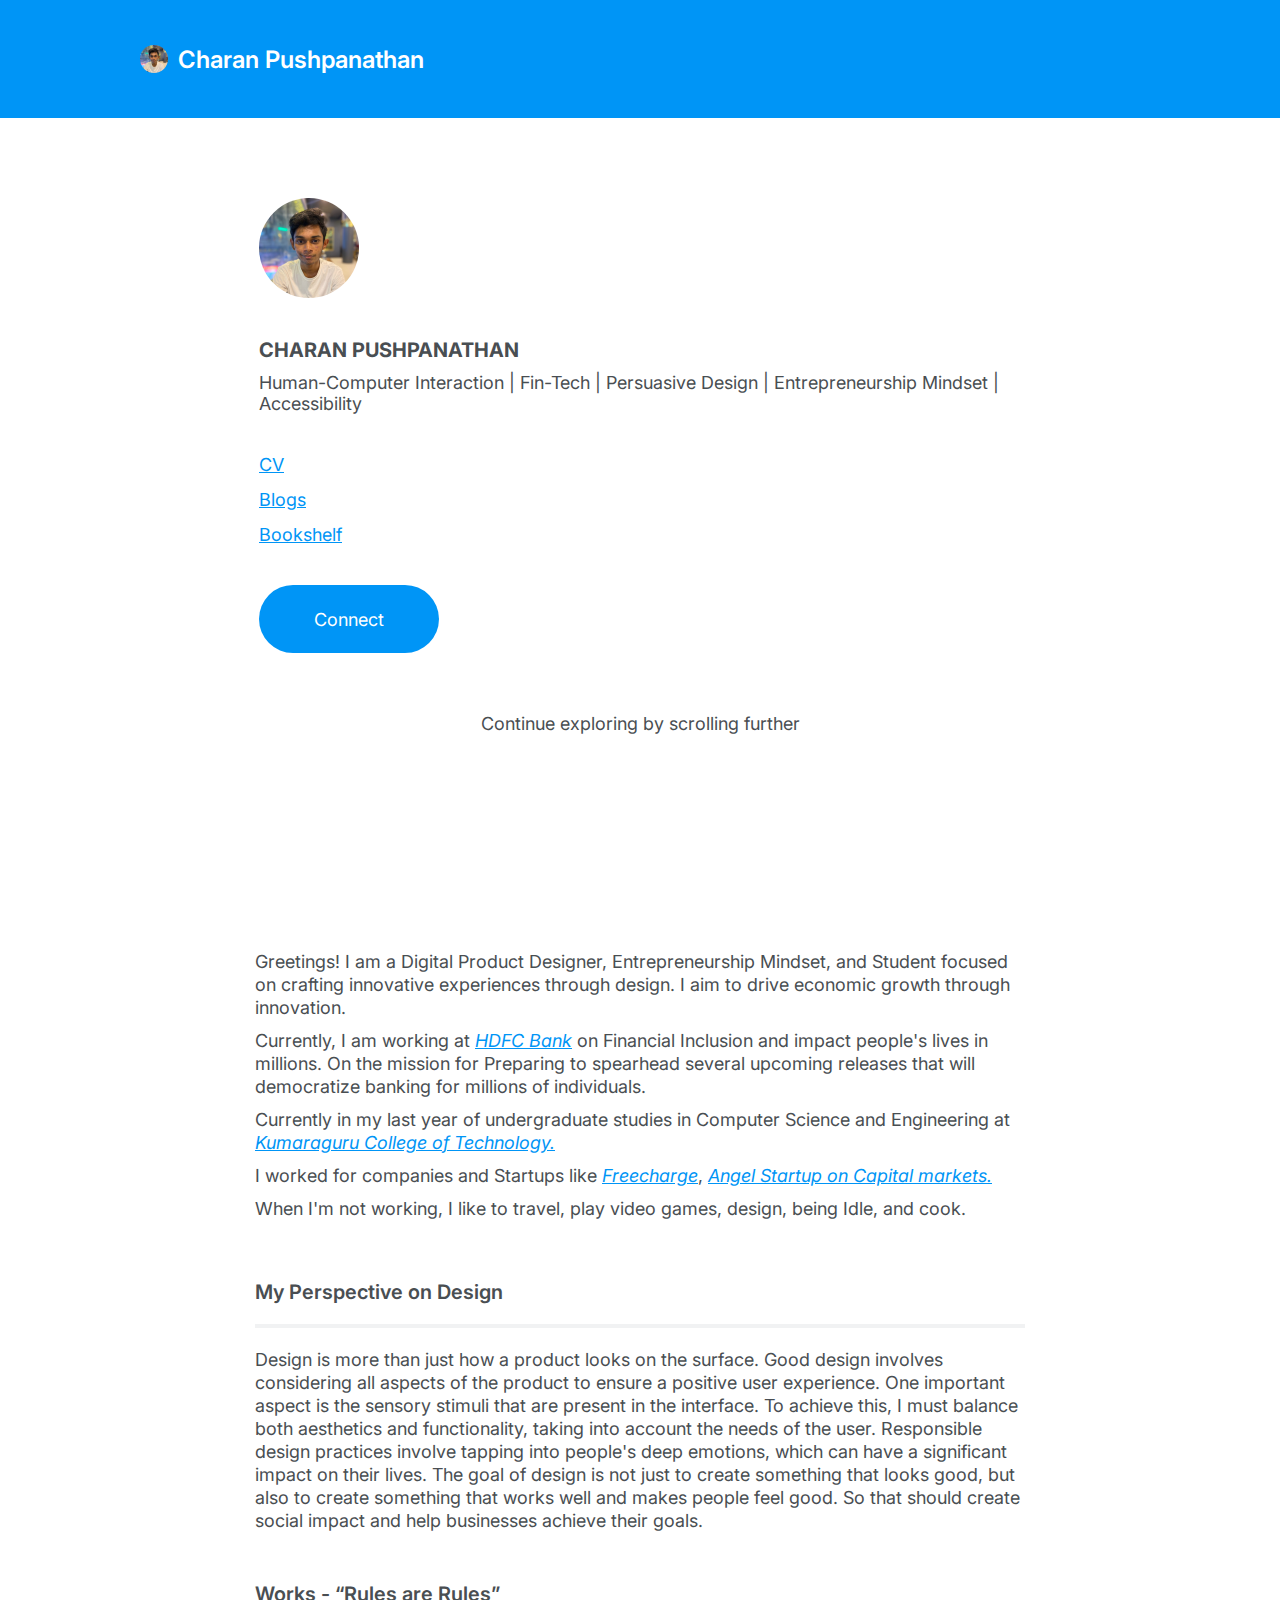
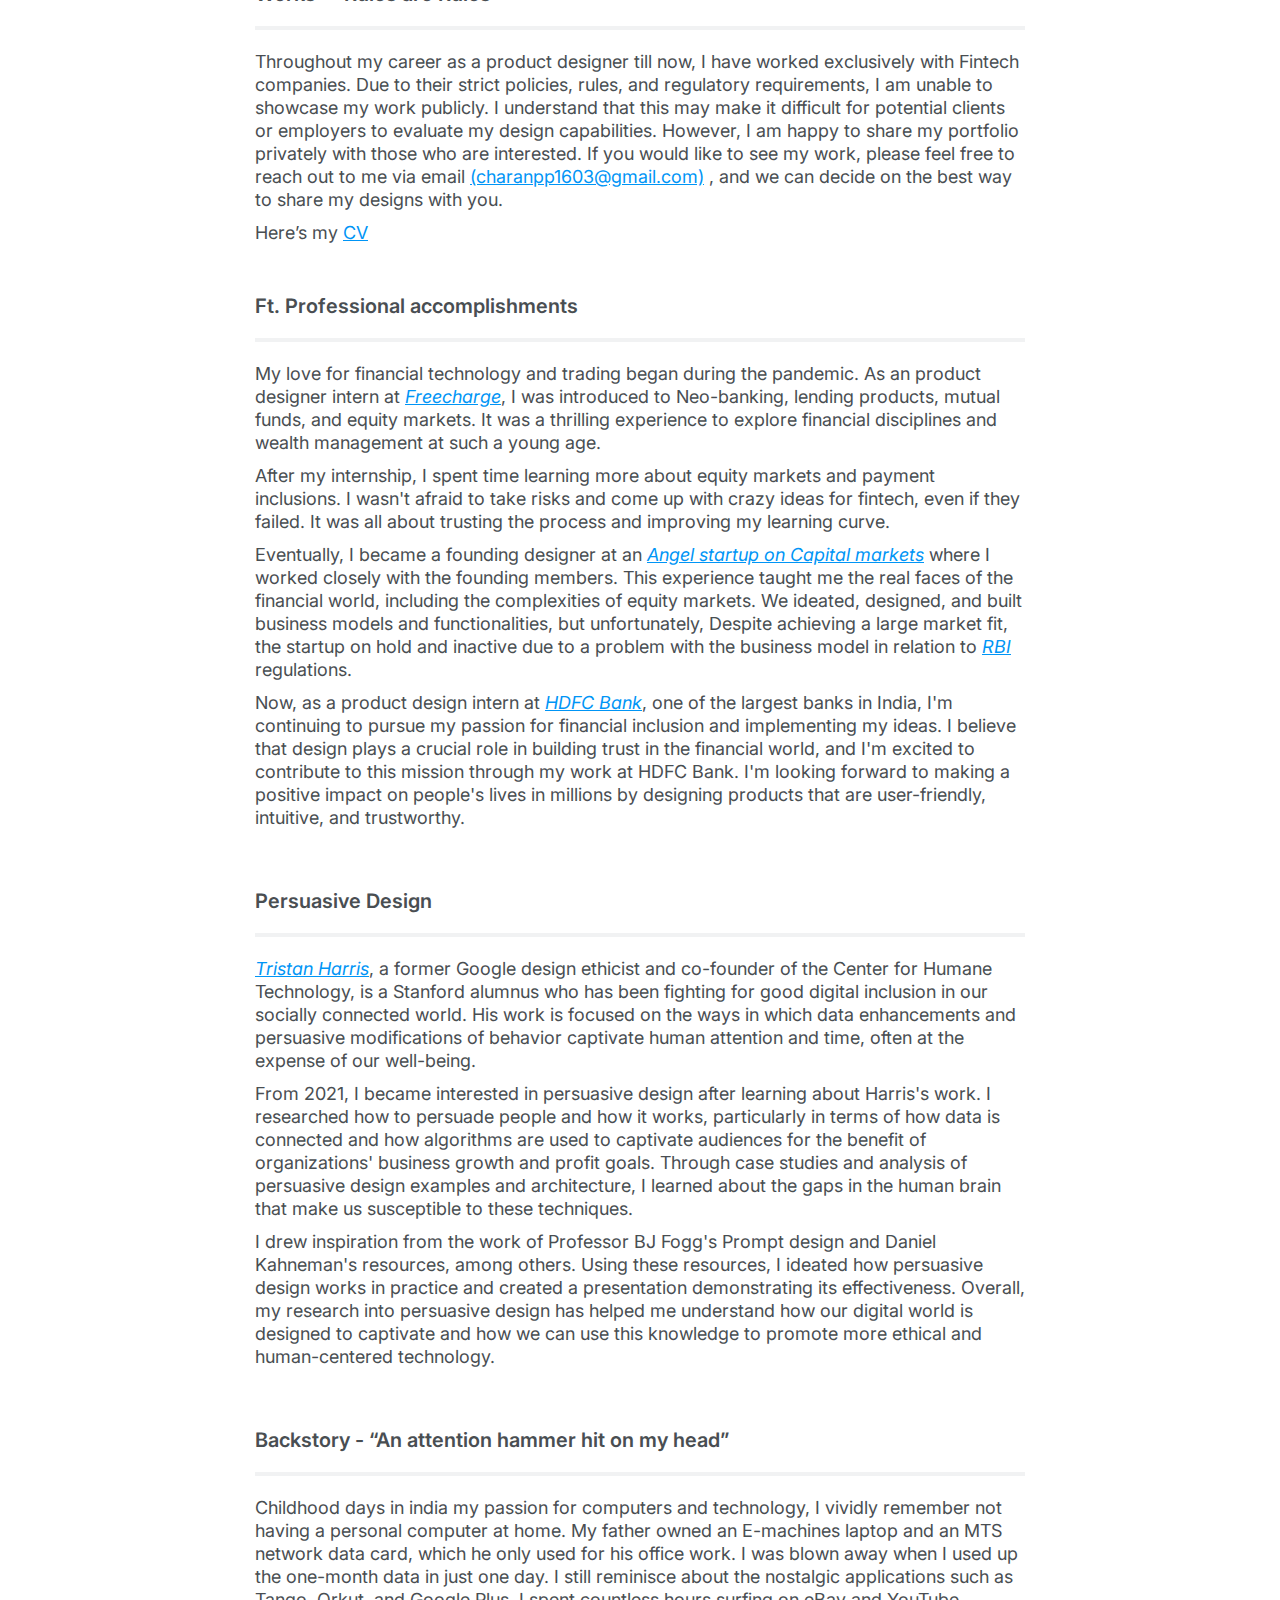
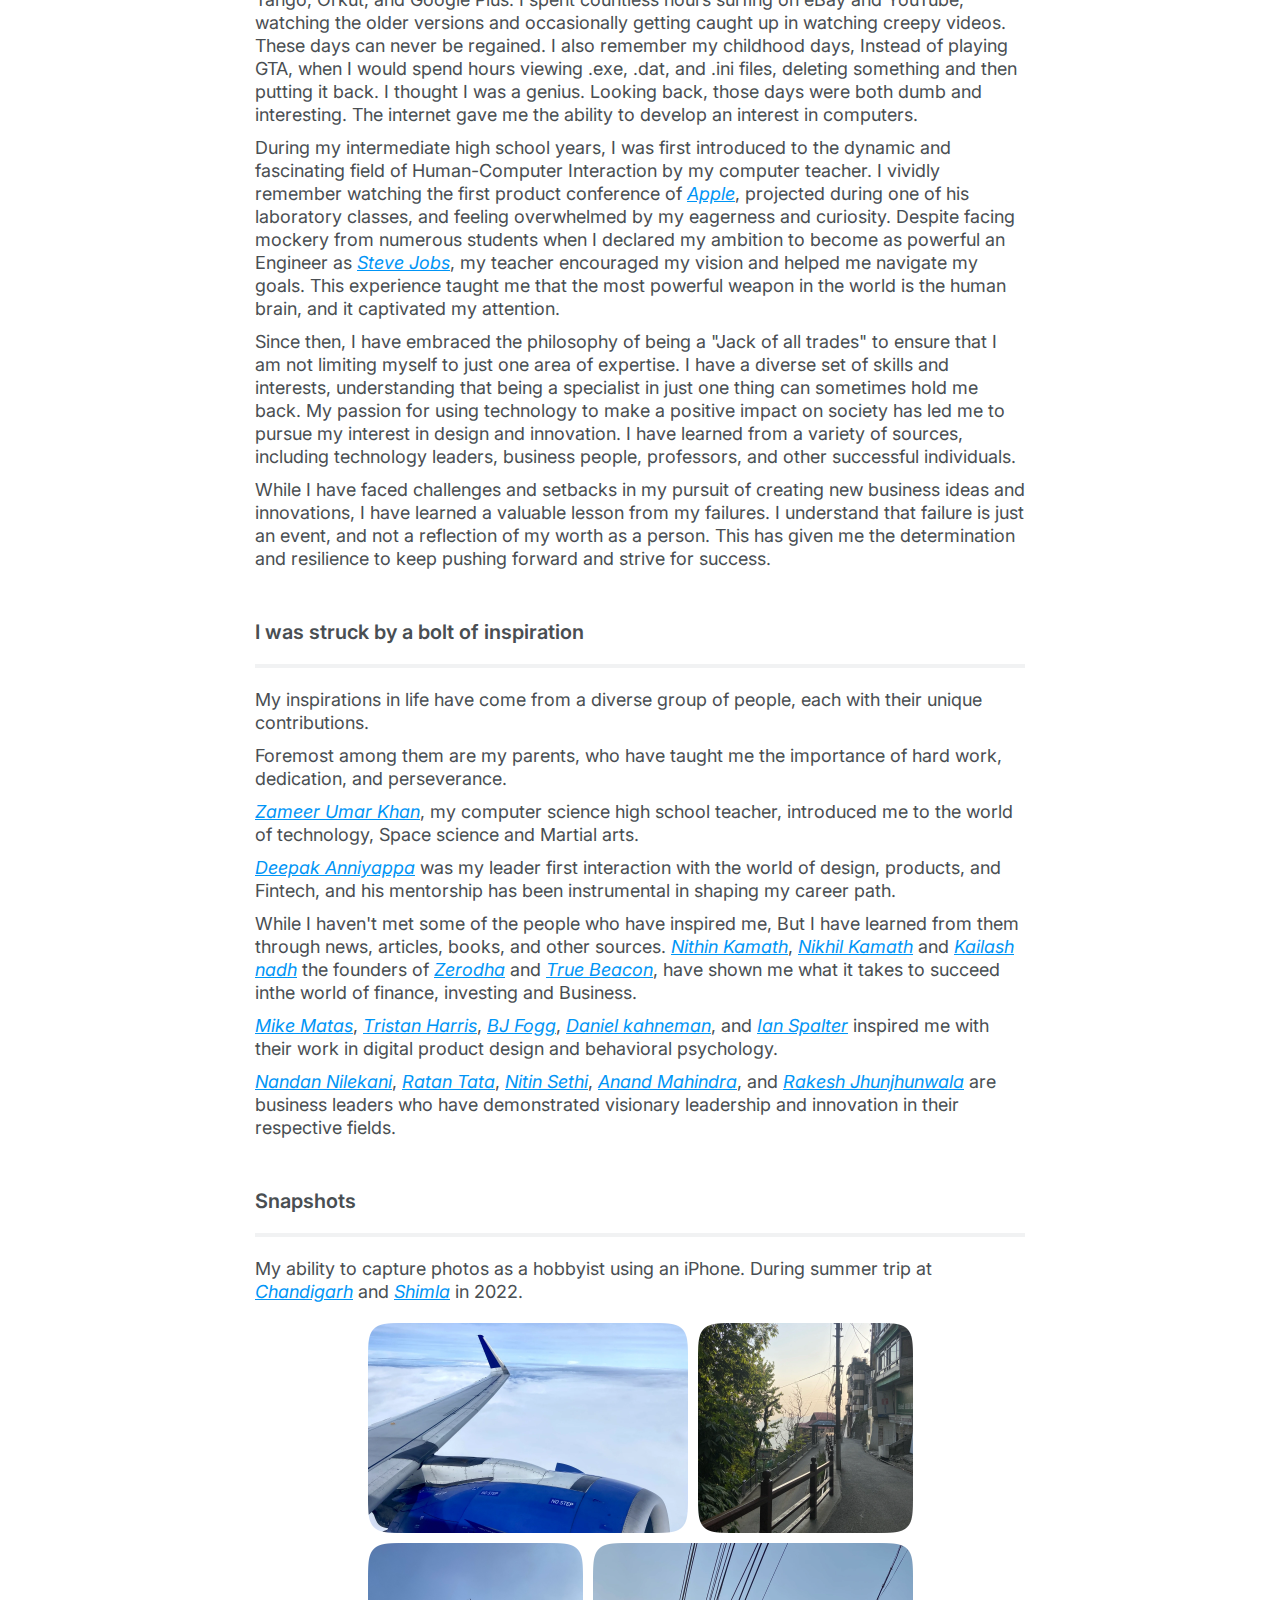
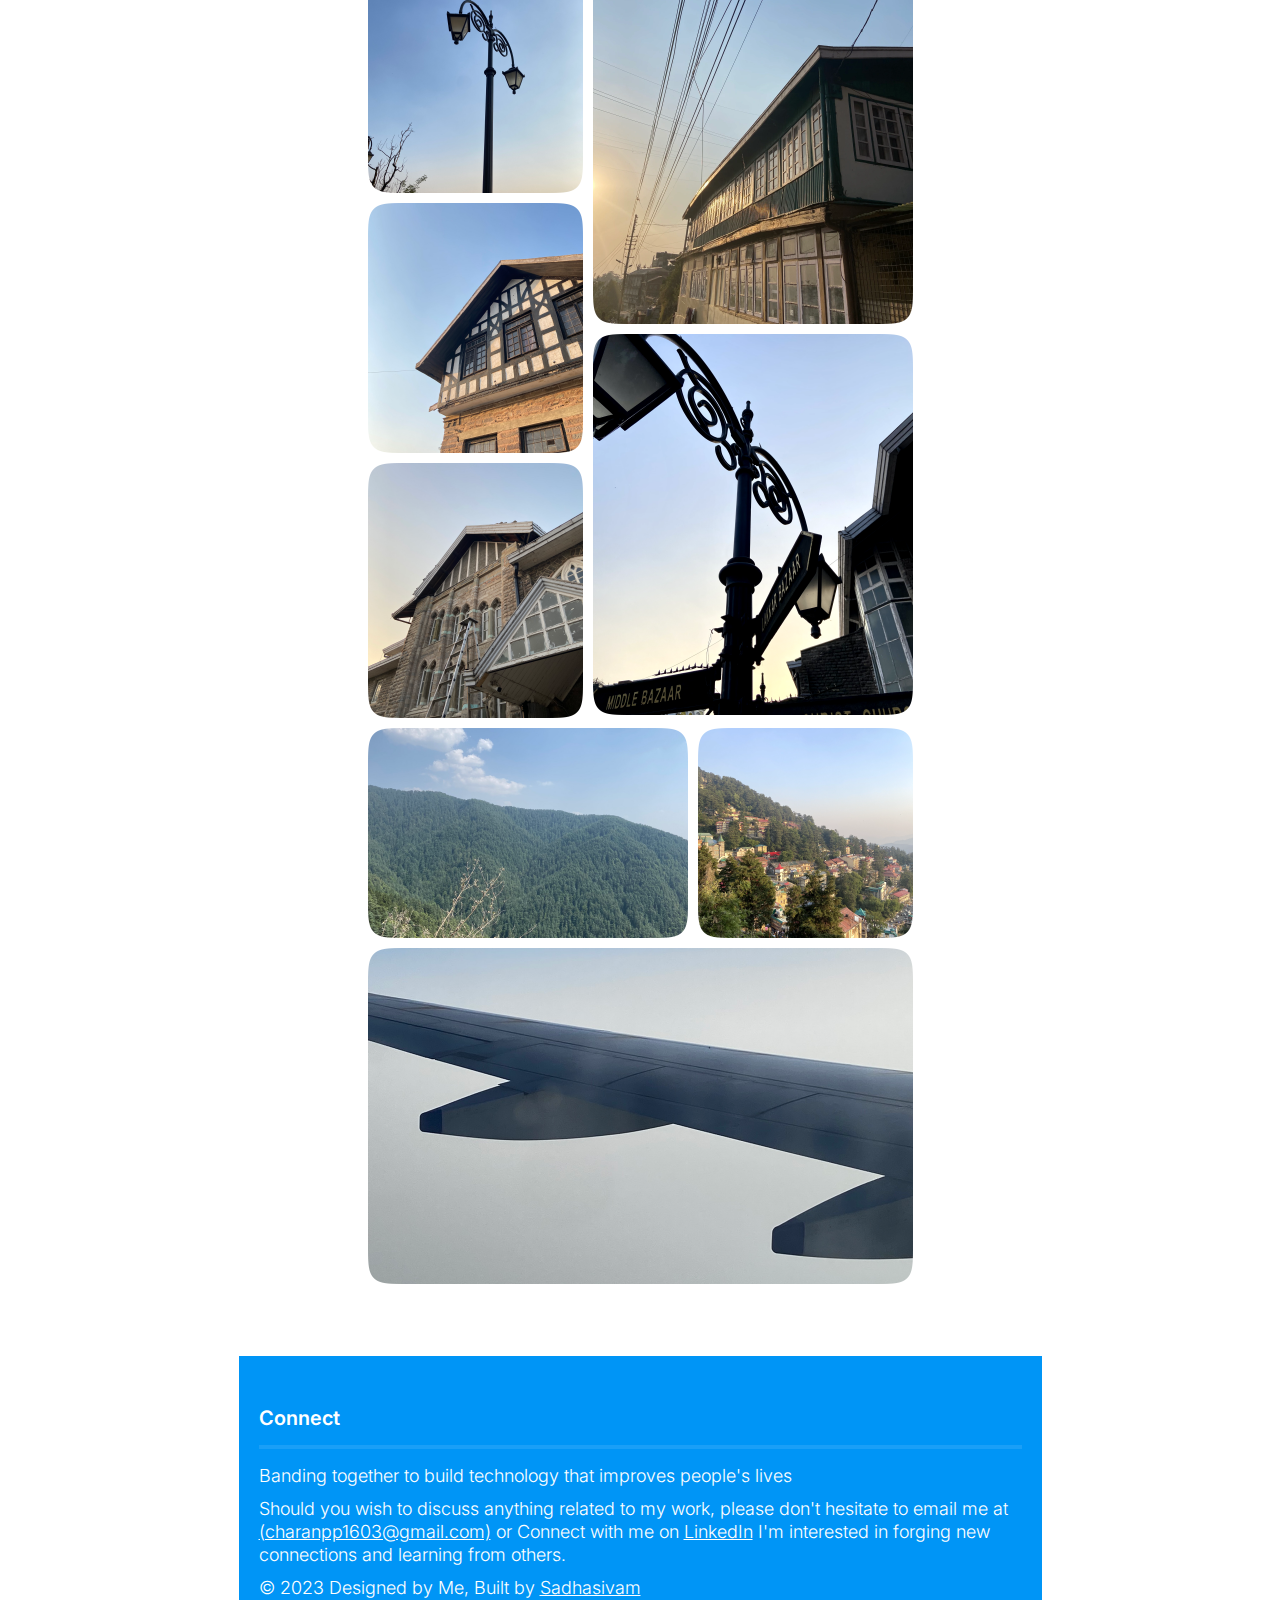
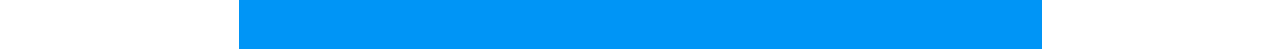
==== index.html @ 1e35f3ae "Updates on 1st and 2nd line" ====
<!DOCTYPE html>
<html lang="en">
<head>
    <meta charset="UTF-8">
    <meta http-equiv="X-UA-Compatible" content="IE=edge">
    <meta name="viewport" content="width=device-width, initial-scale=1.0">
    <title>Charan Puspanathan</title>
    <link rel="stylesheet" href="style.css">
    <link rel="icon" type="image/x-icon" href="/images/gallery/favicon.png">
</head>
<body id="home">

    <div class="header">
        <img src="/images/charan-header.png" alt="charan-header" id="charan-header">
        <p id="charan-pushpanathan-header">Charan Pushpanathan</p>
    </div>
    <div class="section-1 main">
        <img src="./images/charan-main.png" alt="charan-main" id="charan-main">
        <div class="charan-roles">
            <p class="charan-pushpanathan-main">CHARAN PUSHPANATHAN</p>
            <p id="roles">Human-Computer Interaction | Fin-Tech | Persuasive Design | Entrepreneurship Mindset | Accessibility</p>
        </div>
        <div class="nav">
            <a target="_blank" href="https://docs.google.com/document/d/1iEdAUdjMh-etThdJrTvfCN_rQi9O4sM0HGOLMf-OWlw/edit?usp=sharing" class="nav-links">CV</a>
            <a target="_blank" href="https://charanpushpanathan.substack.com/" class="nav-links">Blogs</a>
            <a target="_blank" href="https://charan-pp.notion.site/09385e34ed584574bc1c2b76f0990e7d?v=bb134ec9e3fa4a71b65c901a0d97a5fe" class="nav-links">Bookshelf</a>
        </div>
        <a href="#connect-section" id="connect-button">Connect</a>
        <p id="scroll-info">Continue exploring by scrolling further</p>
    </div>
    <div class="section-2 about">
        <div class="about--1 about-area">
            <p class="space-inside-paragraph">Greetings! I am a Digital Product Designer, Entrepreneurship Mindset, and Student focused on crafting innovative experiences through design. I aim to drive economic growth through innovation.</p>
            <p class="space-inside-paragraph">Currently, I am working at <a target="_blank" href="https://www.hdfcbank.com/" class="navigating-text">HDFC Bank</a> on Financial Inclusion and impact people's lives in millions. On the mission for Preparing to spearhead several upcoming releases that will democratize banking for millions of individuals.</p>
            <p class="space-inside-paragraph">Currently in my last year of undergraduate studies in Computer Science and Engineering at <a target="_blank" href="https://www.kct.ac.in/" class="navigating-text">Kumaraguru College of Technology.</a></p>
            <p class="space-inside-paragraph">I worked for companies and Startups like <a target="_blank" href=" https://www.freecharge.in/" class="navigating-text">Freecharge</a>, <a target="_blank" href="#" class="navigating-text">Angel Startup on Capital markets.</a> </p>
            <p class="space-inside-paragraph">When I'm not working, I like to travel, play video games, design, being Idle, and cook.</p>
        </div>

        <p class="about--heading">My Perspective on Design</p>
        <div class="line-break"></div>
        <div class="about--2 about-area">
            <p>Design is more than just how a product looks on the surface. Good design involves considering all aspects of the product to ensure a positive user experience. One important aspect is the sensory stimuli that are present in the interface. To achieve this, I must balance both aesthetics and functionality, taking into account the needs of the user. Responsible design practices involve tapping into people's deep emotions, which can have a significant impact on their lives. The goal of design is not just to create something that looks good, but also to create something that works well and makes people feel good. So that should create social impact and help businesses achieve their goals.</p>
        </div>

        <p class="about--heading">Works - “Rules are Rules”</p>
        <div class="line-break"></div>
        <div class="about--3 about-area">
            <p class="space-inside-paragraph">Throughout my career as a product designer till now, I have worked exclusively with Fintech companies. Due to their strict policies, rules, and regulatory requirements, I am unable to showcase my work publicly. I understand that this may make it difficult for potential clients or employers to evaluate my design capabilities. However, I am happy to share my portfolio privately with those who are interested. If you would like to see my work, please feel free to reach out to me via email <a target="_blank" href="mailto:charanpp1603@gmail.com" class="navigating-text-normal">(charanpp1603@gmail.com)</a> , and we can decide on the best way to share my designs with you.</p>
            <p>Here’s my <a target="_blank" href="https://docs.google.com/document/d/1iEdAUdjMh-etThdJrTvfCN_rQi9O4sM0HGOLMf-OWlw/edit?usp=sharing" class="navigating-text-normal">CV</a></p>
        </div>

        <p class="about--heading">Ft. Professional accomplishments</p>
        <div class="line-break"></div>
        <div class="about--4 about-area">
            <p class="space-inside-paragraph">My love for financial technology and trading began during the pandemic. As an product designer intern at <a target="_blank" href=" https://www.freecharge.in/" class="navigating-text">Freecharge</a>, I was introduced to Neo-banking, lending products, mutual funds, and equity markets. It was a thrilling experience to explore financial disciplines and wealth management at such a young age.</p>

            <p class="space-inside-paragraph">After my internship, I spent time learning more about equity markets and payment inclusions. I wasn't afraid to take risks and come up with crazy ideas for fintech, even if they failed. It was all about trusting the process and improving my learning curve.</p>

            <p class="space-inside-paragraph">Eventually, I became a founding designer at an <a target="_blank" href="#" class="navigating-text">Angel startup on Capital markets</a> where I worked closely with the founding members. This experience taught me the real faces of the financial world, including the complexities of equity markets. We ideated, designed, and built business models and functionalities, but unfortunately, Despite achieving a large market fit, the startup on hold and inactive due to a problem with the business model in relation to <a target="_blank" href="https://www.rbi.org.in/" class="navigating-text">RBI</a> regulations.</p>
            
            <p class="space-inside-paragraph">Now, as a product design intern at <a target="_blank" href="https://www.hdfcbank.com/" class="navigating-text">HDFC Bank</a>, one of the largest banks in India, I'm continuing to pursue my passion for financial inclusion and implementing my ideas. I believe that design plays a crucial role in building trust in the financial world, and I'm excited to contribute to this mission through my work at HDFC Bank. I'm looking forward to making a positive impact on people's lives in millions by designing products that are user-friendly, intuitive, and trustworthy.</p>
        </div>

        <p class="about--heading">Persuasive Design</p>
        <div class="line-break"></div>
        <div class="about--5 about-area">
            <p class="space-inside-paragraph">
                <a target="_blank" href="https://www.linkedin.com/in/tristanharris/" class="navigating-text">Tristan Harris</a>, a former Google design ethicist and co-founder of the Center for Humane Technology, is a Stanford alumnus who has been fighting for good digital inclusion in our socially connected world. His work is focused on the ways in which data enhancements and persuasive modifications of behavior captivate human attention and time, often at the expense of our well-being.
            </p>
            <p class="space-inside-paragraph">
                From 2021, I became interested in persuasive design after learning about Harris's work. I researched how to persuade people and how it works, particularly in terms of how data is connected and how algorithms are used to captivate audiences for the benefit of organizations' business growth and profit goals. Through case studies and analysis of persuasive design examples and architecture, I learned about the gaps in the human brain that make us susceptible to these techniques.
            </p>
            <p class="space-inside-paragraph">
                I drew inspiration from the work of Professor BJ Fogg's Prompt design and Daniel Kahneman's resources, among others. Using these resources, I ideated how persuasive design works in practice and created a presentation demonstrating its effectiveness. Overall, my research into persuasive design has helped me understand how our digital world is designed to captivate and how we can use this knowledge to promote more ethical and human-centered technology.
            </p>
        </div>

        <p class="about--heading">Backstory - “An attention hammer hit on my head”</p>
        <div class="line-break"></div>
        <div class="about--6 about-area">
            <p class="space-inside-paragraph">
                Childhood days in india my passion for computers and technology, I vividly remember not having a personal computer at home. My father owned an E-machines laptop and an MTS network data card, which he only used for his office work. I was blown away when I used up the one-month data in just one day. I still reminisce about the nostalgic applications such as Tango, Orkut, and Google Plus. I spent countless hours surfing on eBay and YouTube, watching the older versions and occasionally getting caught up in watching creepy videos. These days can never be regained. I also remember my childhood days, Instead of playing GTA, when I would spend hours viewing .exe, .dat, and .ini files, deleting something and then putting it back. I thought I was a genius. Looking back, those days were both dumb and interesting. The internet gave me the ability to develop an interest in computers.
            </p>
            <p class="space-inside-paragraph">
                During my intermediate high school years, I was first introduced to the dynamic and fascinating field of Human-Computer Interaction by my computer teacher. I vividly remember watching the first product conference of <a target="_blank" href="https://g.co/kgs/HckUzZ " class="navigating-text">Apple</a>, projected during one of his laboratory classes, and feeling overwhelmed by my eagerness and curiosity. Despite facing mockery from numerous students when I declared my ambition to become as powerful an Engineer as <a target="_blank" href="https://www.google.com/search?q=steve+jobs&hl=en-IN&sxsrf=AJOqlzWpY7ByfWXqFYiymR1vbRtWvW6Smw%3A1679422856991&ei=iPUZZNuKPJG6seMPhL-IsAQ&gs_ssp=eJzj4tDP1TcwqzQuMmD04iouSS1LVcjKTyoGAEhbBtw&oq=ste&gs_lcp=[base64]&sclient=gws-wiz-serp" class="navigating-text">Steve Jobs</a>, my teacher encouraged my vision and helped me navigate my goals. This experience taught me that the most powerful weapon in the world is the human brain, and it captivated my attention.
            </p>
            <p class="space-inside-paragraph">
                Since then, I have embraced the philosophy of being a "Jack of all trades" to ensure that I am not limiting myself to just one area of expertise. I have a diverse set of skills and interests, understanding that being a specialist in just one thing can sometimes hold me back. My passion for using technology to make a positive impact on society has led me to pursue my interest in design and innovation. I have learned from a variety of sources, including technology leaders, business people, professors, and other successful individuals.</p>
            </p>
            <p>
                While I have faced challenges and setbacks in my pursuit of creating new business ideas and innovations, I have learned a valuable lesson from my failures. I understand that failure is just an event, and not a reflection of my worth as a person. This has given me the determination and resilience to keep pushing forward and strive for success.
            </p>
        </div>

        <p class="about--heading">I was struck by a bolt of inspiration</p>
        <div class="line-break"></div>
        <div class="about--7 about-area">
            <p class="space-inside-paragraph">
                My inspirations in life have come from a diverse group of people, each with their unique contributions.
            </p>
            <p class="space-inside-paragraph">
                Foremost among them are my parents, who have taught me the importance of hard work, dedication, and perseverance.
            </p>
            <p class="space-inside-paragraph">
                <a target="_blank" href="#" class="navigating-text">Zameer Umar Khan</a>, my computer science high school teacher, introduced me to the world of technology, Space science and Martial arts.
            </p>
            <p  class="space-inside-paragraph">
                <a target="_blank" href="https://www.linkedin.com/in/deepak-anniyappa-a8989016/" class="navigating-text">Deepak Anniyappa</a> was my leader first interaction with the world of design, products, and Fintech, and his mentorship has been instrumental in shaping my career path.
            </p>
            <p class="space-inside-paragraph">
                While I haven't met some of the people who have inspired me, But I have learned from them through news, articles, books, and other
                sources. <a target="_blank" href="https://www.linkedin.com/in/nithin-kamath-81136242/" class="navigating-text">Nithin Kamath</a>, <a target="_blank" href="https://www.linkedin.com/in/nikhilkamathcio/" class="navigating-text">Nikhil Kamath</a> and <a target="_blank" href="https://www.linkedin.com/in/kailashnadh/" class="navigating-text">Kailash nadh</a> the founders of <a target="_blank" href=" https://zerodha.com/" class="navigating-text">Zerodha</a> and <a target="_blank" href=" https://truebeacon.com/" class="navigating-text">True Beacon</a>, have shown me what it takes to succeed inthe world of finance, investing and Business.
            </p>
            <p class="space-inside-paragraph">
                <a target="_blank" href="http://mikematas.com/#!about" class="navigating-text">Mike Matas</a>, <a target="_blank" href="https://www.linkedin.com/in/tristanharris/" class="navigating-text">Tristan Harris</a>, <a target="_blank" href="https://www.bjfogg.com/" class="navigating-text">BJ Fogg</a>, <a target="_blank" href="https://www.google.com/search?gs_ssp=eJzj4tTP1TcwNDO0yDNg9OJPSczLTM1RyE7MyEvNTcwDAG63CKc&q=daniel+kahneman&rlz=1C5CHFA_enIN913IN913&oq=daniel&aqs=chrome.2.69i65j69i57j46i39j46i131i433j46i131i433i512j0i433i512j46i131i433i512j46i433i512.1976j0j4&sourceid=chrome&ie=UTF-8" class="navigating-text">Daniel kahneman</a>, and <a target="_blank" href="https://www.linkedin.com/in/ianspalter/" class="navigating-text">Ian Spalter</a> inspired me with their work in digital product design and behavioral psychology.
            </p>
            <p>
                <a target="_blank" href="https://www.infosys.com/about/management-profiles/nandan-nilekani.html" class="navigating-text">Nandan Nilekani</a>, <a target="_blank" href="https://www.tata.com/about-us/tata-group-our-heritage/tata-titans/ratan-naval-tata" class="navigating-text">Ratan Tata</a>, <a target="_blank" href="https://www.linkedin.com/in/connect2nitin/" class="navigating-text">Nitin Sethi</a>, <a target="_blank" href="https://www.techmahindra.com/en-in/anand-mahindra/" class="navigating-text">Anand Mahindra</a>, and <a target="_blank" href="https://www.google.com/search?q=rakesh+jhunwala&rlz=1C5CHFA_enIN913IN913&oq=rakesh+jhunwala&aqs=chrome..69i57.5142j0j1&sourceid=chrome&ie=UTF-8" class="navigating-text">Rakesh Jhunjhunwala</a> are business leaders who have demonstrated
                visionary leadership and innovation in their respective fields.</p>
        </div>
    </div>
    <div class="section-3 snapshots">
        <p class="about--heading">Snapshots</p>
        <div class="line-break"></div>
        <p class="snapshots-description about-area">
            My ability to capture photos as a hobbyist using an iPhone. During summer trip at <a target="_blank" href="https://www.google.com/search?gs_ssp=eJzj4tTP1TcwTDMstDBg9OJKzkjMS8lMTyzKAABMGAcO&q=chandigarh&rlz=1C5CHFA_enIN913IN913&oq=chandi&aqs=chrome.1.69i57j46i131i433i512j46i131i340i433i512l3j46i131i433i512j0i131i433j0i131i433i512j0i433i512.1775j0j4&sourceid=chrome&ie=UTF-8" class="navigating-text">Chandigarh</a> and <a target="_blank" href="https://www.google.com/search?q=shimla&rlz=1C5CHFA_enIN913IN913&oq=shimla+&aqs=chrome..69i57j0i20i263i512j0i433i512l2j0i512j0i433i512j0i131i433i512j69i60.2487j0j9&sourceid=chrome&ie=UTF-8" class="navigating-text">Shimla</a> in 2022.
        </p>
        <div class="gallery-container">
            <div class="flex-container-one">
                <img src="./images/gallery/1.webp" alt="image-1" class="images" id="image-1">
                <img src="./images/gallery/2.webp" alt="image-2" class="images" id="image-2">
            </div>
            <div class="flex-container-wrap">
                <div class="flex-container-two">
                    <img src="./images/gallery/3.webp" alt="image-3" class="images" id="image-3">
                    <img src="./images/gallery/5.webp" alt="image-5" class="images" id="image-5">
                    <img src="./images/gallery/6.webp" alt="image-6" class="images" id="image-6">
                </div>
                <div class="flex-container-three">
                    <img src="./images/gallery/4.webp" alt="image-4" class="images" id="image-4">
                    <img src="./images/gallery/7.webp" alt="image-7" class="images" id="image-7">
                </div>
            </div>
            <div class="grid-container-one">
                <img src="./images/gallery/8.webp" alt="image-8" class="images" id="image-8">
                <img src="./images/gallery/9.webp" alt="image-9" class="images" id="image-9">
                <img src="./images/gallery/10.webp" alt="image-10" class="images" id="image-10">
            </div>
        </div>
    </div>
    <div class="section-4 connect" id="connect-section">
        <p class="about--heading">Connect</p>
        <div class="line-break-connect"></div>
        <div class="connect-description">
            <p class="space-inside-paragraph">
                Banding together to build technology that improves people's lives
            </p>
            <p class="space-inside-paragraph">
                Should you wish to discuss anything related to my work, please don't hesitate to email me at <a target="_blank" href="mailto:charanpp1603@gmail.com" class="navigating-text-connect">(charanpp1603@gmail.com)</a> or Connect with me on <a target="_blank" href="https://www.linkedin.com/in/connectwithcharanpp/
" class="navigating-text-connect">LinkedIn</a> I'm interested in forging new connections and learning from others.
            </p>
            <p>
                © 2023 Designed by Me, Built by <a target="_blank" href="https://www.linkedin.com/in/sadhasivam-s/
                " class="navigating-text-connect">Sadhasivam</a>
            </p>
        </div>
    </div>
</body>
</html>
---- style.css ----
@import url('https://fonts.googleapis.com/css2?family=Inter:wght@100;200;300;400;500;600;700;800;900&display=swap');
*
{
    margin: 0;
    padding: 0;
}
body
{
    font-family: 'Inter';
    color: #494E52;
    display: flex;
    flex-direction: column;
    justify-content: center;
    align-items: center;
}
 :root
 {
    font-size: 16px;
 }
.header
{
    display: flex;
    gap: 10px;
    align-items: center;
    /* padding: 51px 0 51px 140px; */
    width: 100%;
    background-color: #0095F6;
    margin-bottom: 80px;
}
 #charan-header
 {
    width: 28px;
    border-radius: 14px;
    margin: 45px 0 45px 140px;
 }
 #charan-pushpanathan-header
 {
    font-size: 1.5rem;
    font-weight: 600;
    color: #fff;
 }

 .section-1
 {
    padding-left: 140px;
    padding-right: 140px;
    display: flex;
    flex-direction: column;
    gap: 40px;
    margin-bottom: 216px;
 }

 #charan-main
 {
    width: 100px;
    border-radius: 50px;
 }
 .charan-roles
 {
    display: flex;
    flex-direction: column;
    gap: 10px;
 }
 .charan-pushpanathan-main
 {
    font-size: 1.25rem;
    font-weight: 700;
    color: #494E52;
 }
#roles
{
    color: #494E52;
    font-weight: 400;
    font-size: 1.125rem;
    width: 762px;
}
 .nav
 {
    display: flex;
    flex-direction: column;
    gap: 14px;
    font-size: 1.125rem;
 }
 .nav > a
 {
    color: #0095F6;
 }
.nav-links
{   
    width: 0px;
}
 #connect-button
 {
    width: 160px;
    padding: 23.5px 10px;
    background-color: #0095F6;
    color: #fff;
    display: flex;
    justify-content: center;
    align-items: center;
    border-radius: 100px;
    text-decoration: none;
    font-size: 1.125rem;
    margin-bottom: 20px;
 }


 #scroll-info
 {
    text-align: center;
    font-size: 1.125rem;
    color: #494E52;
 }


 .section-2
{
    padding-left: 140px;
    padding-right: 140px;
    display: flex;
    flex-direction: column;
    /* gap: 40px; */
    margin-bottom: 50px;
}
.space-inside-paragraph
{
    margin-bottom: 10px;
}
.about-area
{
    width: 770px;
    font-size: 1.125rem;
    line-height: 23px;
}
.about--1
{
    font-size: 1.125rem;
    line-height: 23px;
    margin-bottom: 50px;
}

.about--2
{
    font-size: 1.125rem;
    line-height: 23px;
    margin-bottom: 50px;
}
.about--3
{
    font-size: 1.125rem;
    line-height: 23px;
    margin-bottom: 50px;
}
.about--4
{
    font-size: 1.125rem;
    line-height: 23px;
    margin-bottom: 50px;
}
.about--5
{
    font-size: 1.125rem;
    line-height: 23px;
    margin-bottom: 50px;
}
.about--6
{
    font-size: 1.125rem;
    line-height: 23px;
    margin-bottom: 50px;
}
.line-break
{
    border: 2px solid #7A8288;
    opacity: 10%;
    margin: 20px 0 20px 0;
}

.about--heading
{
    font-size: 1.25rem;
    font-weight: 600;
}

.navigating-text
{
    color: #0095F6;
    font-style: italic;
}
.navigating-text-normal
{
    color: #0095F6;
}
 .section-3
{
    padding-left: 140px;
    padding-right: 140px;
    display: flex;
    flex-direction: column;
    /* gap: 40px; */
    /* margin-bottom: 50px; */
}
.gallery-container
{
    margin-top: 20px;
    margin-bottom: 22px;
    display: flex;
    flex-direction: column;
    justify-content: center;
    align-items: center;
}
#image-1
{
    height: 210px;
    width: 320px;
}
#image-2
{
    height: 210px;
    width: 215px;

}
#image-3
{
    height: 250px;
    width: 215px;

}
#image-4
{
    height: 381px;
    width: 320px;

}
#image-5
{
    height: 250px;
    width: 215px;
}
#image-6
{
    height: 255px;
    width: 215px;

}
#image-7
{
    height: 381px;
    width: 320px;

}
#image-8
{
    height: 210px;
    width: 320px;

}
#image-9
{
    height: 210px;
    width: 215px;

}
#image-10
{
    height: 336px;
    width: 545px;
} 
.flex-container-one
{
    display: flex;
    gap: 10px;
    margin-bottom: 10px;
}
.flex-container-two
{
    display: flex;
    flex-direction: column;
    gap: 10px;
}
.flex-container-three
{
    display: flex;
    flex-direction: column;
    gap: 10px;
}
.flex-container-wrap
{
    display: flex;
    gap: 10px;
    margin-bottom: 10px;
}
.grid-container-one
{
    display: grid;
    gap: 10px;
    grid-template-rows: 210px 336px;
    grid-template-columns: 320px 215px;
}
.section-4
{
    max-width: 763px;
    padding: 50px 20px;
    margin: 50px 140px 0 140px;
    background-color: #0095F6;
    color: #fff;
}

.navigating-text-connect
{
    color: #fff;
    
}
.line-break-connect
{
    border: 2px solid #fff;
    opacity: 10%;
    margin: 15px 0 15px 0;
}

.connect-description
{
    max-width: 763px;
    font-size: 1.125rem;
    line-height: 23px;
    font-weight: 300;
}


/*
Mobile responsive styling
*/

/*
iphone 12 pro
*/


@media screen and (max-width: 600px) 
{
    *
    {
        margin: 0;
        padding: 0;
    }
    body
    {
        display: flex;
        flex-direction: column;
        justify-content: center;
        align-items: center;
    }
    .header
    {
        display: flex;
        gap: 10px;
        justify-content: flex-start;
        /* align-items: center; */
        /* padding: 29px 0 29px 20px; */
        /* margin-bottom: 97px; */
    }
     #charan-pushpanathan-header
    {
        font-size: 1.25rem;
        font-weight: 600;
        color: #fff;
    }
     #charan-header
    {
        width: 22px;
        margin: 20px 0 20px 20px;
    }
    #roles
    {
        width: 340px;
        font-size: 0.875rem;
        /* max-width: 320px; */
    }
    .about-area
    {
        font-size: 1rem;
        font-weight: 400;
        line-height: 18px;
        width: 340px;
        max-width: 340px;
    }
    .about--1, .about--2, .about--3, .about--4, .about--5, .about--6
    {
        margin-bottom: 30px;
    }
    .about--heading
    {
        /* text-align: left; */
        font-size: 1.25rem;
    }
     .section-1
    {
        padding-left: 0px;
        padding-right: 0px;
        display: flex;
        flex-direction: column;
        gap: 30px;
        margin-bottom: 115px;
    }
     #connect-button
    {
        width: 320px;
        padding: 23.5px 10px;
        border-radius: 160px;
        font-size: 1.125rem;
    }
    #scroll-info
    {
        font-size: 0.875rem;
    }
     .section-2
    {
        padding-left: 20px;
        padding-right: 20px;
        display: flex;
        flex-direction: column;
        /* justify-content: center;
        align-items: center; */
        margin-bottom: 50px;
    }
    .line-break
    {
        margin-top: 15px;
        margin-bottom: 15px;
    }
    .section-3
    {
        padding-left: 0px;
        padding-right: 0px;
        display: flex;
        flex-direction: column;
        /* justify-content: center;
        align-items: center; */
        gap: 30px;
        /* margin-bottom: 50px; */
    }
    .gallery-container
    {
        margin-top: 48px;
        /* margin-bottom: 22px; */
    }
    #image-1
    {
        height: 124px;
        width: 188px;
    }
    #image-2
    {
        height: 124px;
        width: 127px;

    }
    #image-3
    {
        height: 147px;
        width: 127px;

    }
    #image-4
    {
        height: 224px;
        width: 188px;
    }
    #image-5
    {
        height: 147px;
        width: 127px;
    }
    #image-6
    {
        height: 147px;
        width: 127px;
    }
    #image-7
    {
        height: 224px;
        width: 188px;

    }
    #image-8
    {
        height: 124px;
        width: 188px;

    }
    #image-9
    {
        height: 124px;
        width: 127px;

    }
    #image-10
    {
        height: 198px;
        width: 320px;
    } 
    .flex-container-one
    {
        display: flex;
        gap: 10px;
        margin-bottom: 10px;
    }
    .flex-container-two
    {
        display: flex;
        flex-direction: column;
        gap: 10px;
    }
    .flex-container-three
    {
        display: flex;
        flex-direction: column;
        gap: 10px;
    }
    .flex-container-wrap
    {
        display: flex;
        gap: 10px;
        margin-bottom: 10px;
    }
    .grid-container-one
    {
        display: grid;
        gap: 10px;
        grid-template-rows: 124px 200px;
        grid-template-columns: 185px 130px;
    }
    .section-4
    {
        padding: 50px 20px;
        /* width: 200px; */
        margin: 0px;
        background-color: #0095F6;
        color: #fff;
        /* margin: 30px 0px 0px 0px; */
    }
    .connect-description
    {
        font-size: 0.875rem;
        max-width: 320px;
    }
}
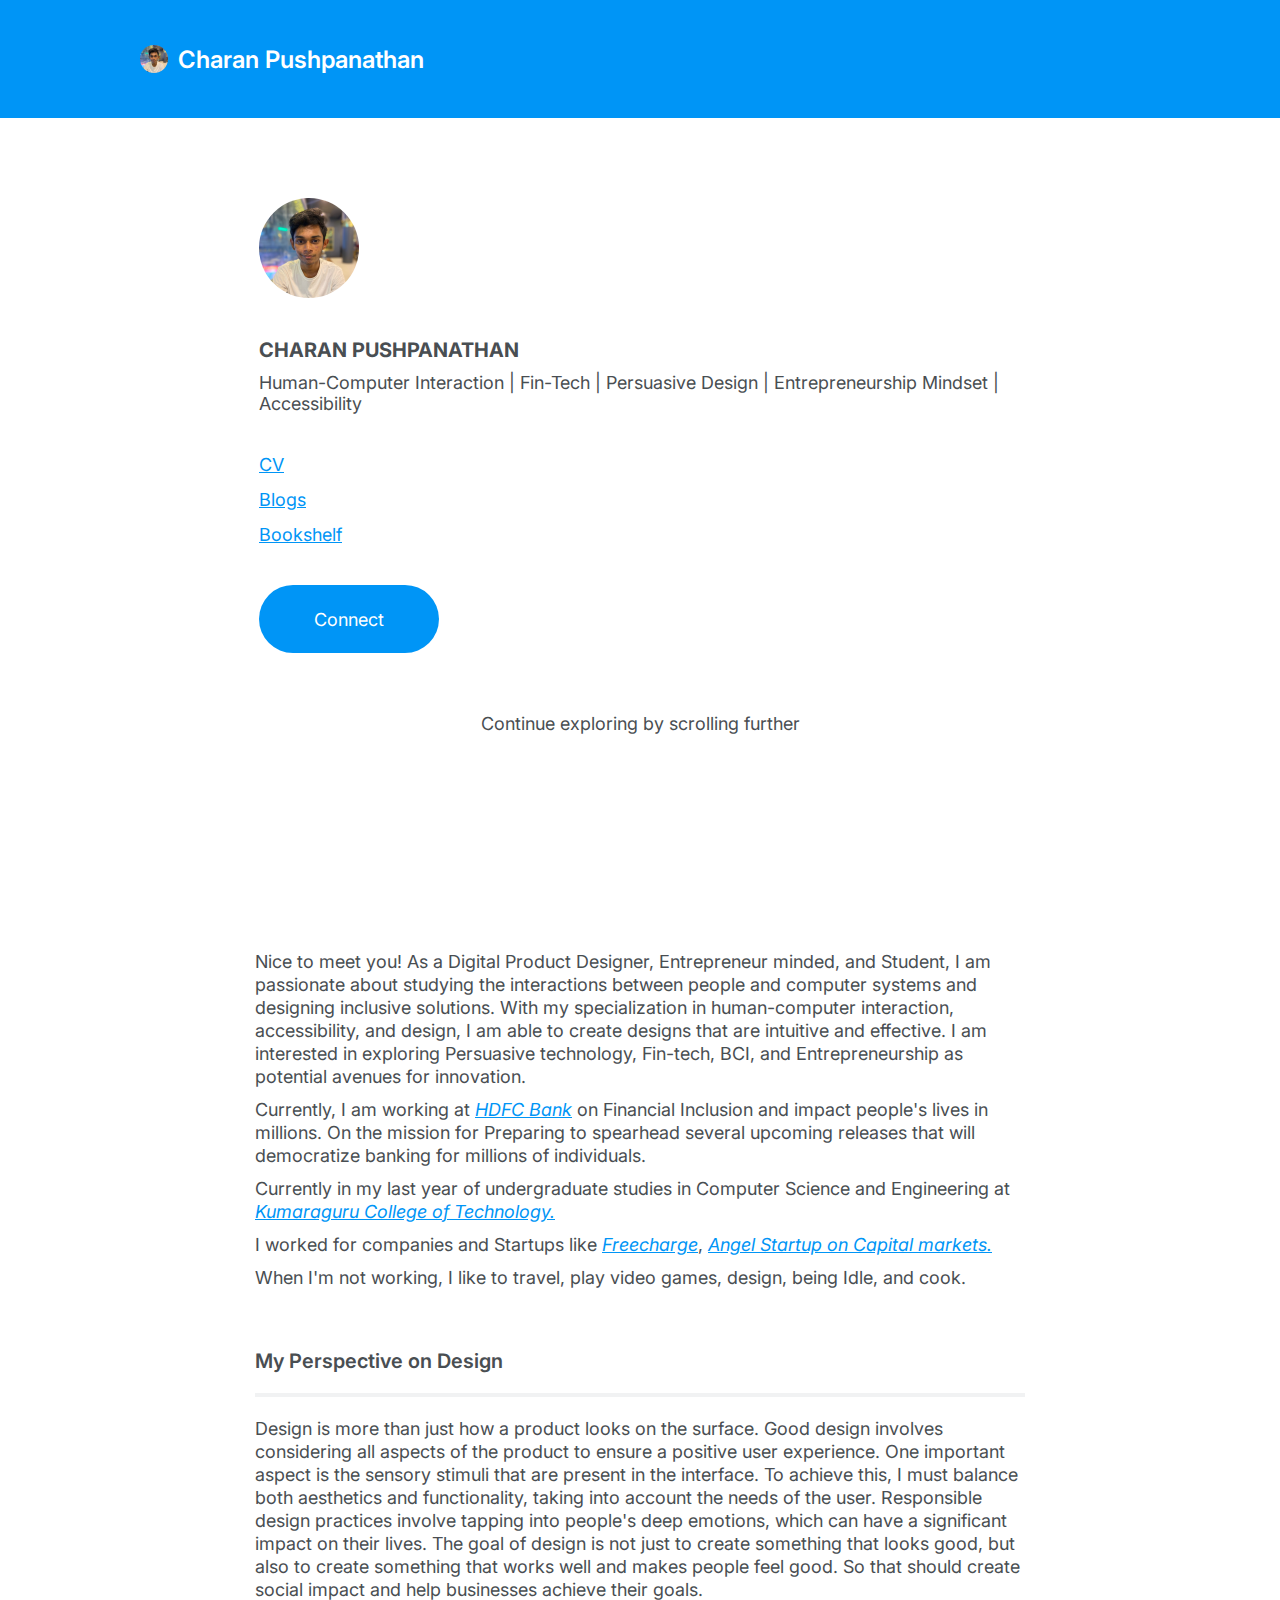
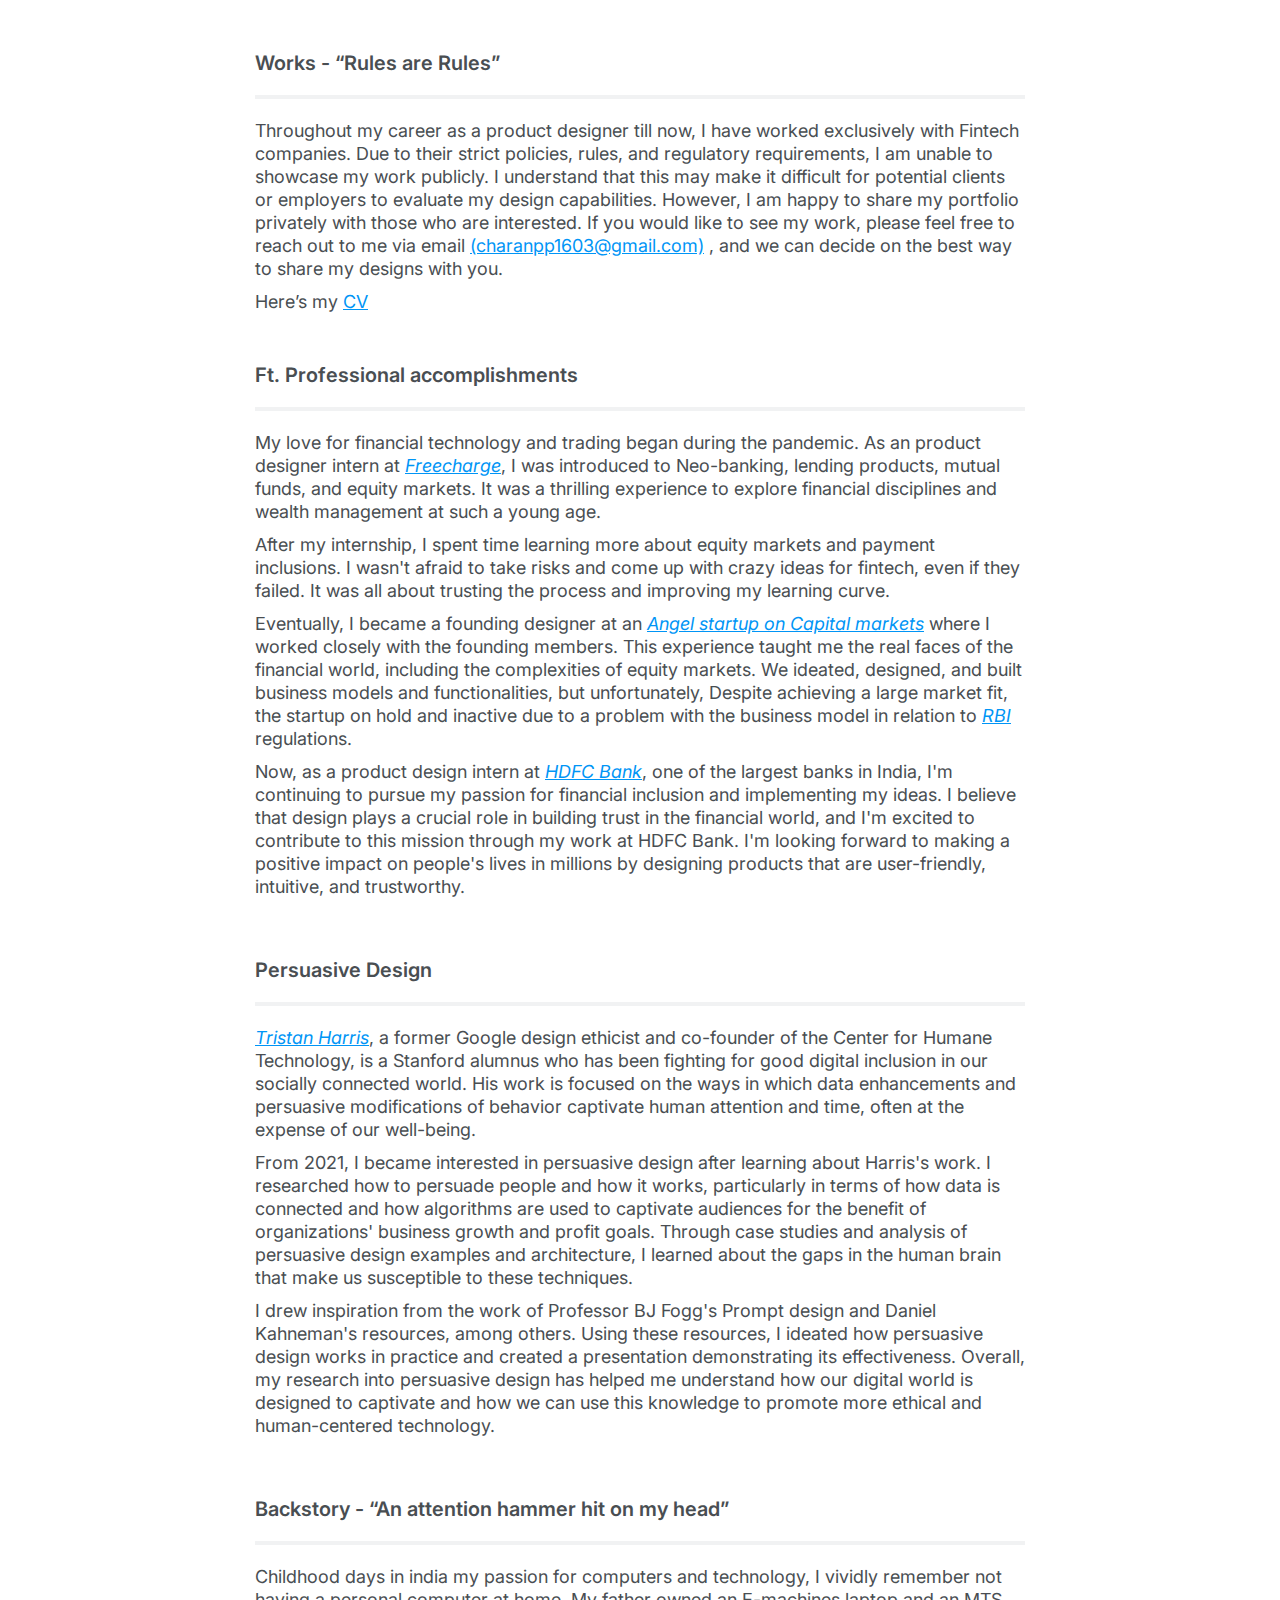
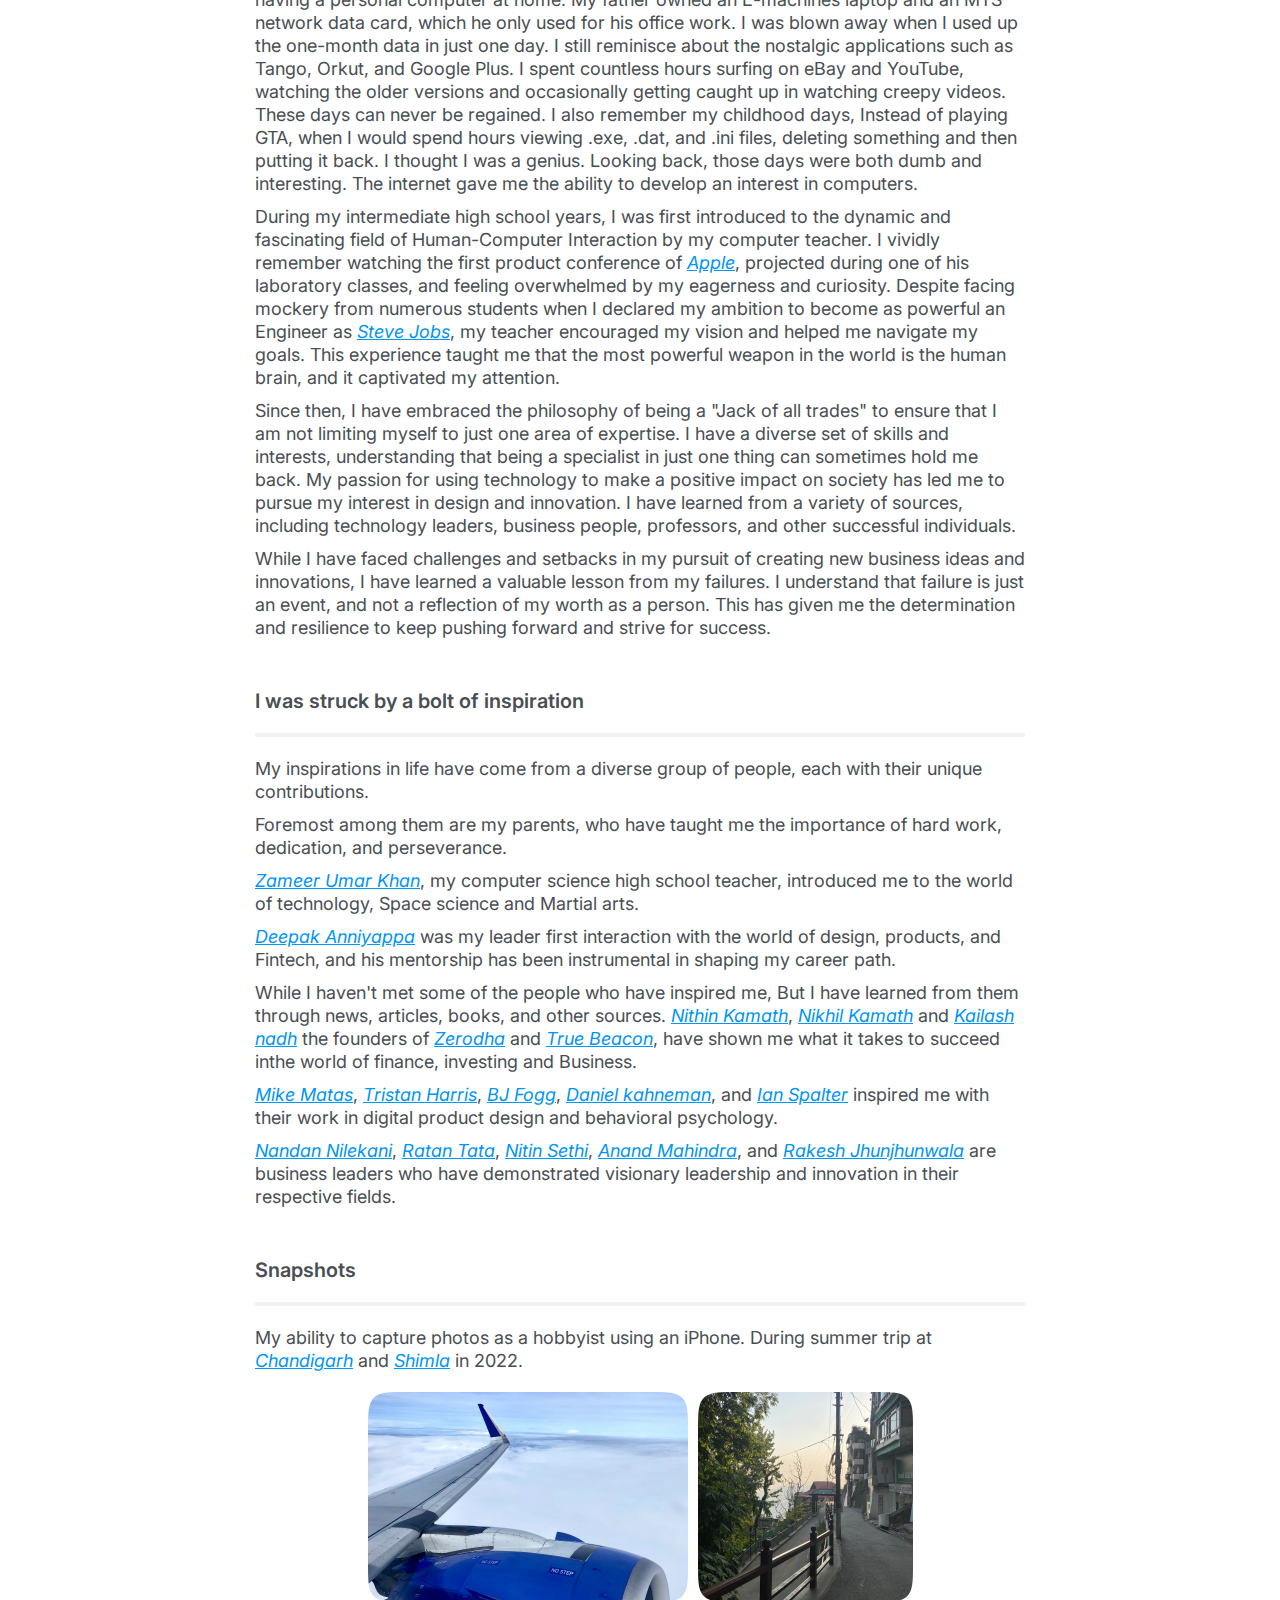
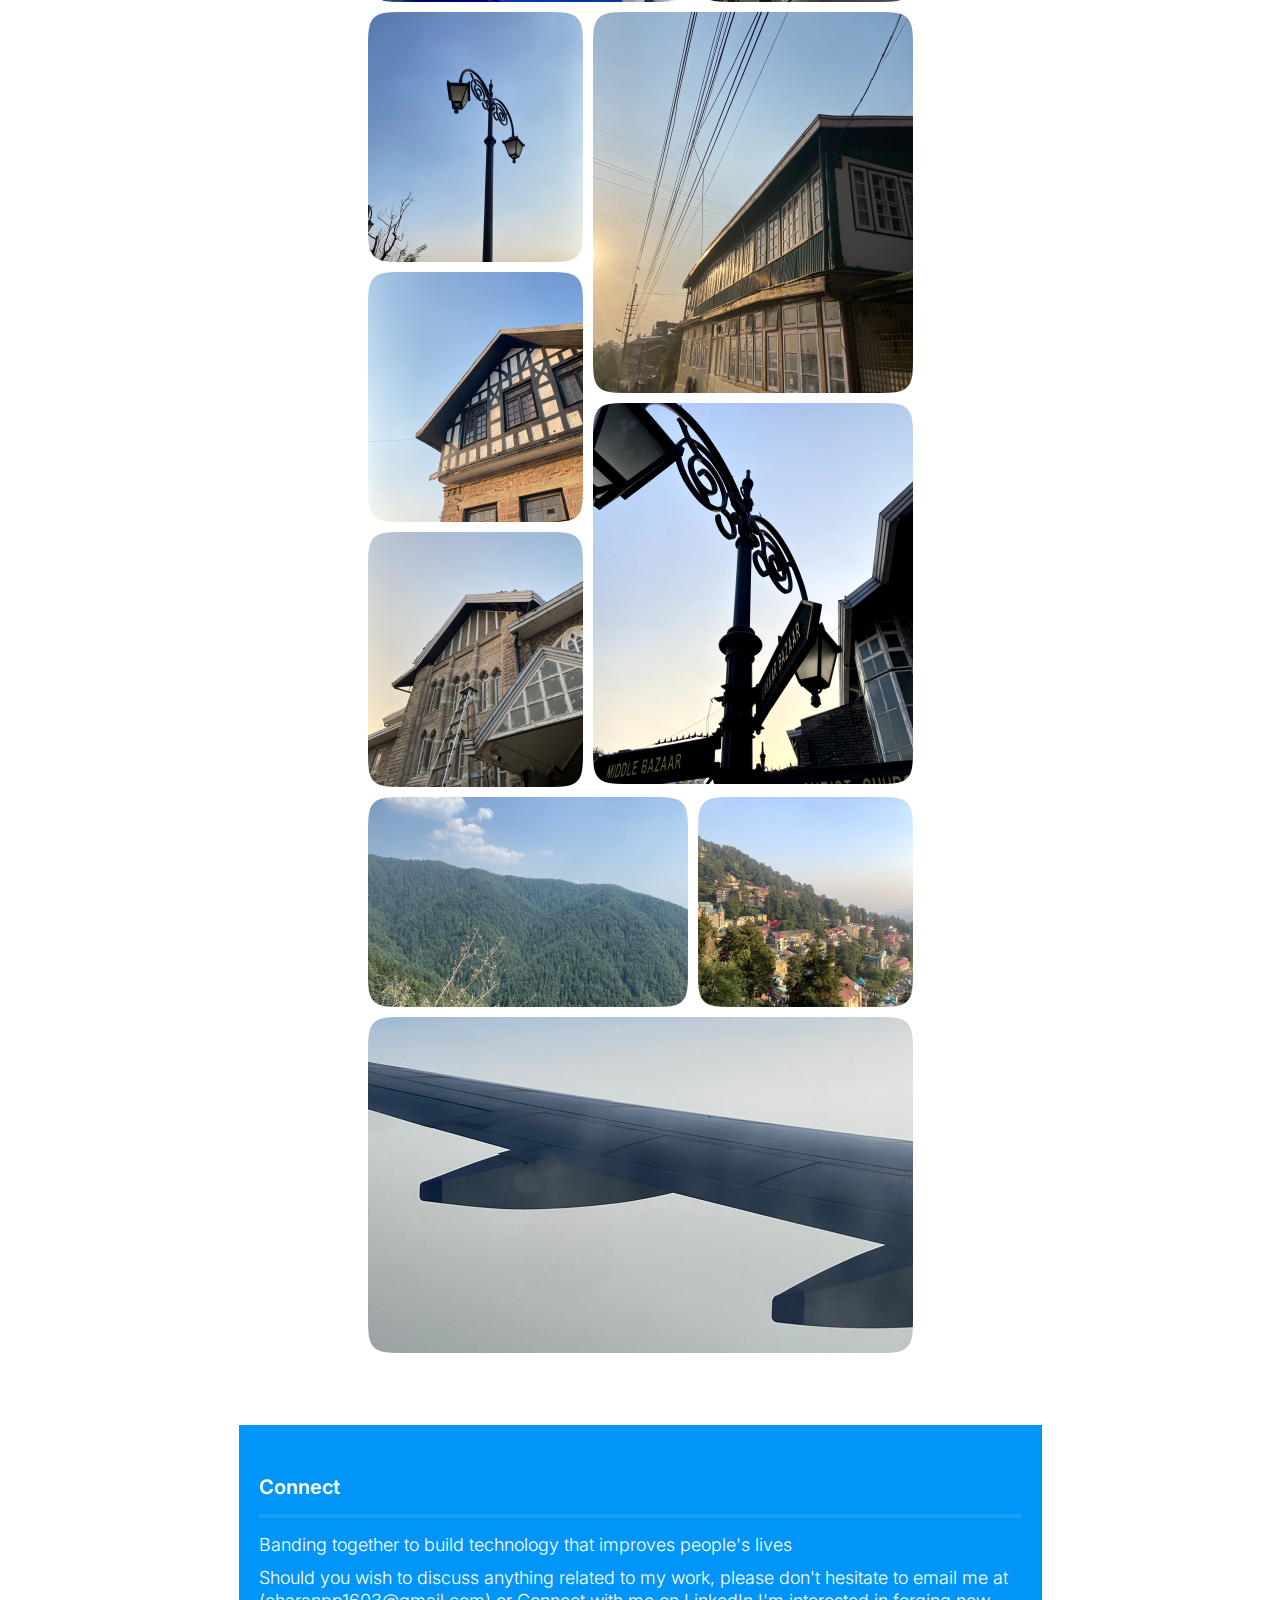
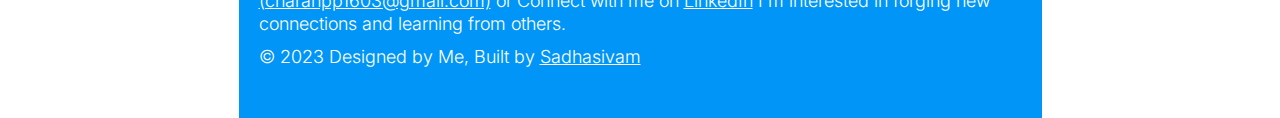
==== commit 033eed9e: "Updates on 1st line" ====
--- a/index.html
+++ b/index.html
@@ -30,7 +30,7 @@
     </div>
     <div class="section-2 about">
         <div class="about--1 about-area">
-            <p class="space-inside-paragraph">Greetings! I am a Digital Product Designer, Entrepreneurship Mindset, and Student focused on crafting innovative experiences through design. I aim to drive economic growth through innovation.</p>
+            <p class="space-inside-paragraph">Nice to meet you! As a Digital Product Designer, Entrepreneur minded, and Student, I am passionate about studying the interactions between people and computer systems and designing inclusive solutions. With my specialization in human-computer interaction, accessibility, and design, I am able to create designs that are intuitive and effective. I am interested in exploring Persuasive technology, Fin-tech, BCI, and Entrepreneurship as potential avenues for innovation.</p>
             <p class="space-inside-paragraph">Currently, I am working at <a target="_blank" href="https://www.hdfcbank.com/" class="navigating-text">HDFC Bank</a> on Financial Inclusion and impact people's lives in millions. On the mission for Preparing to spearhead several upcoming releases that will democratize banking for millions of individuals.</p>
             <p class="space-inside-paragraph">Currently in my last year of undergraduate studies in Computer Science and Engineering at <a target="_blank" href="https://www.kct.ac.in/" class="navigating-text">Kumaraguru College of Technology.</a></p>
             <p class="space-inside-paragraph">I worked for companies and Startups like <a target="_blank" href=" https://www.freecharge.in/" class="navigating-text">Freecharge</a>, <a target="_blank" href="#" class="navigating-text">Angel Startup on Capital markets.</a> </p>
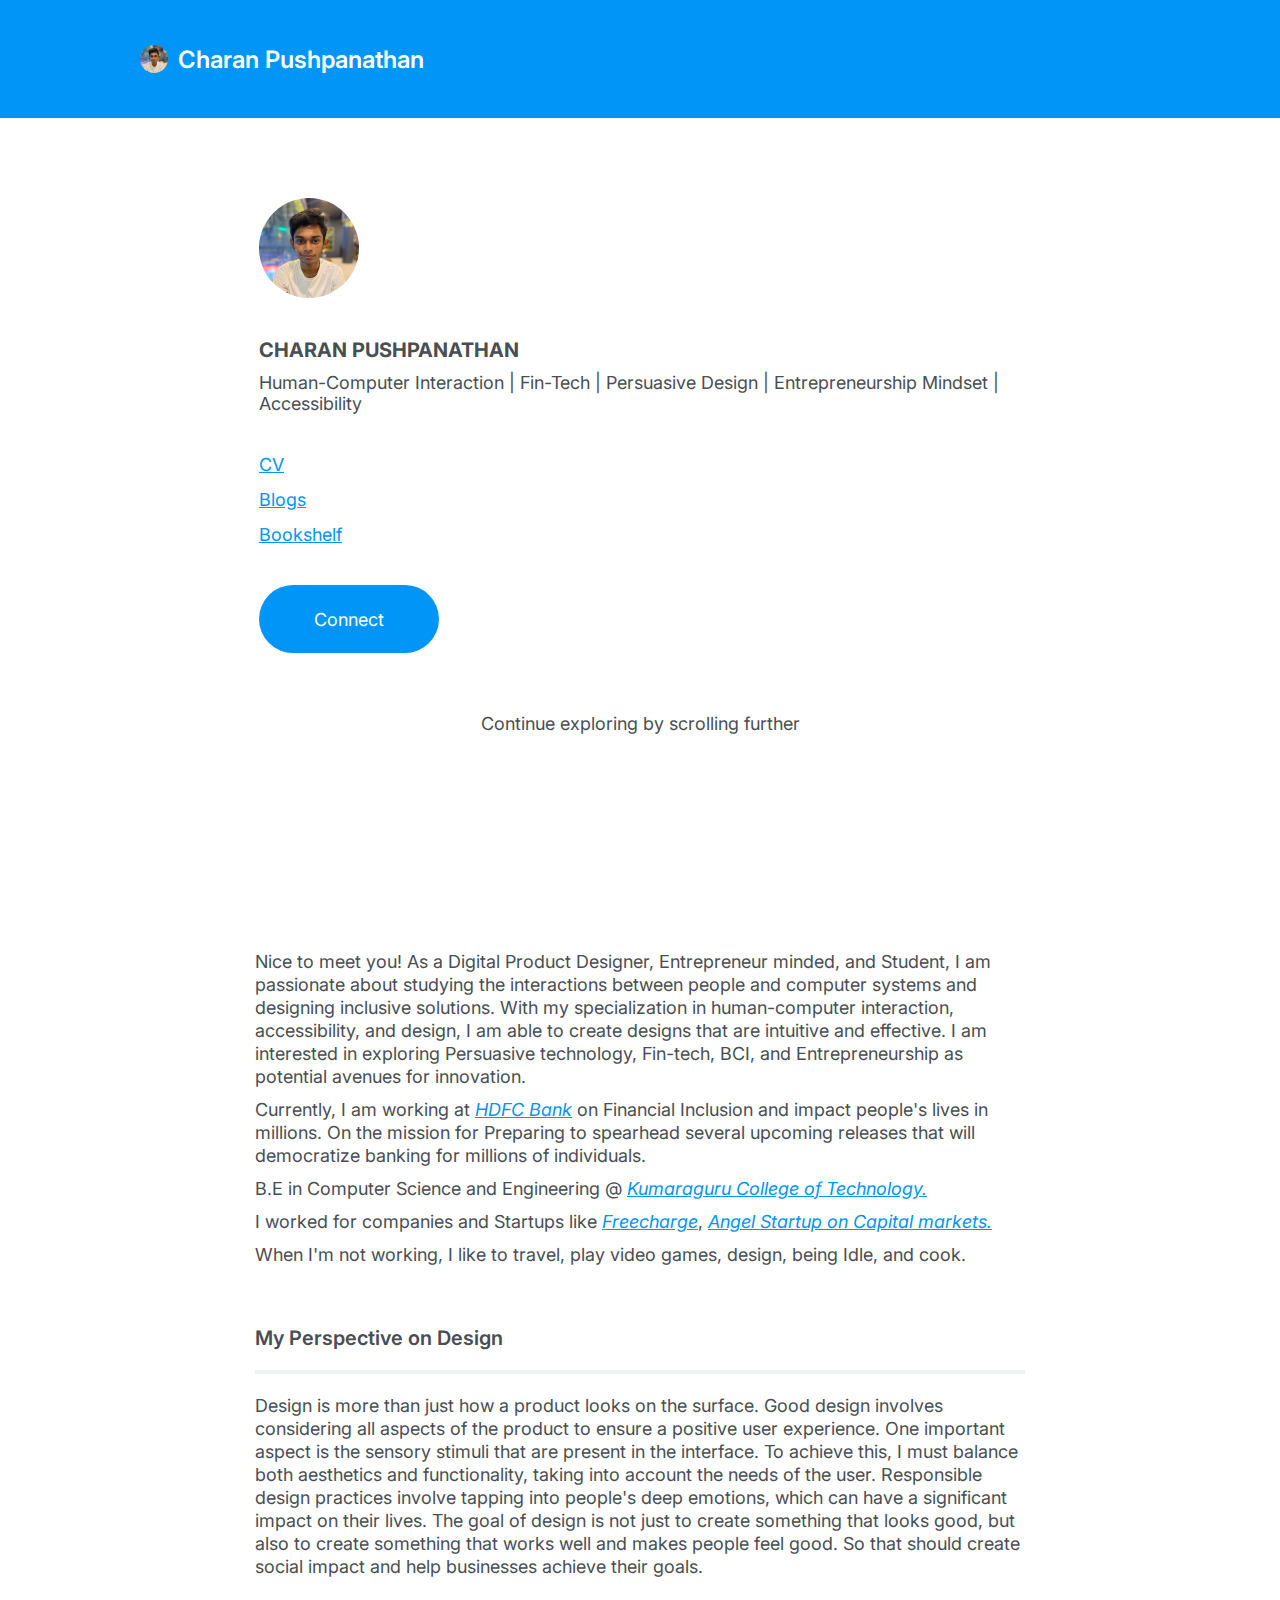
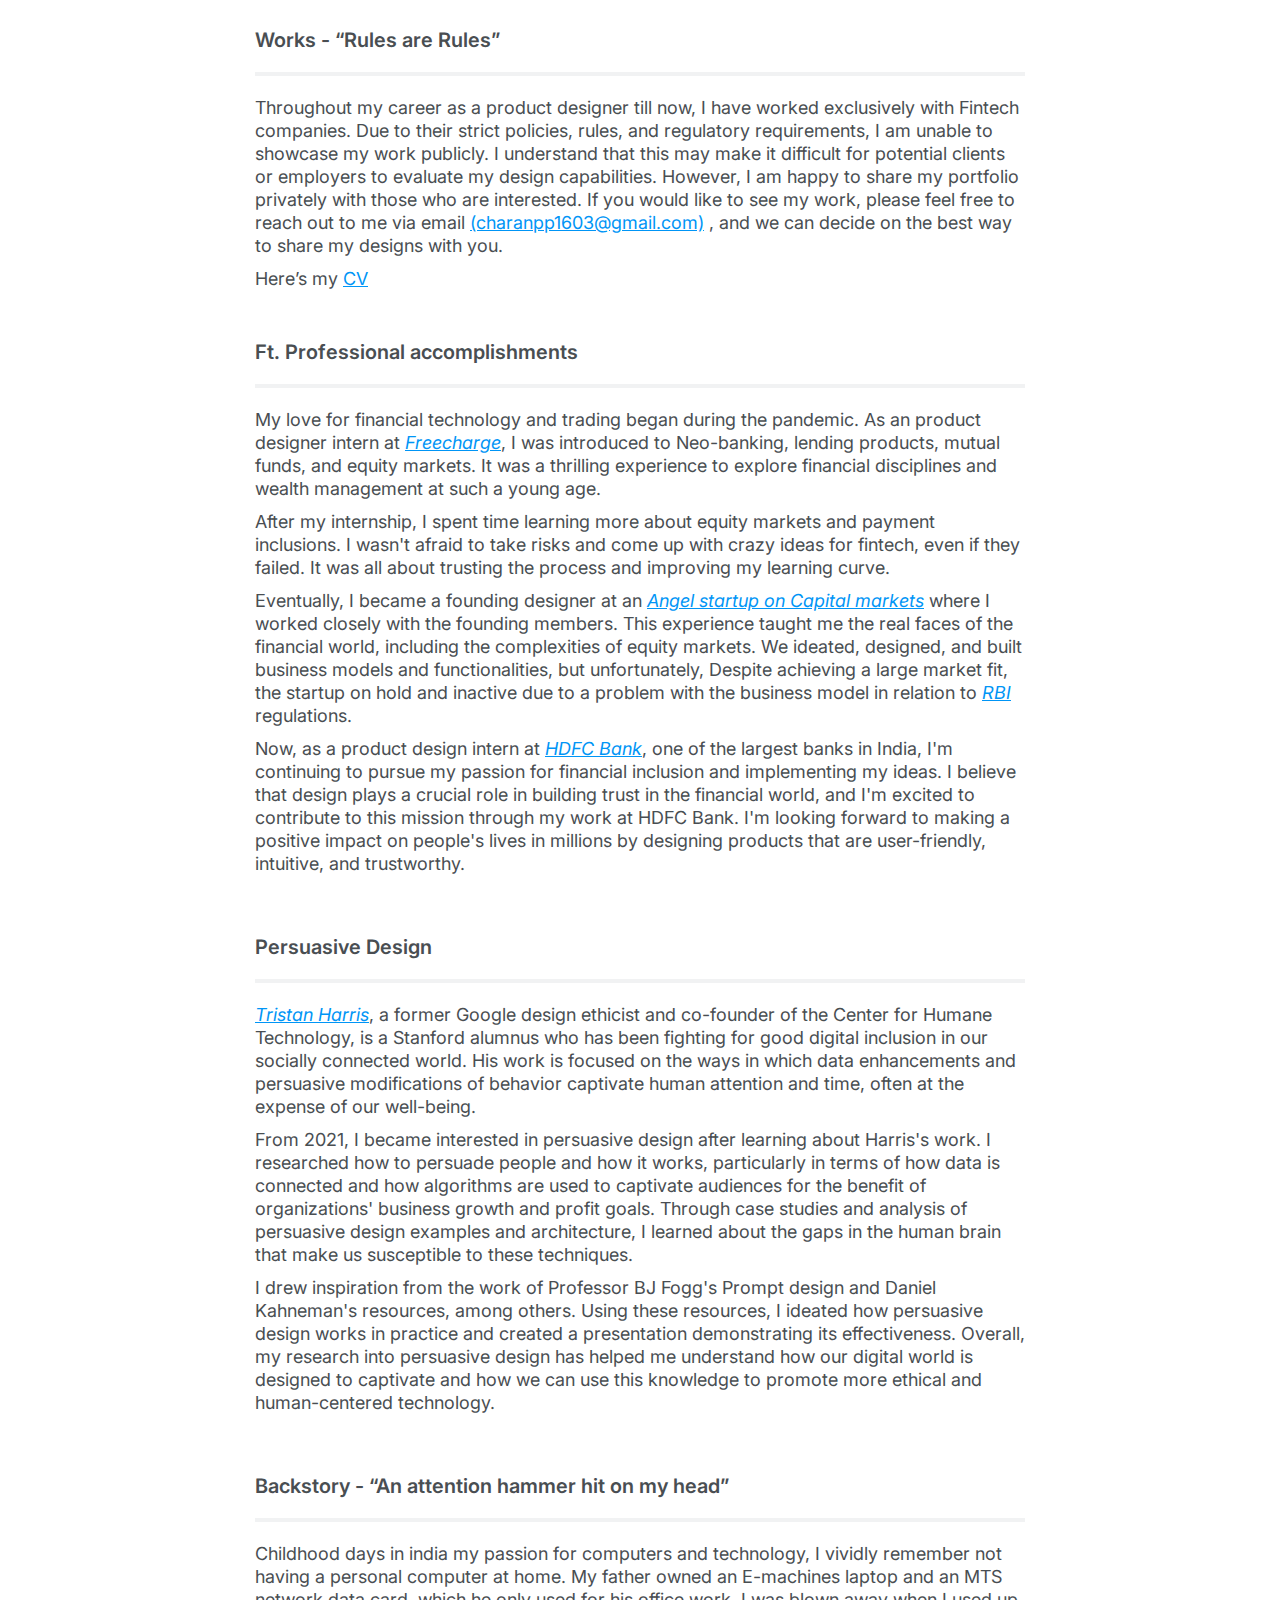
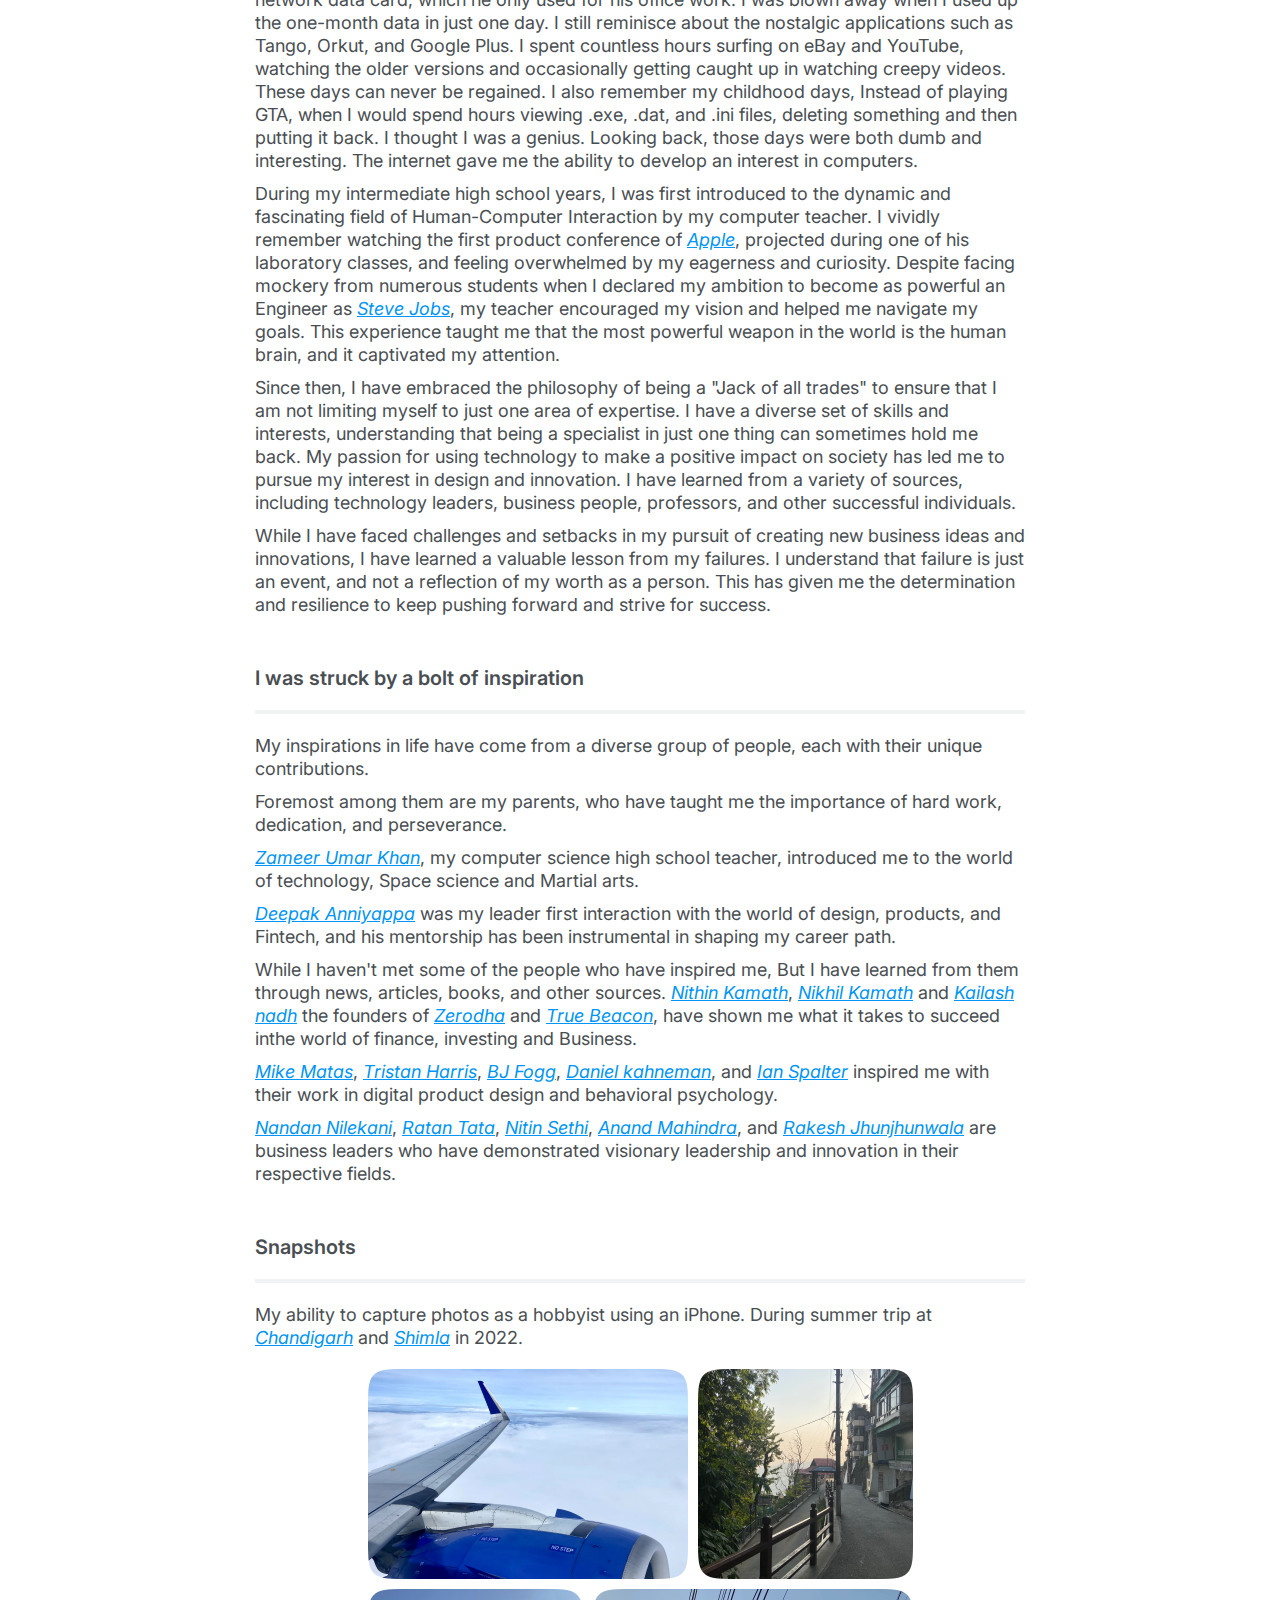
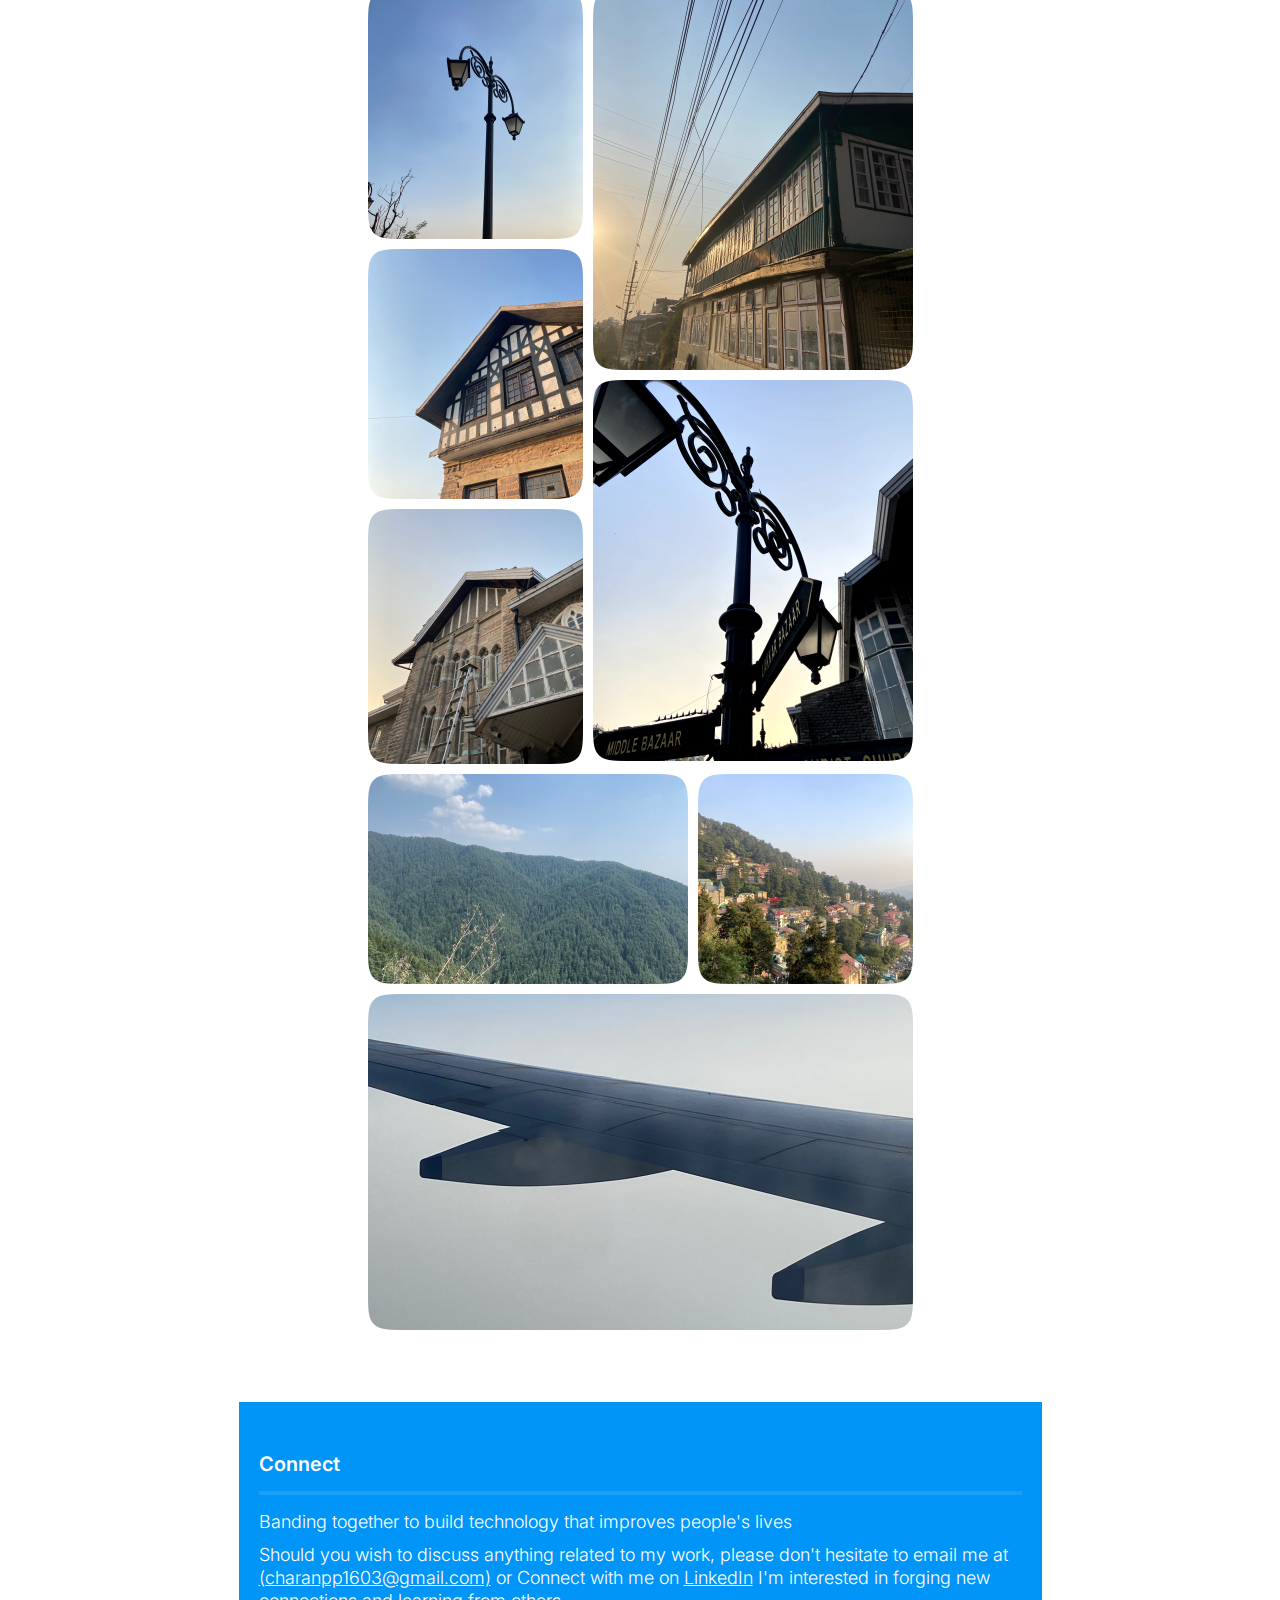
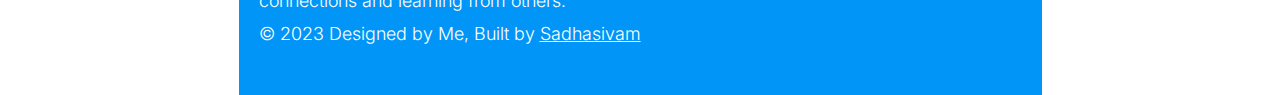
==== commit 6164bb40: "3td Line" ====
--- a/index.html
+++ b/index.html
@@ -32,7 +32,7 @@
         <div class="about--1 about-area">
             <p class="space-inside-paragraph">Nice to meet you! As a Digital Product Designer, Entrepreneur minded, and Student, I am passionate about studying the interactions between people and computer systems and designing inclusive solutions. With my specialization in human-computer interaction, accessibility, and design, I am able to create designs that are intuitive and effective. I am interested in exploring Persuasive technology, Fin-tech, BCI, and Entrepreneurship as potential avenues for innovation.</p>
             <p class="space-inside-paragraph">Currently, I am working at <a target="_blank" href="https://www.hdfcbank.com/" class="navigating-text">HDFC Bank</a> on Financial Inclusion and impact people's lives in millions. On the mission for Preparing to spearhead several upcoming releases that will democratize banking for millions of individuals.</p>
-            <p class="space-inside-paragraph">Currently in my last year of undergraduate studies in Computer Science and Engineering at <a target="_blank" href="https://www.kct.ac.in/" class="navigating-text">Kumaraguru College of Technology.</a></p>
+            <p class="space-inside-paragraph">B.E in Computer Science and Engineering @ <a target="_blank" href="https://www.kct.ac.in/" class="navigating-text">Kumaraguru College of Technology.</a></p>
             <p class="space-inside-paragraph">I worked for companies and Startups like <a target="_blank" href=" https://www.freecharge.in/" class="navigating-text">Freecharge</a>, <a target="_blank" href="#" class="navigating-text">Angel Startup on Capital markets.</a> </p>
             <p class="space-inside-paragraph">When I'm not working, I like to travel, play video games, design, being Idle, and cook.</p>
         </div>
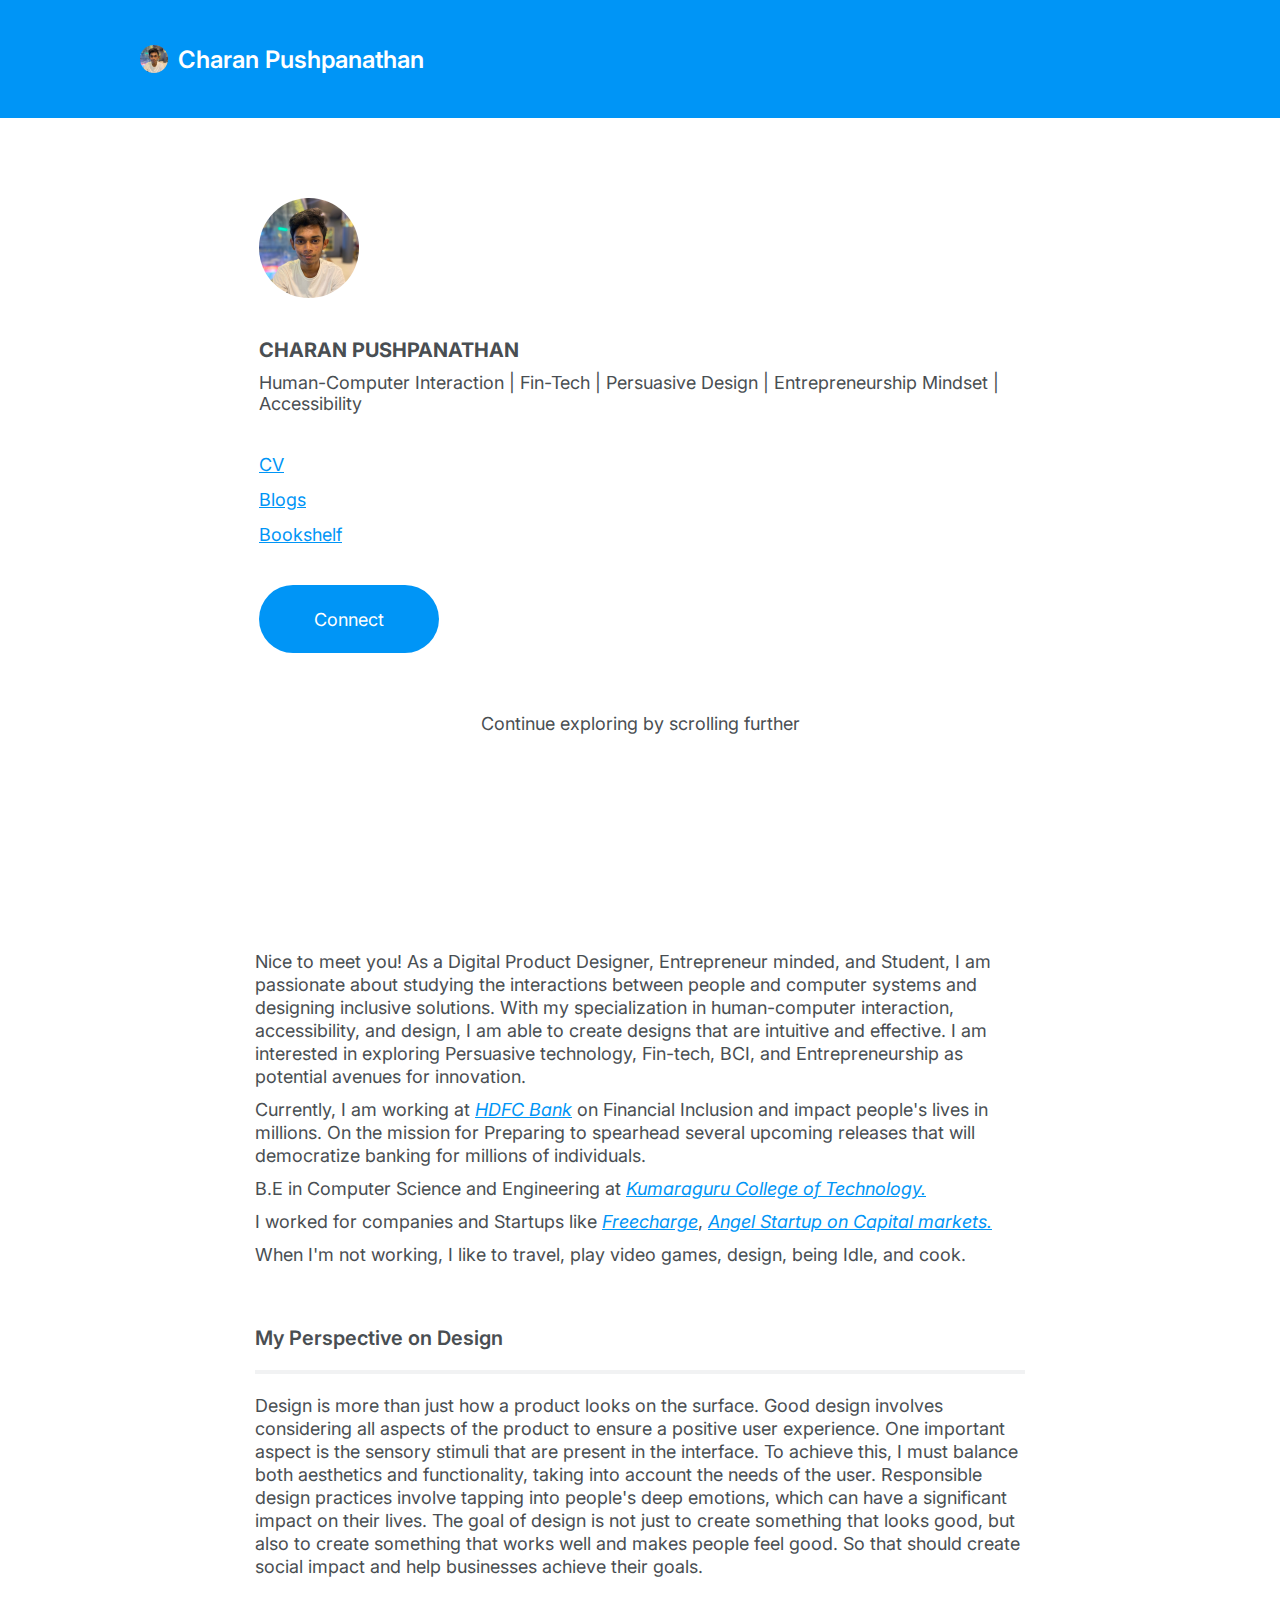
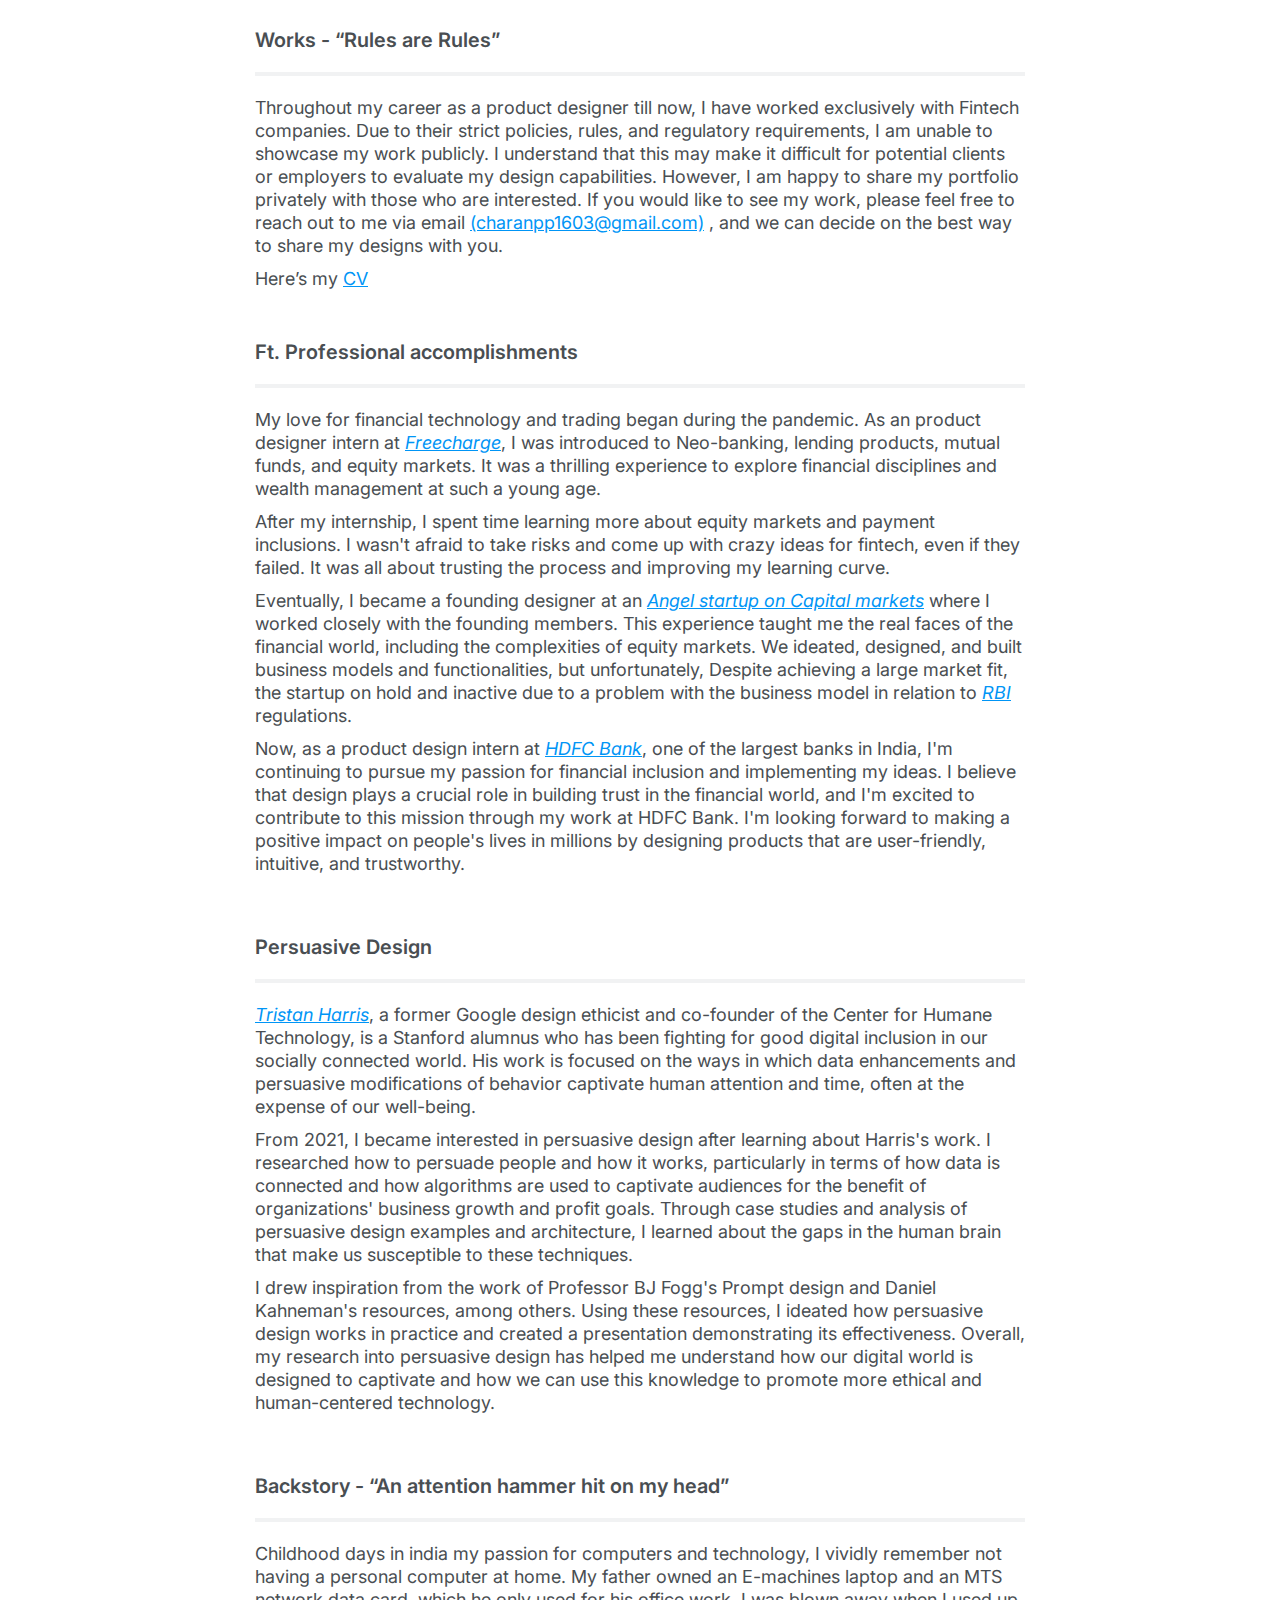
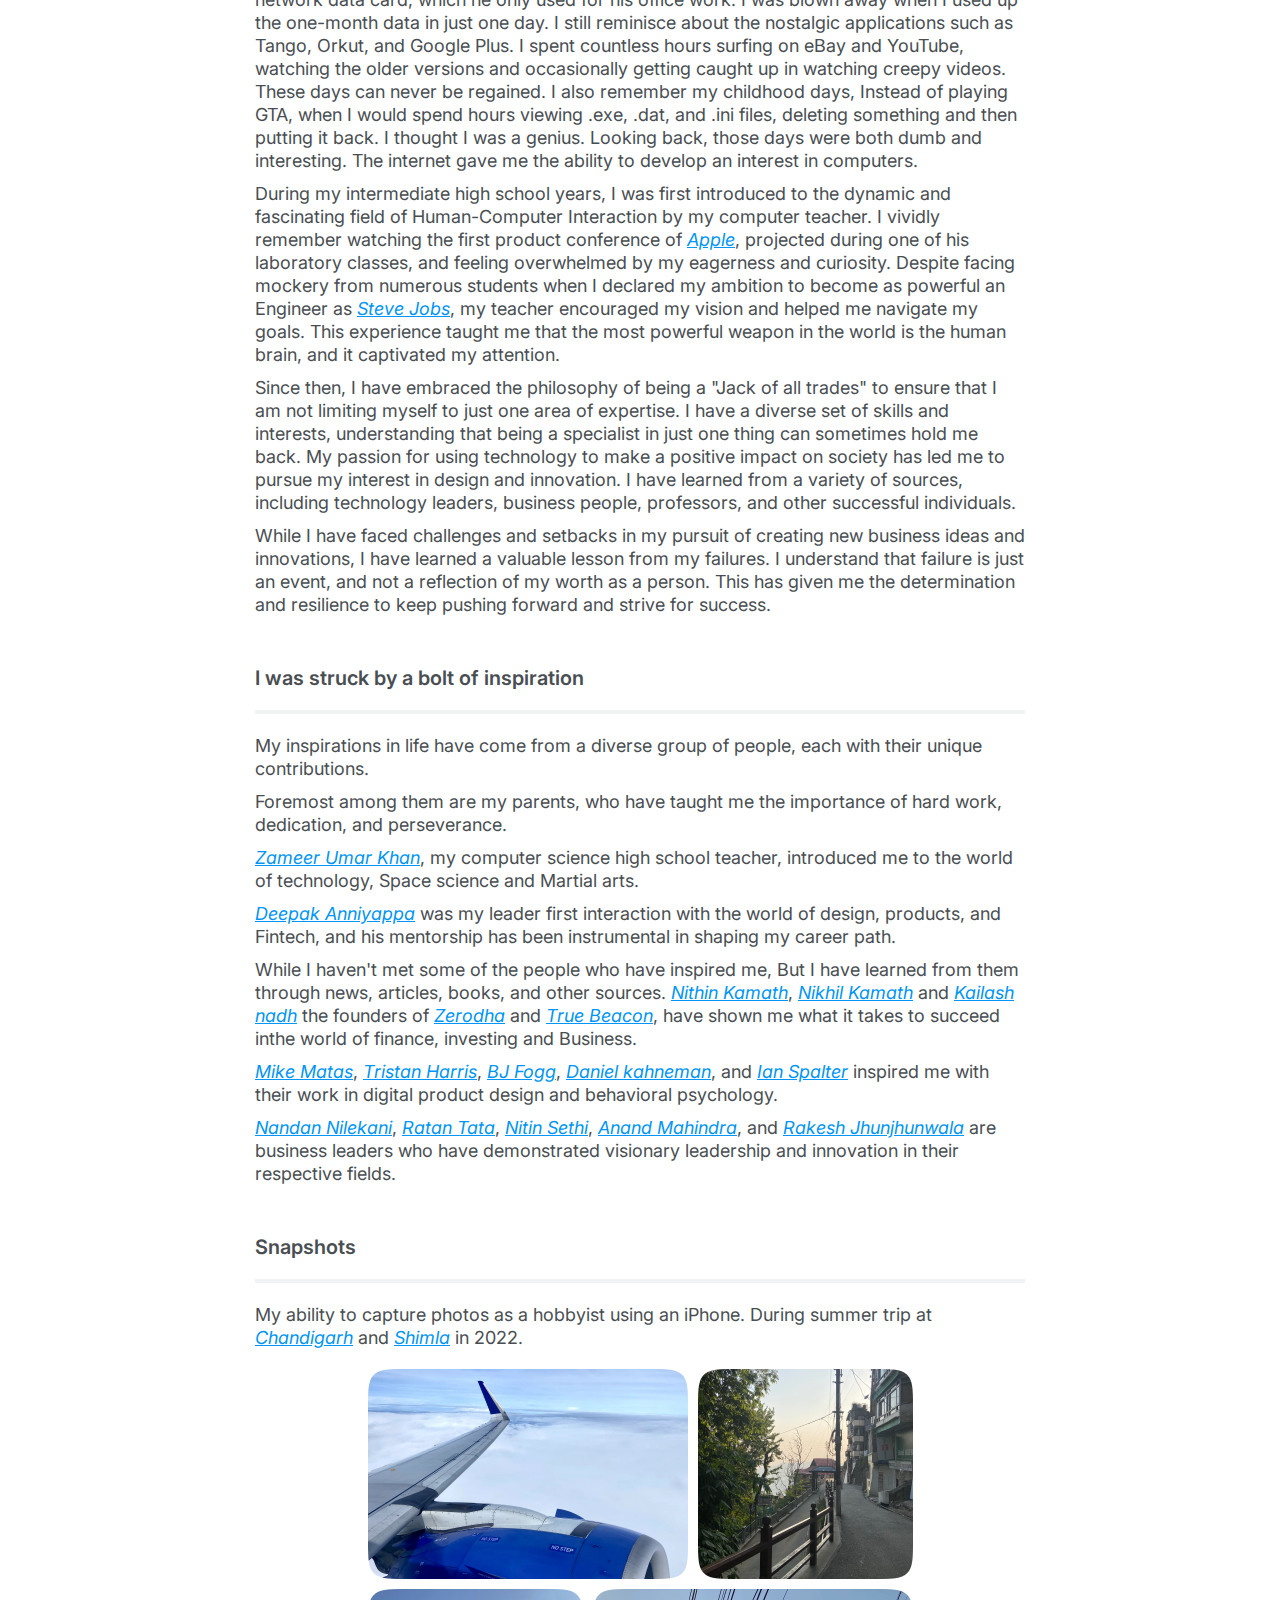
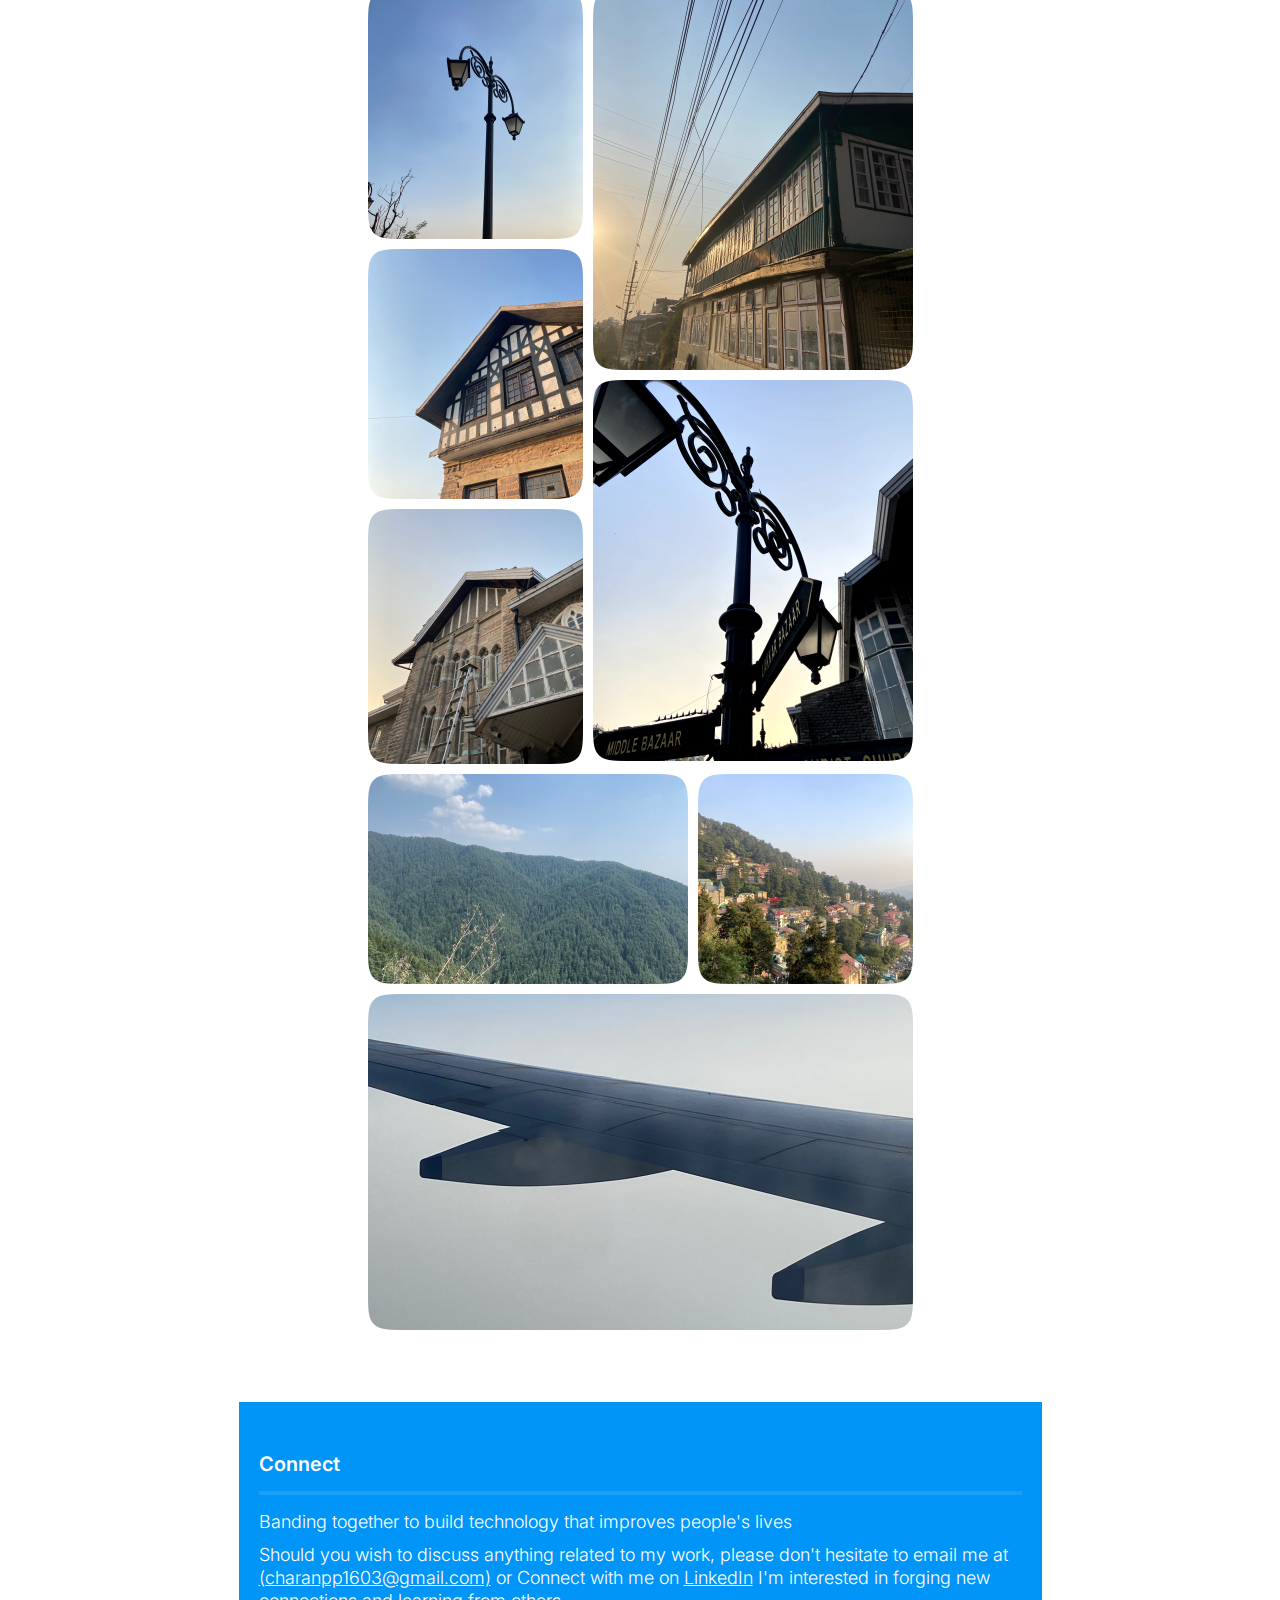
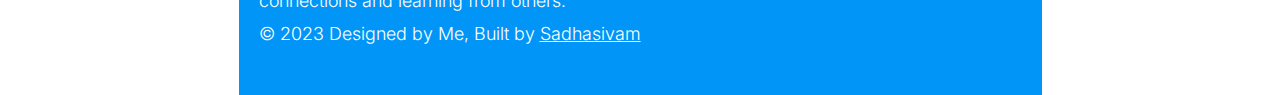
==== commit e68e0096: "3rd link" ====
--- a/index.html
+++ b/index.html
@@ -32,7 +32,7 @@
         <div class="about--1 about-area">
             <p class="space-inside-paragraph">Nice to meet you! As a Digital Product Designer, Entrepreneur minded, and Student, I am passionate about studying the interactions between people and computer systems and designing inclusive solutions. With my specialization in human-computer interaction, accessibility, and design, I am able to create designs that are intuitive and effective. I am interested in exploring Persuasive technology, Fin-tech, BCI, and Entrepreneurship as potential avenues for innovation.</p>
             <p class="space-inside-paragraph">Currently, I am working at <a target="_blank" href="https://www.hdfcbank.com/" class="navigating-text">HDFC Bank</a> on Financial Inclusion and impact people's lives in millions. On the mission for Preparing to spearhead several upcoming releases that will democratize banking for millions of individuals.</p>
-            <p class="space-inside-paragraph">B.E in Computer Science and Engineering @ <a target="_blank" href="https://www.kct.ac.in/" class="navigating-text">Kumaraguru College of Technology.</a></p>
+            <p class="space-inside-paragraph">B.E in Computer Science and Engineering at <a target="_blank" href="https://www.kct.ac.in/" class="navigating-text">Kumaraguru College of Technology.</a></p>
             <p class="space-inside-paragraph">I worked for companies and Startups like <a target="_blank" href=" https://www.freecharge.in/" class="navigating-text">Freecharge</a>, <a target="_blank" href="#" class="navigating-text">Angel Startup on Capital markets.</a> </p>
             <p class="space-inside-paragraph">When I'm not working, I like to travel, play video games, design, being Idle, and cook.</p>
         </div>
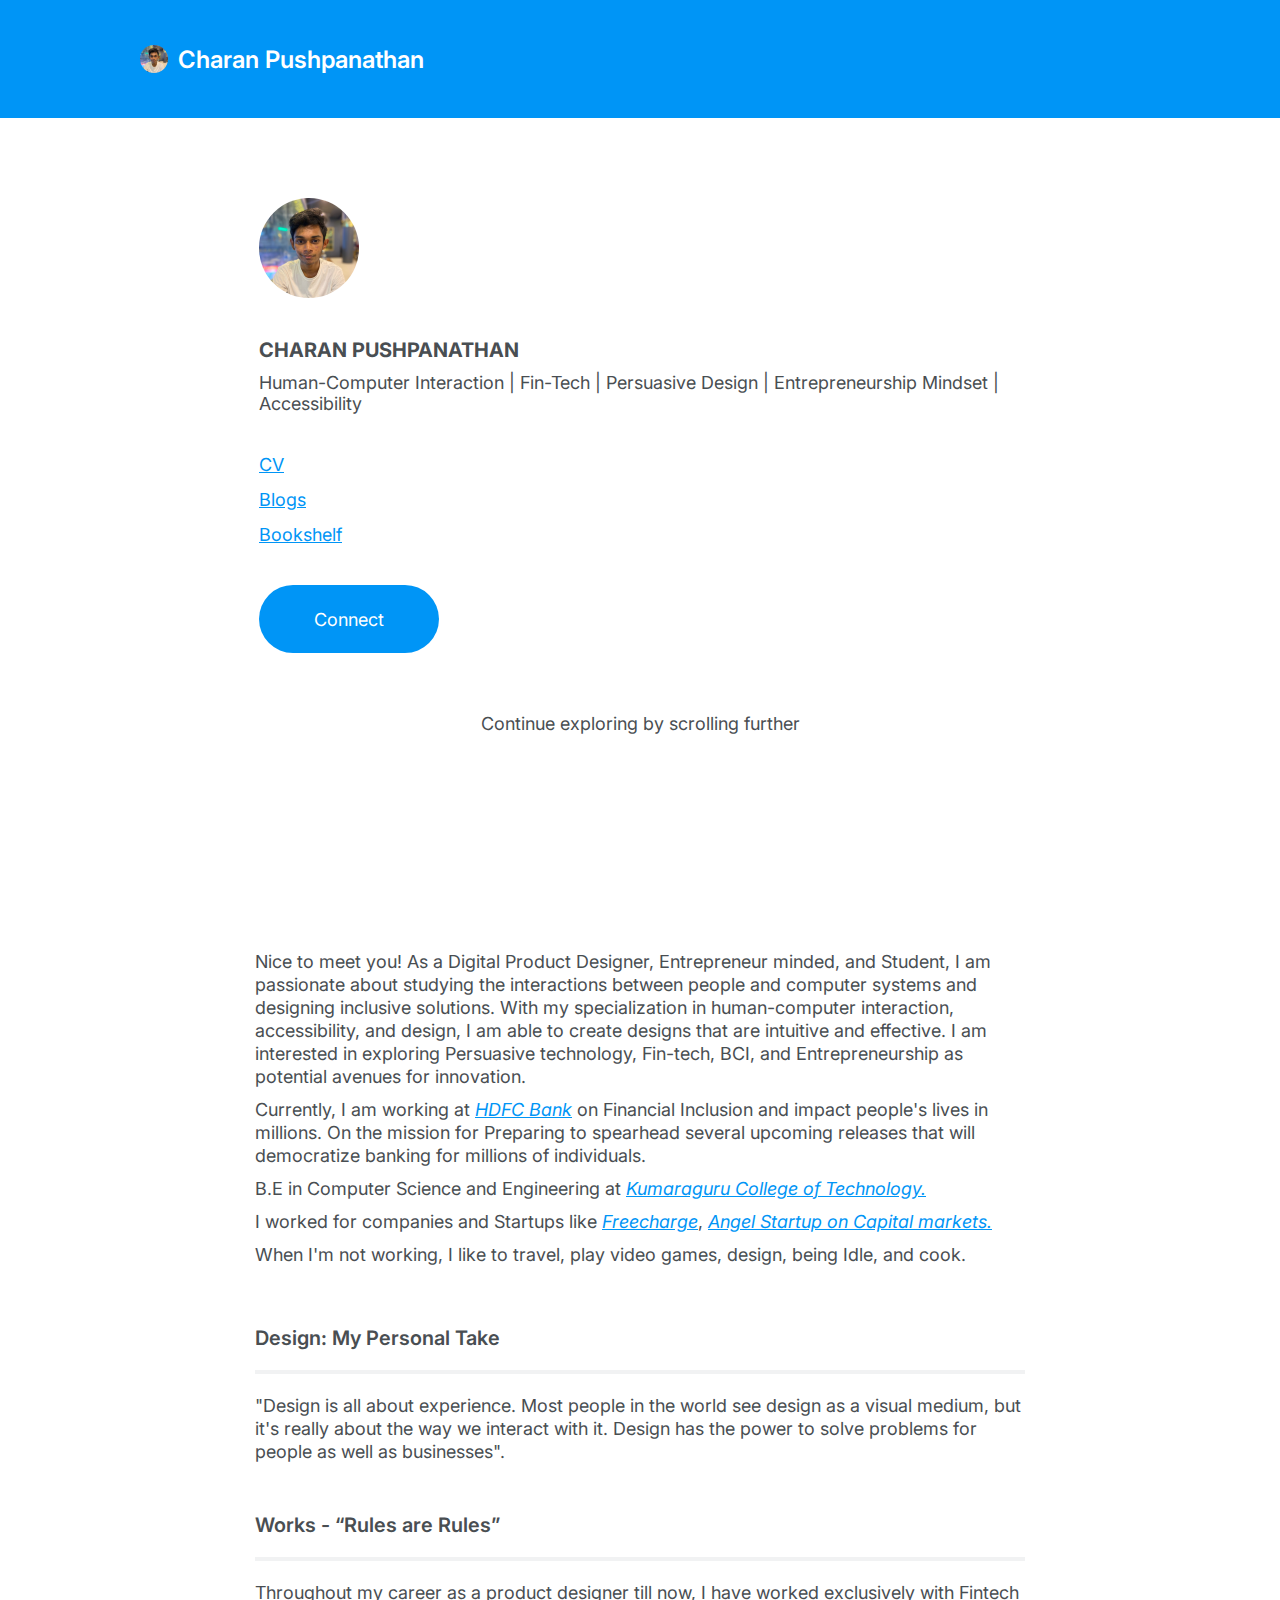
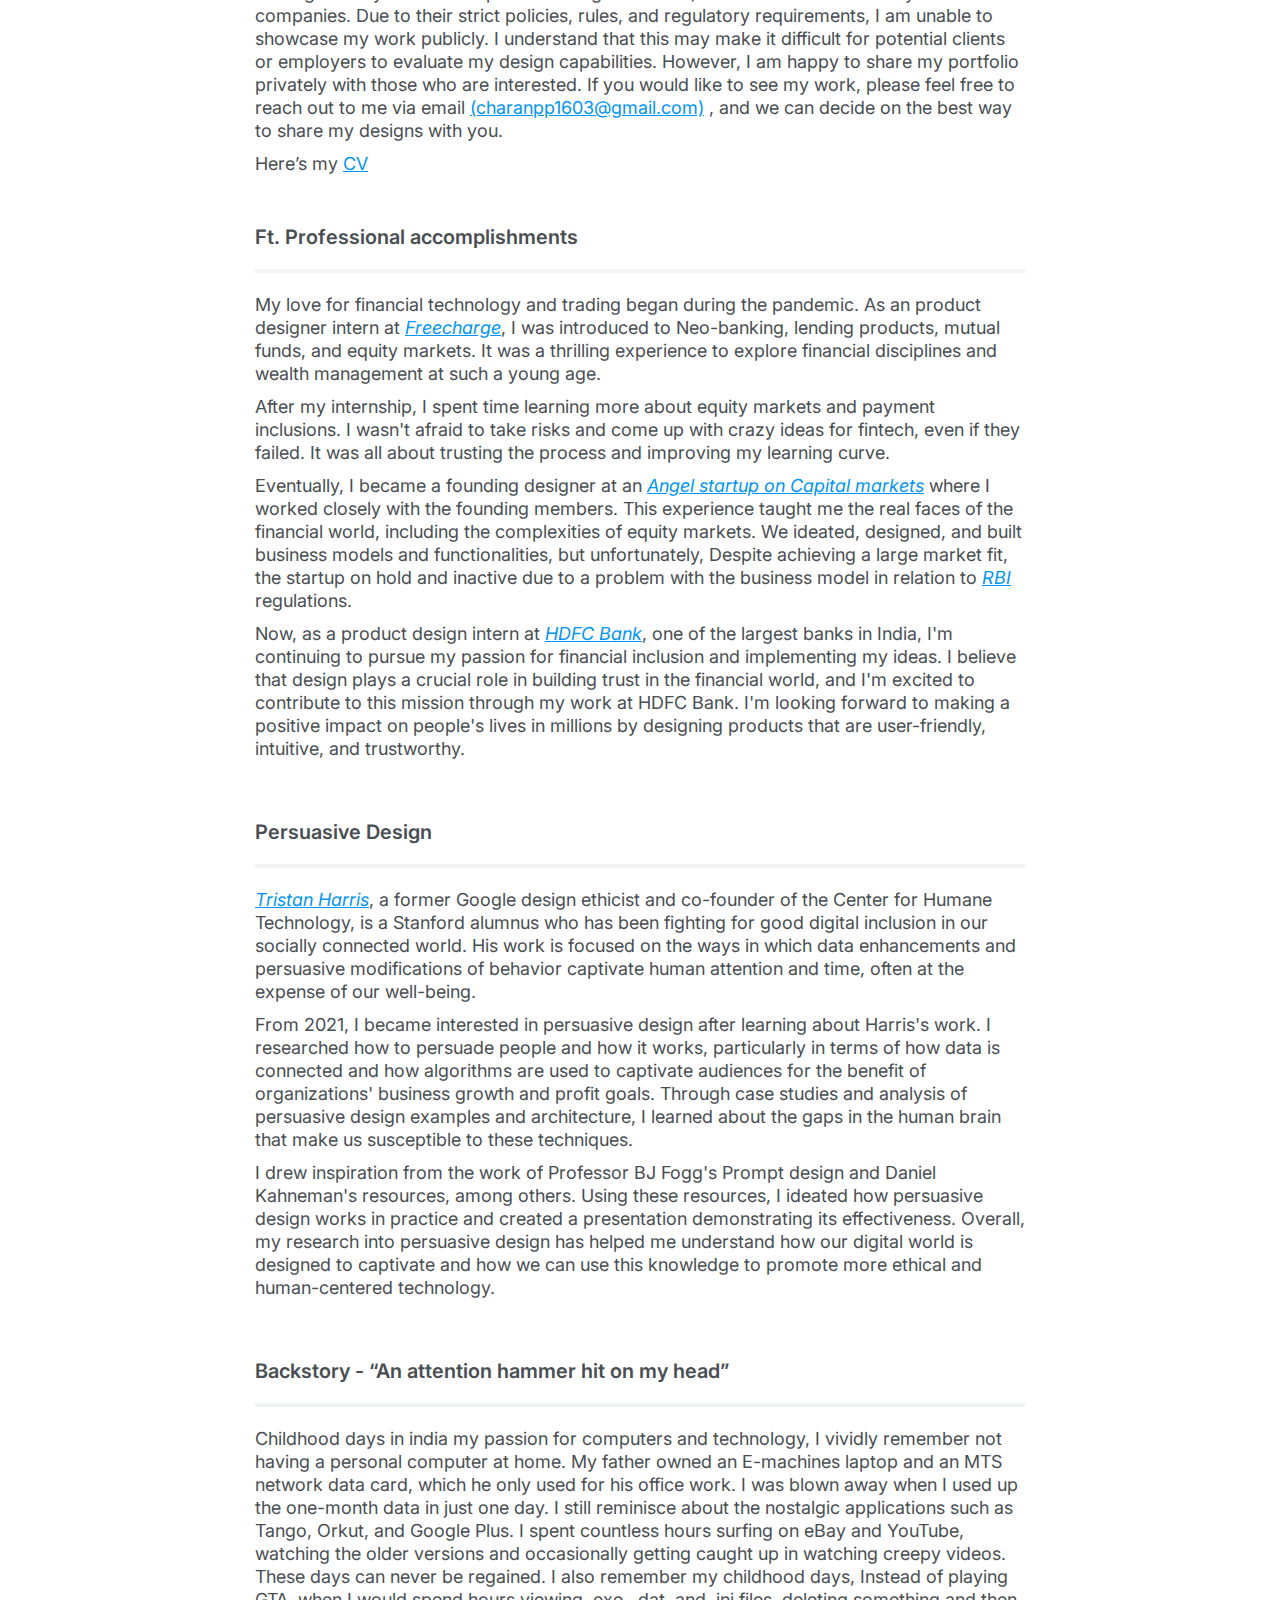
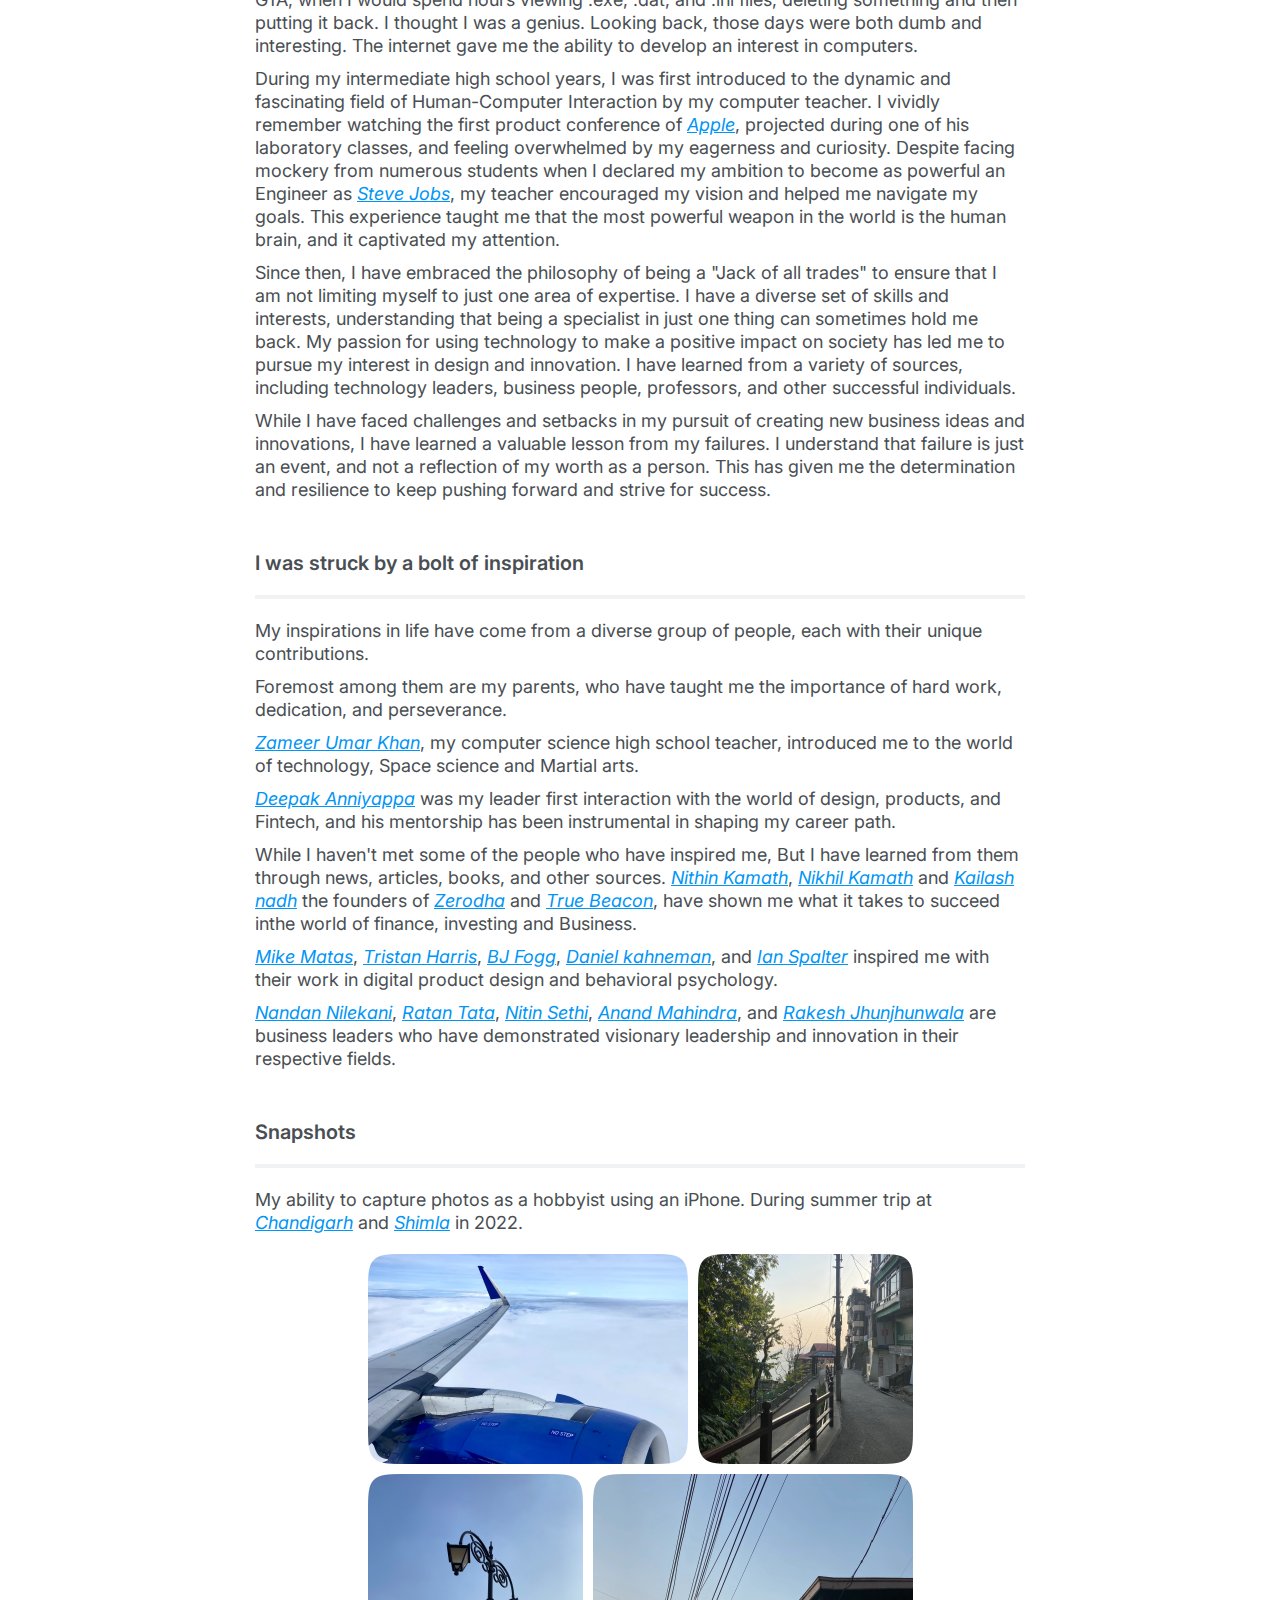
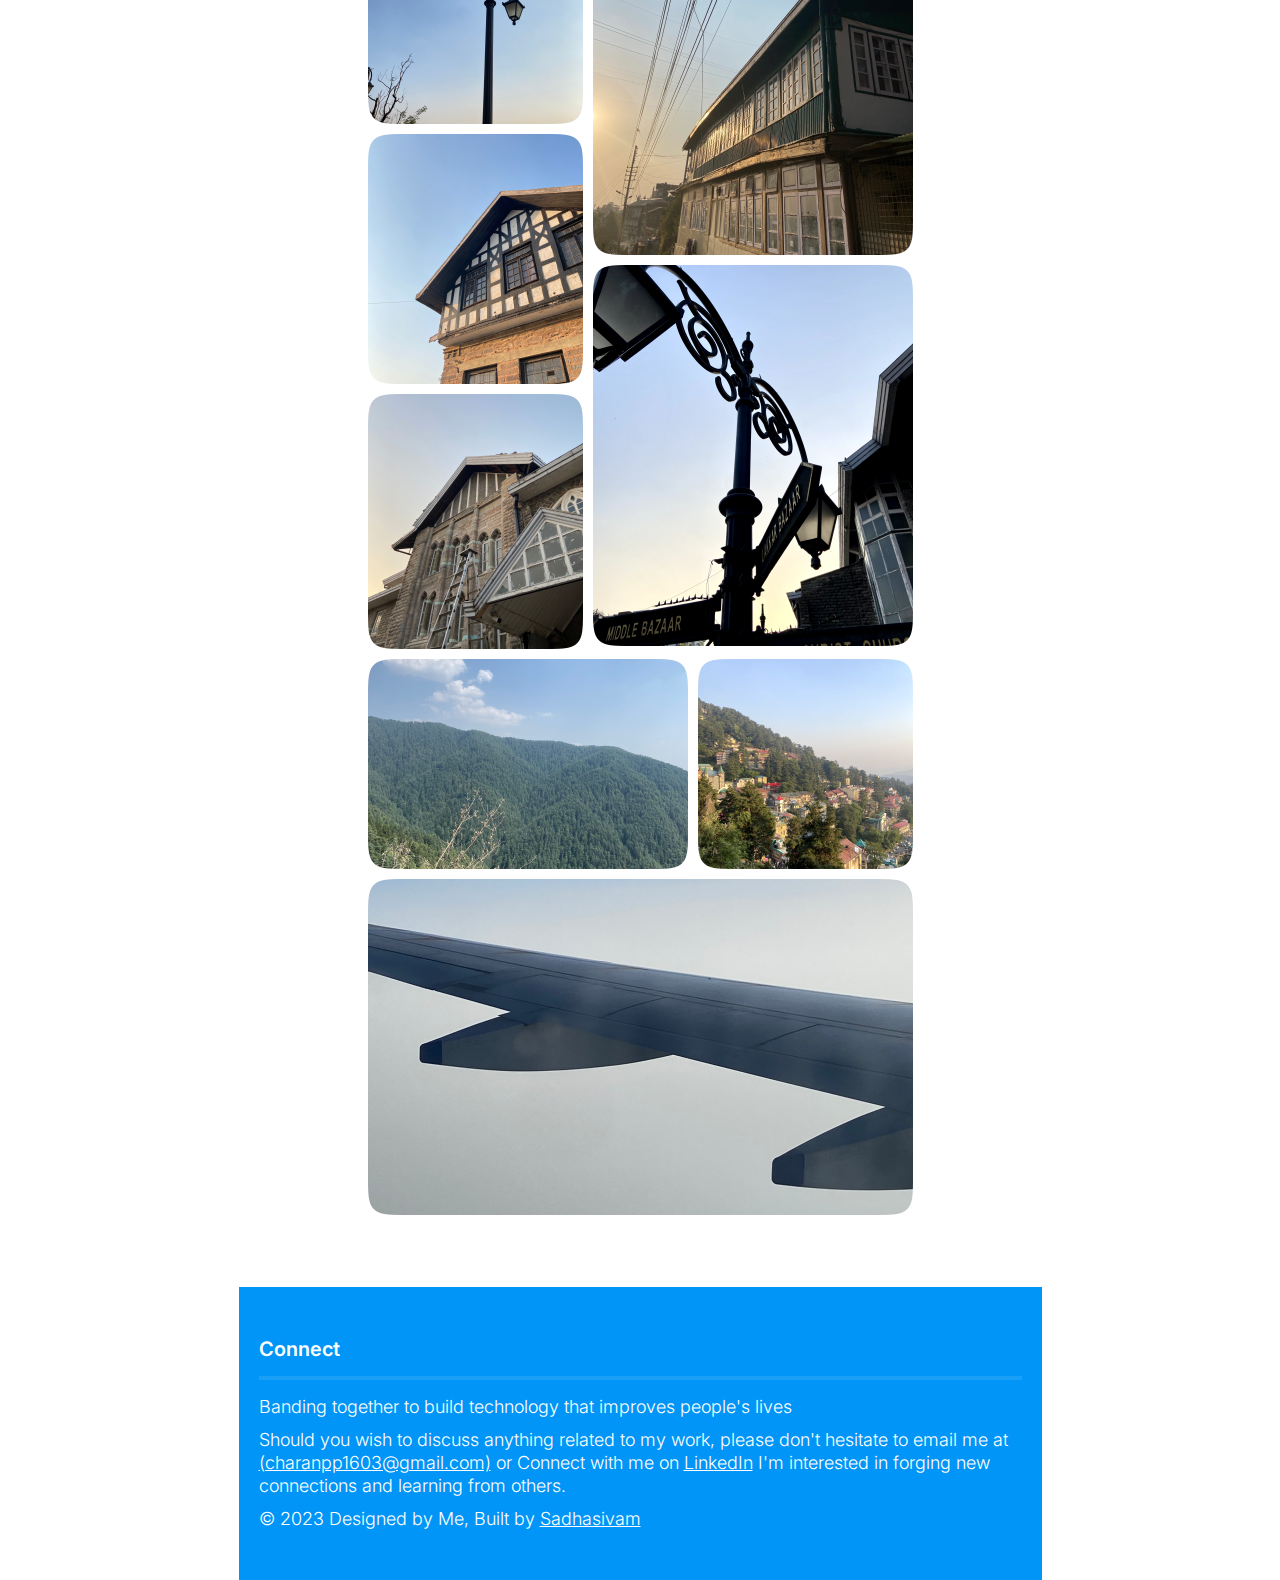
==== commit 02666610: "About Design" ====
--- a/index.html
+++ b/index.html
@@ -37,10 +37,10 @@
             <p class="space-inside-paragraph">When I'm not working, I like to travel, play video games, design, being Idle, and cook.</p>
         </div>
 
-        <p class="about--heading">My Perspective on Design</p>
+        <p class="about--heading">Design: My Personal Take</p>
         <div class="line-break"></div>
         <div class="about--2 about-area">
-            <p>Design is more than just how a product looks on the surface. Good design involves considering all aspects of the product to ensure a positive user experience. One important aspect is the sensory stimuli that are present in the interface. To achieve this, I must balance both aesthetics and functionality, taking into account the needs of the user. Responsible design practices involve tapping into people's deep emotions, which can have a significant impact on their lives. The goal of design is not just to create something that looks good, but also to create something that works well and makes people feel good. So that should create social impact and help businesses achieve their goals.</p>
+            <p>"Design is all about experience. Most people in the world see design as a visual medium, but it's really about the way we interact with it. Design has the power to solve problems for people as well as businesses".</p>
         </div>
 
         <p class="about--heading">Works - “Rules are Rules”</p>
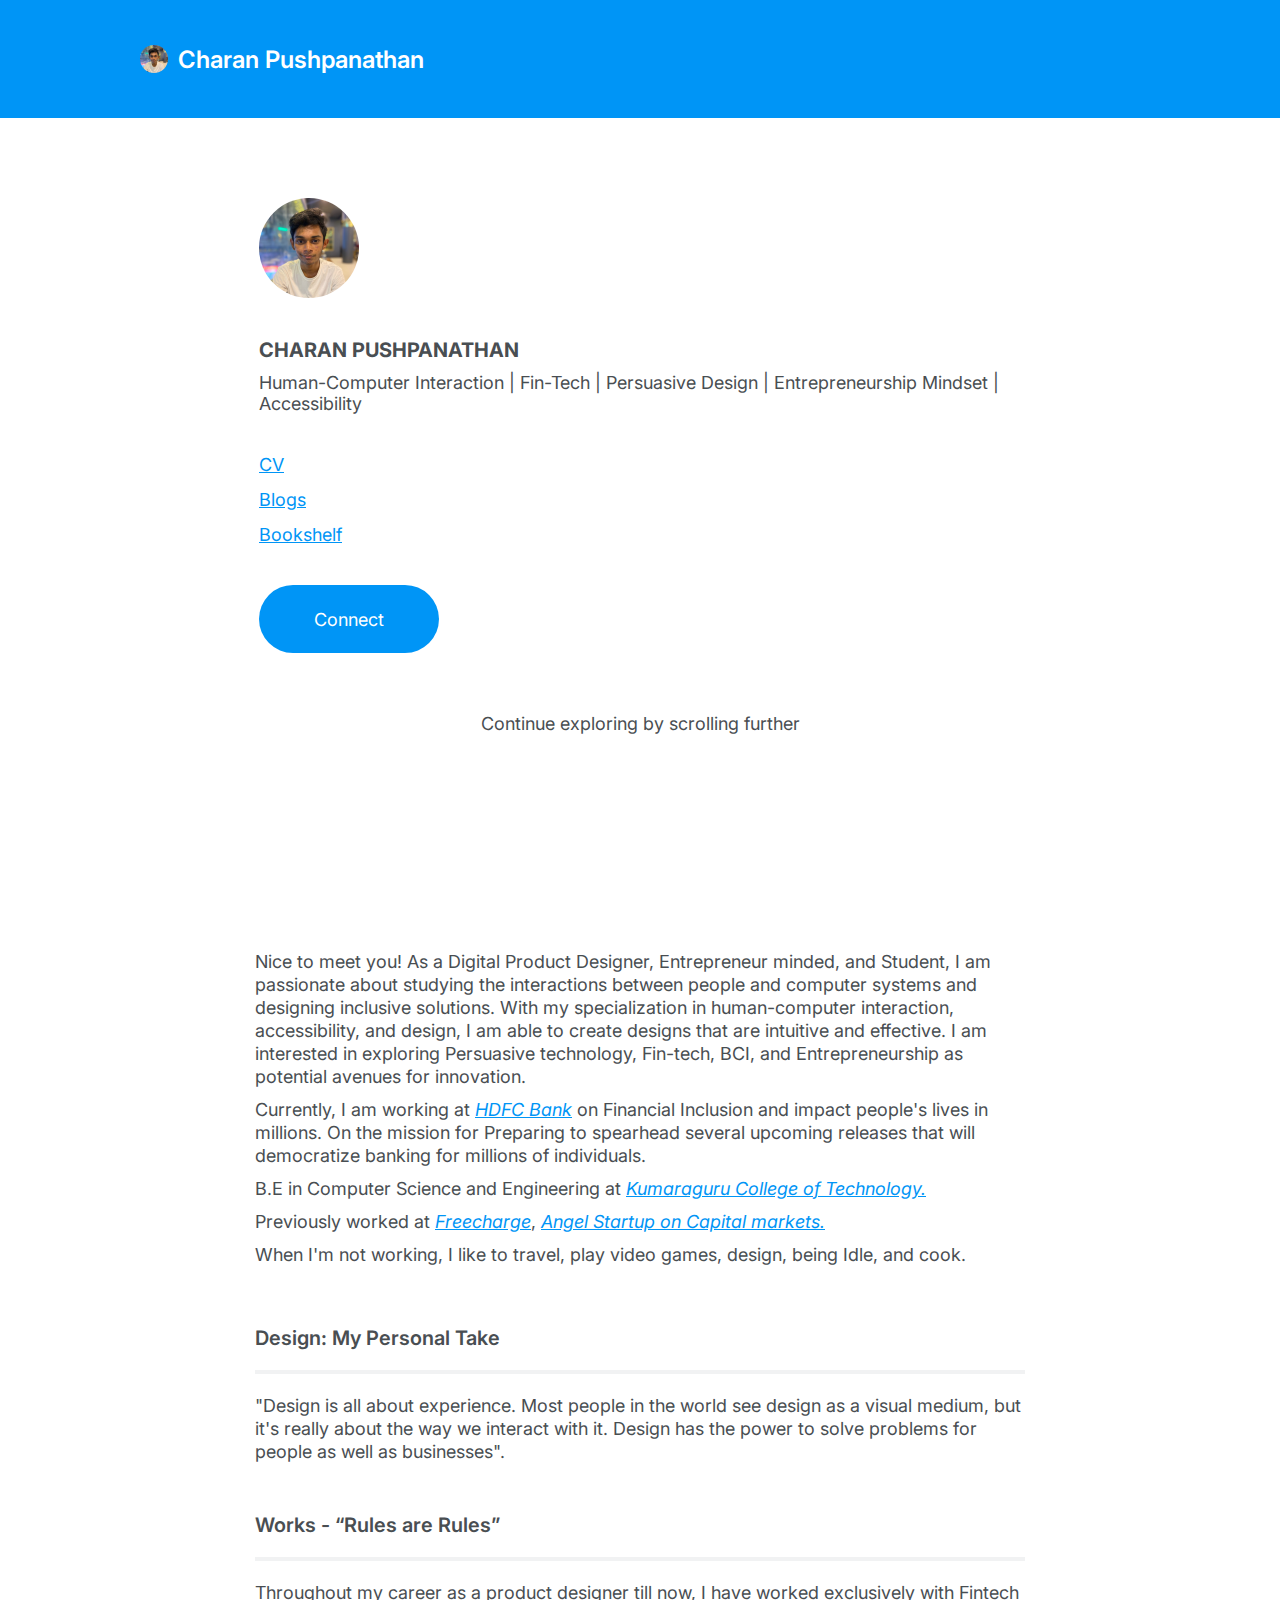
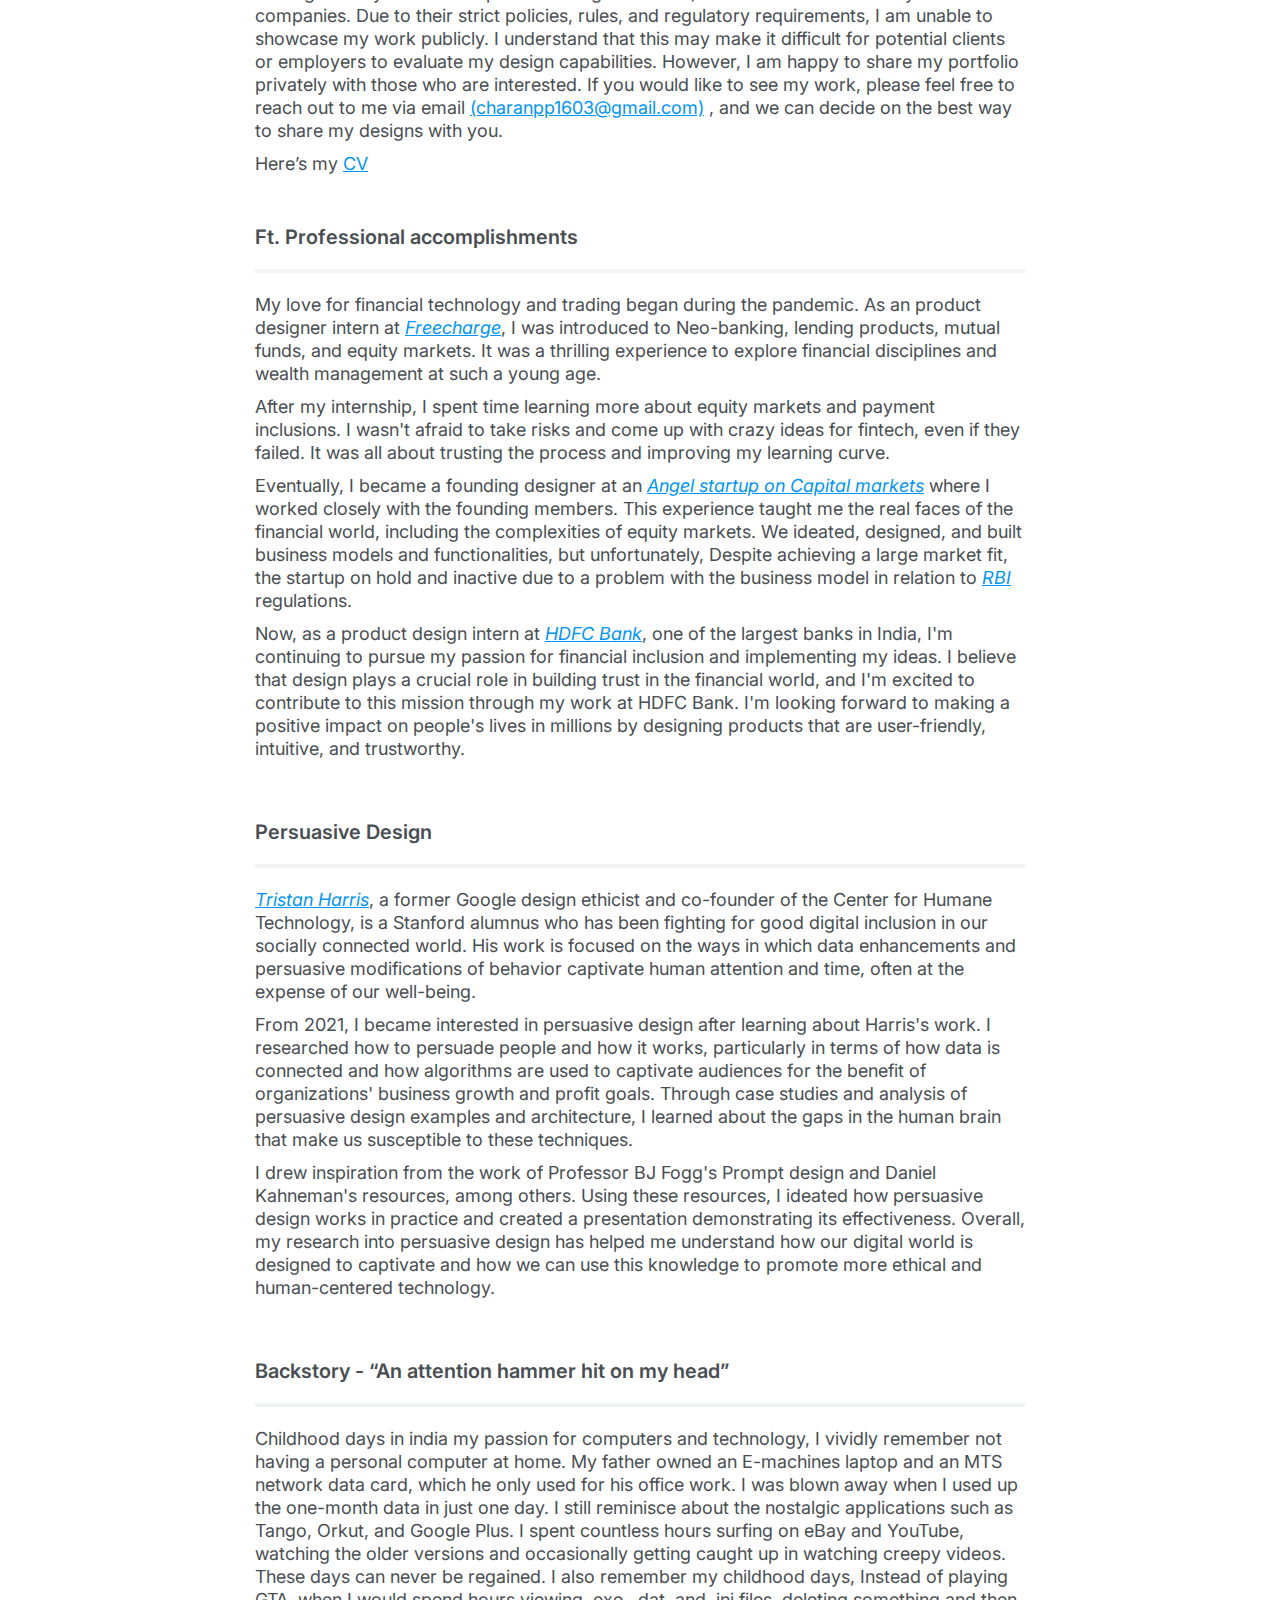
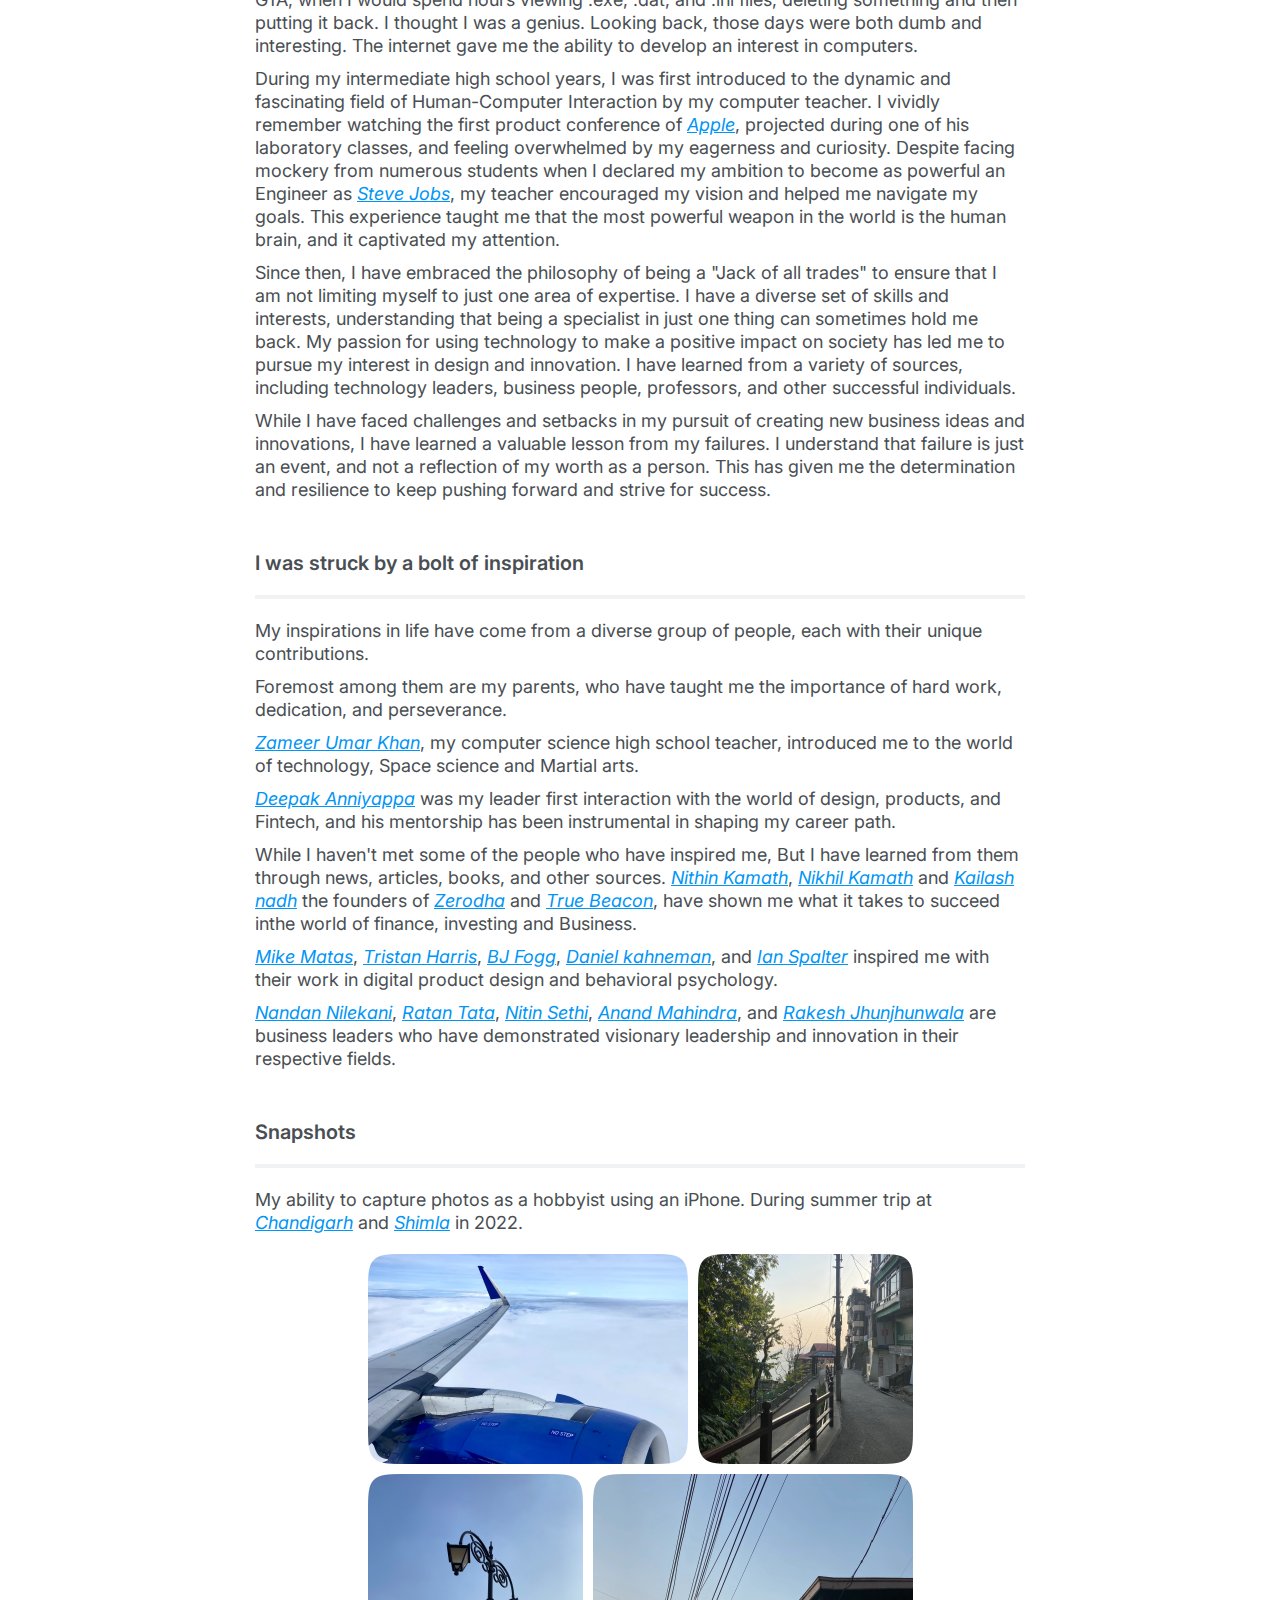
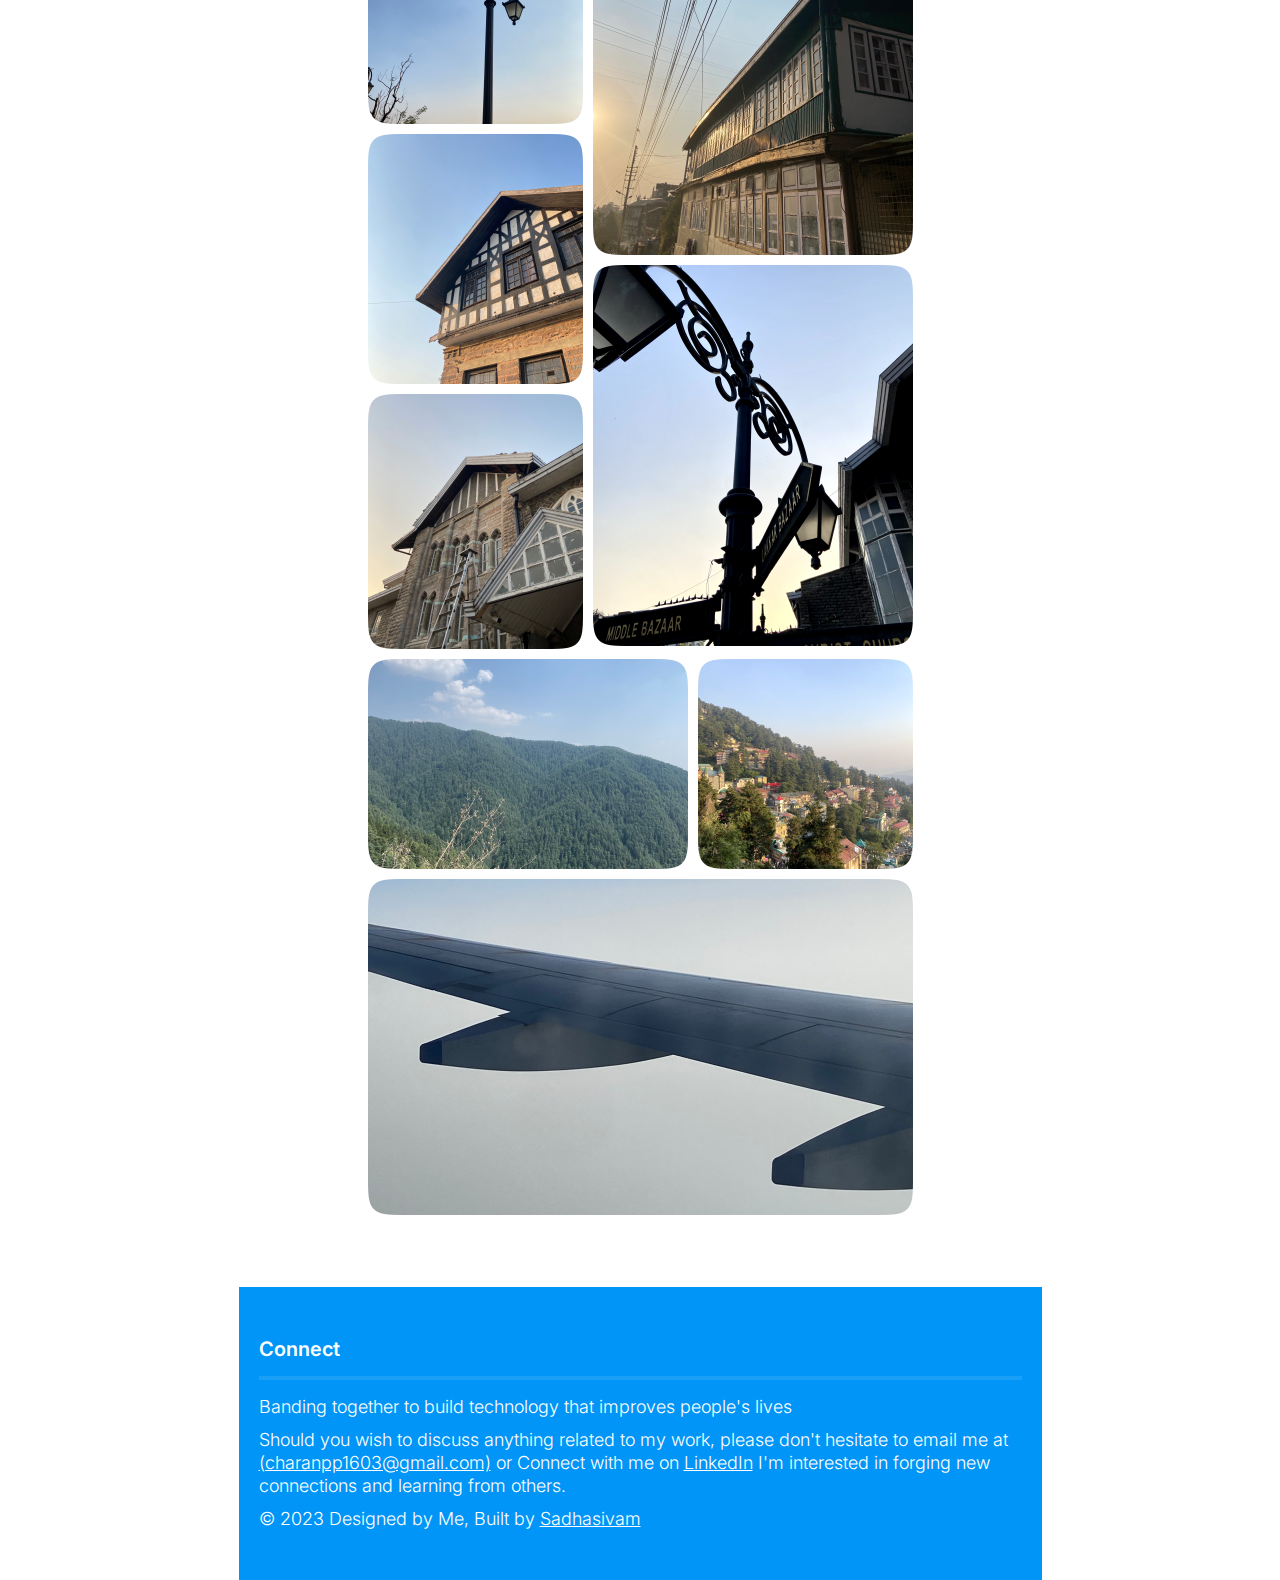
==== commit 20c880d1: "Updated on 4th line" ====
--- a/index.html
+++ b/index.html
@@ -33,7 +33,7 @@
             <p class="space-inside-paragraph">Nice to meet you! As a Digital Product Designer, Entrepreneur minded, and Student, I am passionate about studying the interactions between people and computer systems and designing inclusive solutions. With my specialization in human-computer interaction, accessibility, and design, I am able to create designs that are intuitive and effective. I am interested in exploring Persuasive technology, Fin-tech, BCI, and Entrepreneurship as potential avenues for innovation.</p>
             <p class="space-inside-paragraph">Currently, I am working at <a target="_blank" href="https://www.hdfcbank.com/" class="navigating-text">HDFC Bank</a> on Financial Inclusion and impact people's lives in millions. On the mission for Preparing to spearhead several upcoming releases that will democratize banking for millions of individuals.</p>
             <p class="space-inside-paragraph">B.E in Computer Science and Engineering at <a target="_blank" href="https://www.kct.ac.in/" class="navigating-text">Kumaraguru College of Technology.</a></p>
-            <p class="space-inside-paragraph">I worked for companies and Startups like <a target="_blank" href=" https://www.freecharge.in/" class="navigating-text">Freecharge</a>, <a target="_blank" href="#" class="navigating-text">Angel Startup on Capital markets.</a> </p>
+            <p class="space-inside-paragraph">Previously worked at <a target="_blank" href=" https://www.freecharge.in/" class="navigating-text">Freecharge</a>, <a target="_blank" href="#" class="navigating-text">Angel Startup on Capital markets.</a> </p>
             <p class="space-inside-paragraph">When I'm not working, I like to travel, play video games, design, being Idle, and cook.</p>
         </div>
 
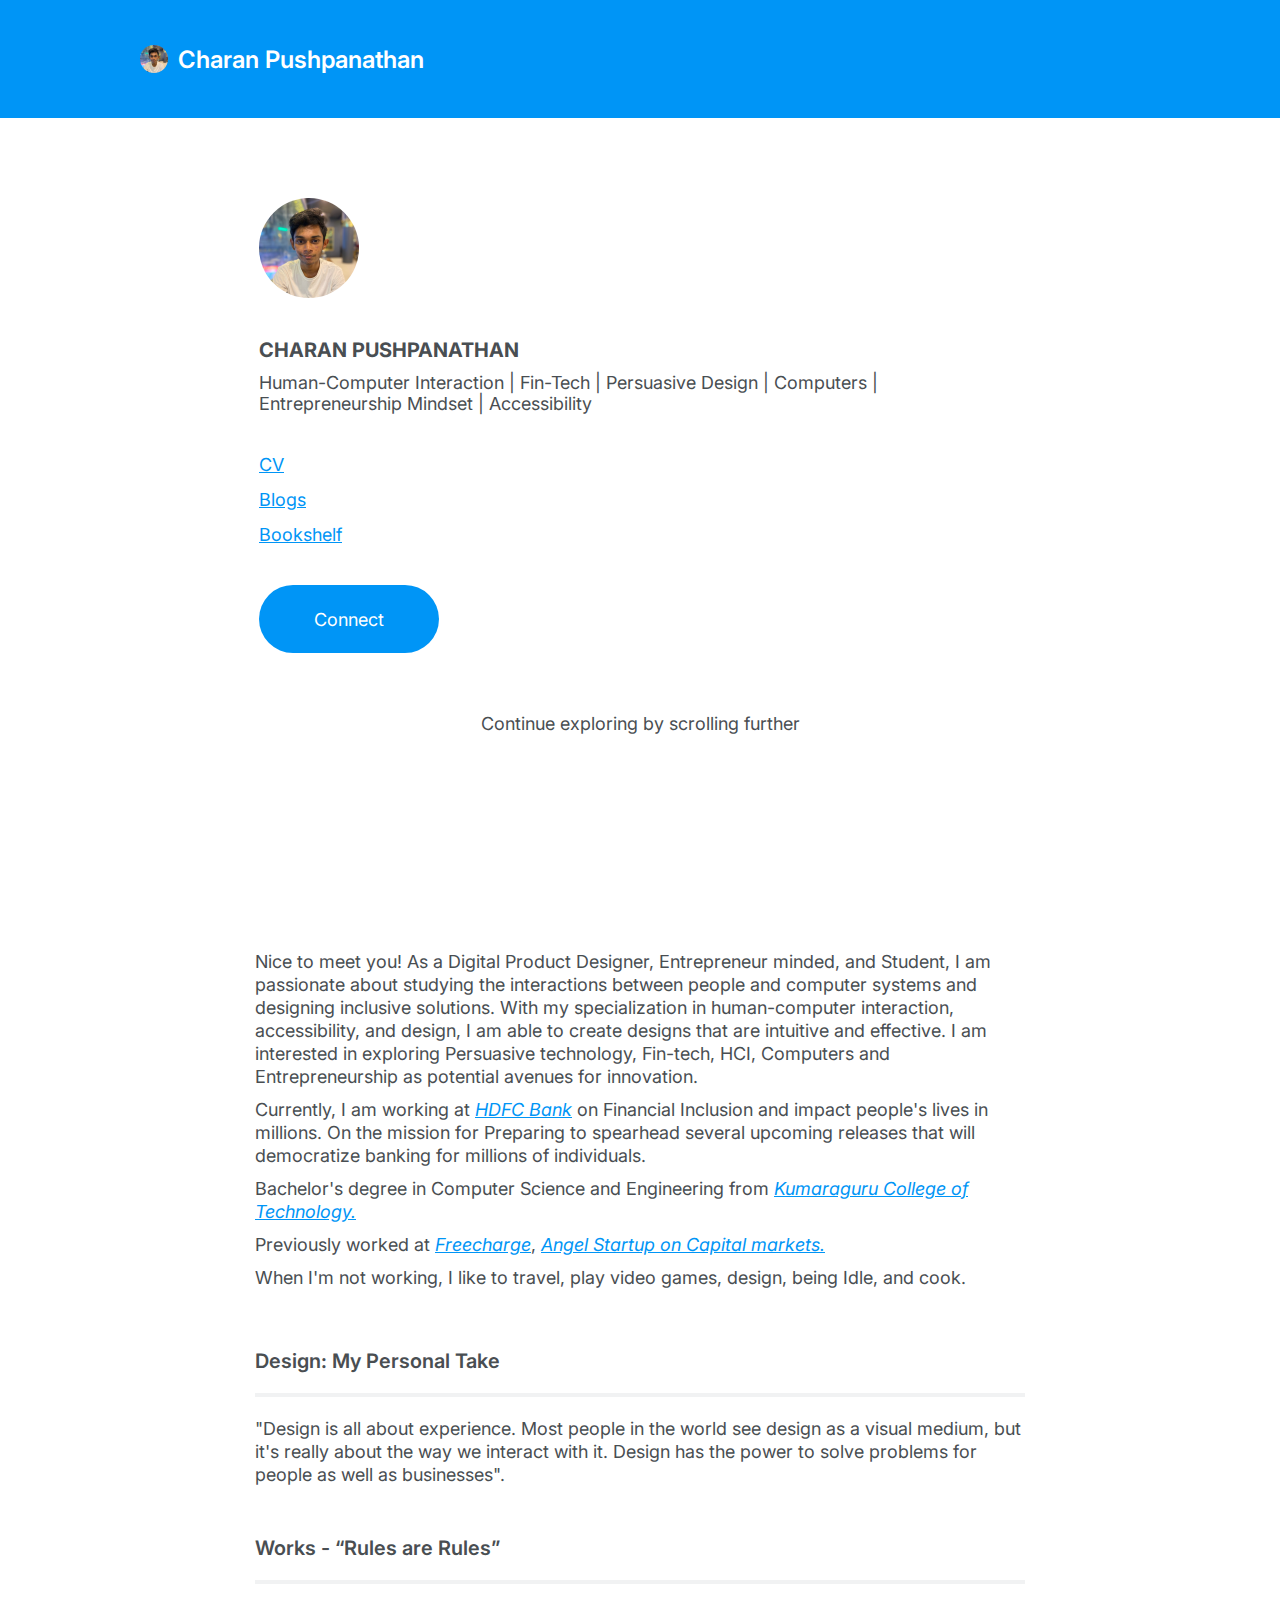
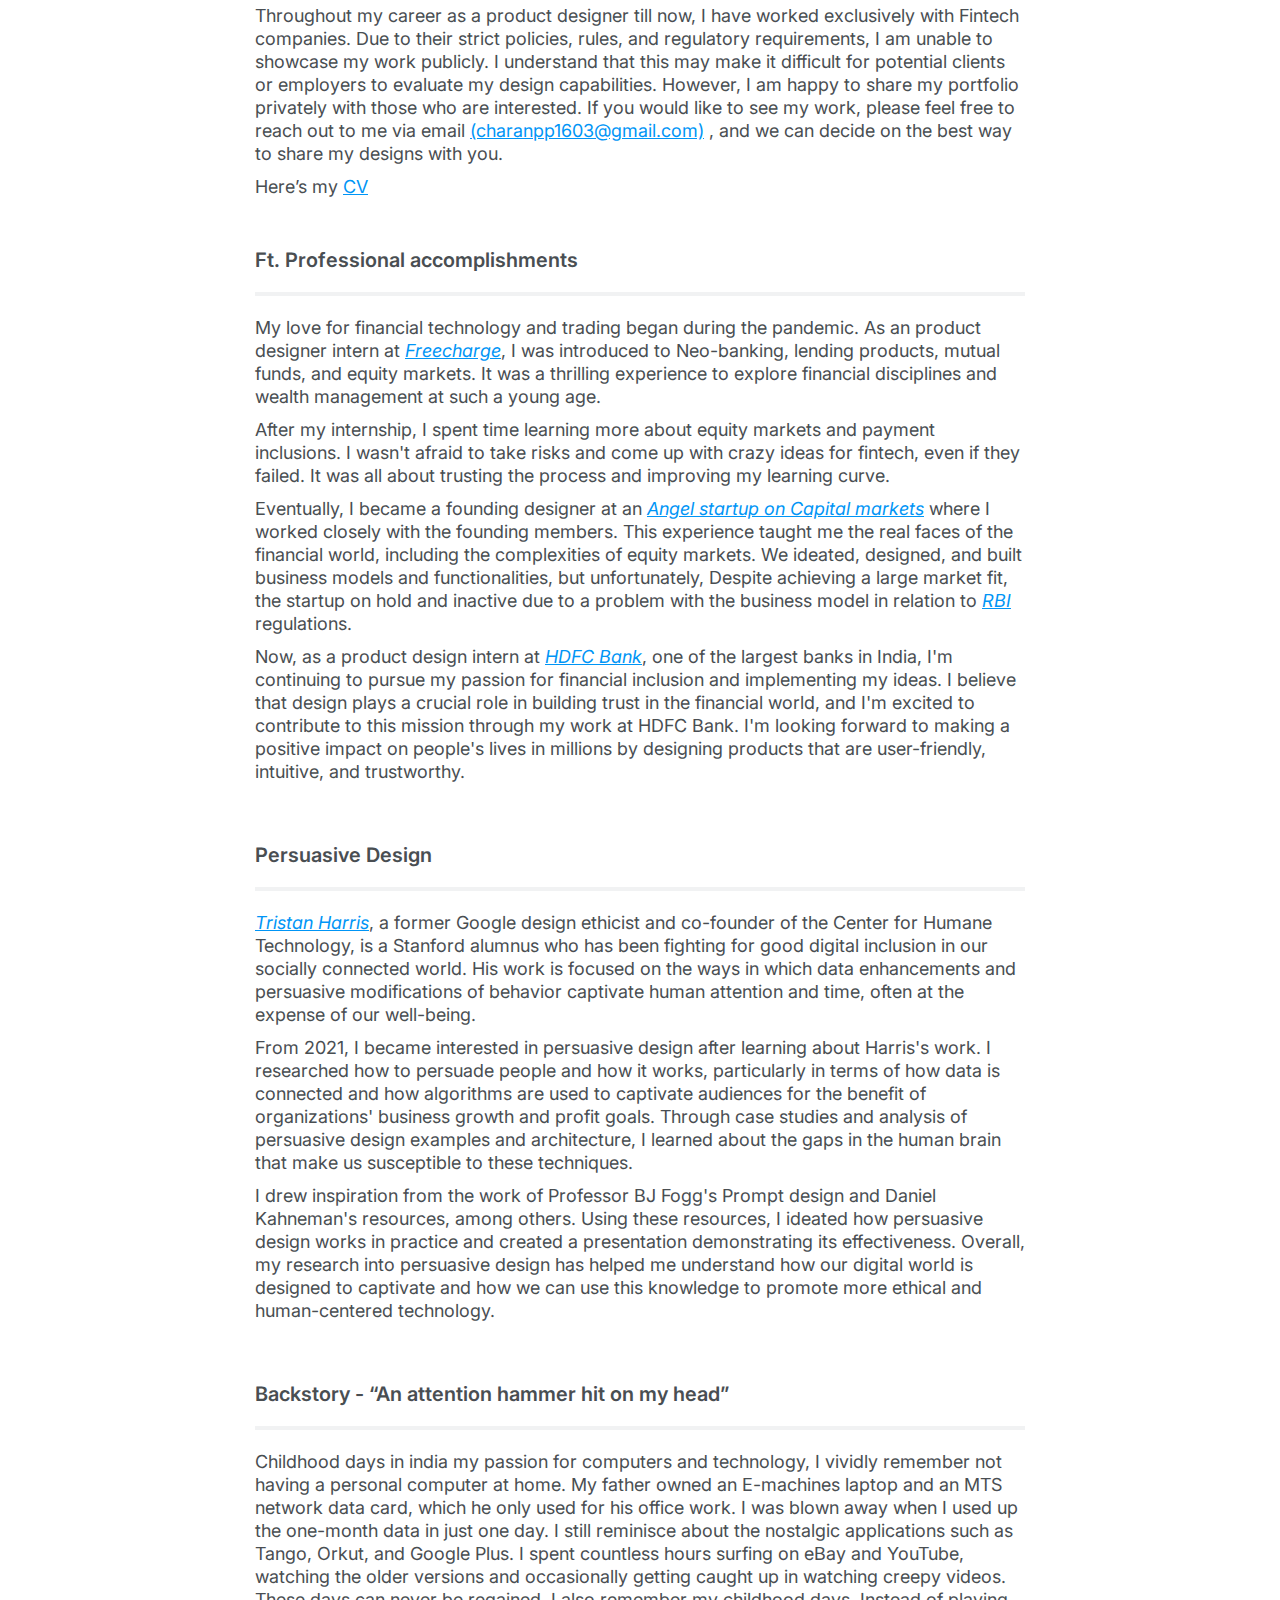
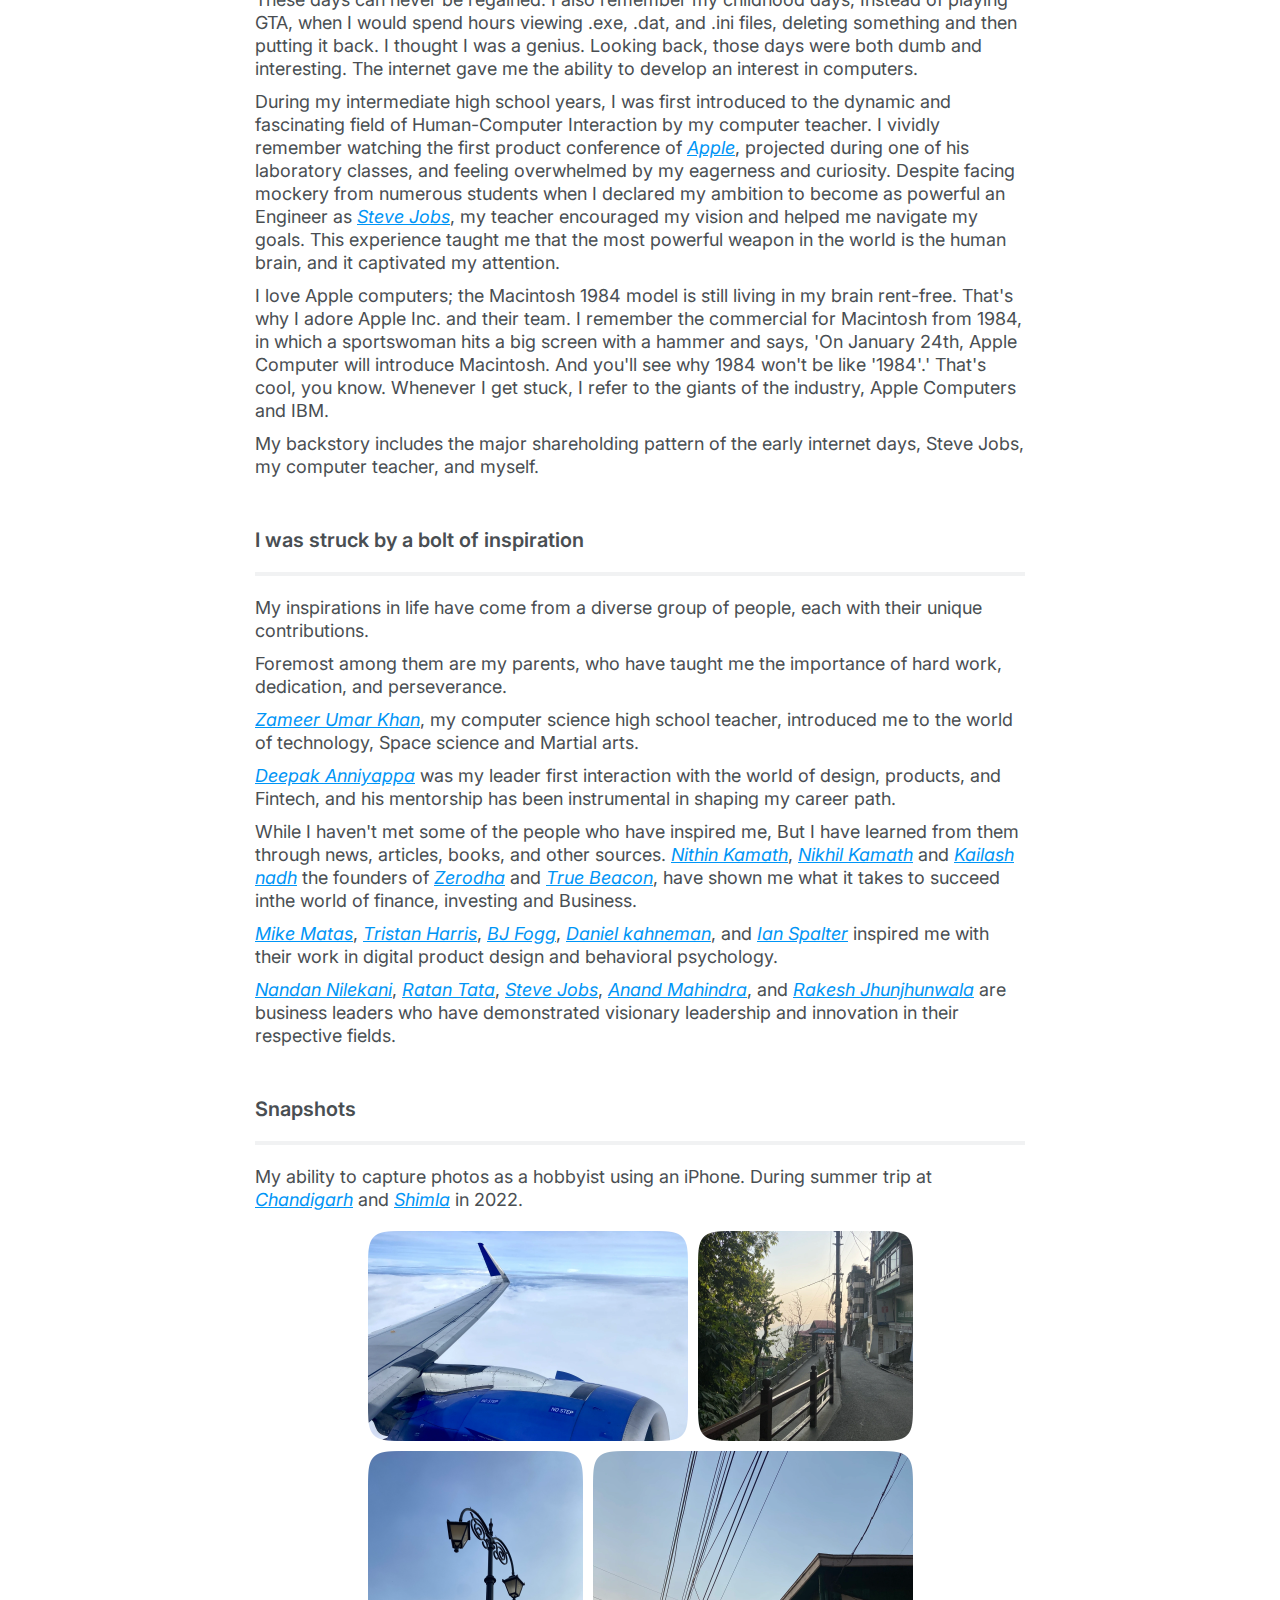
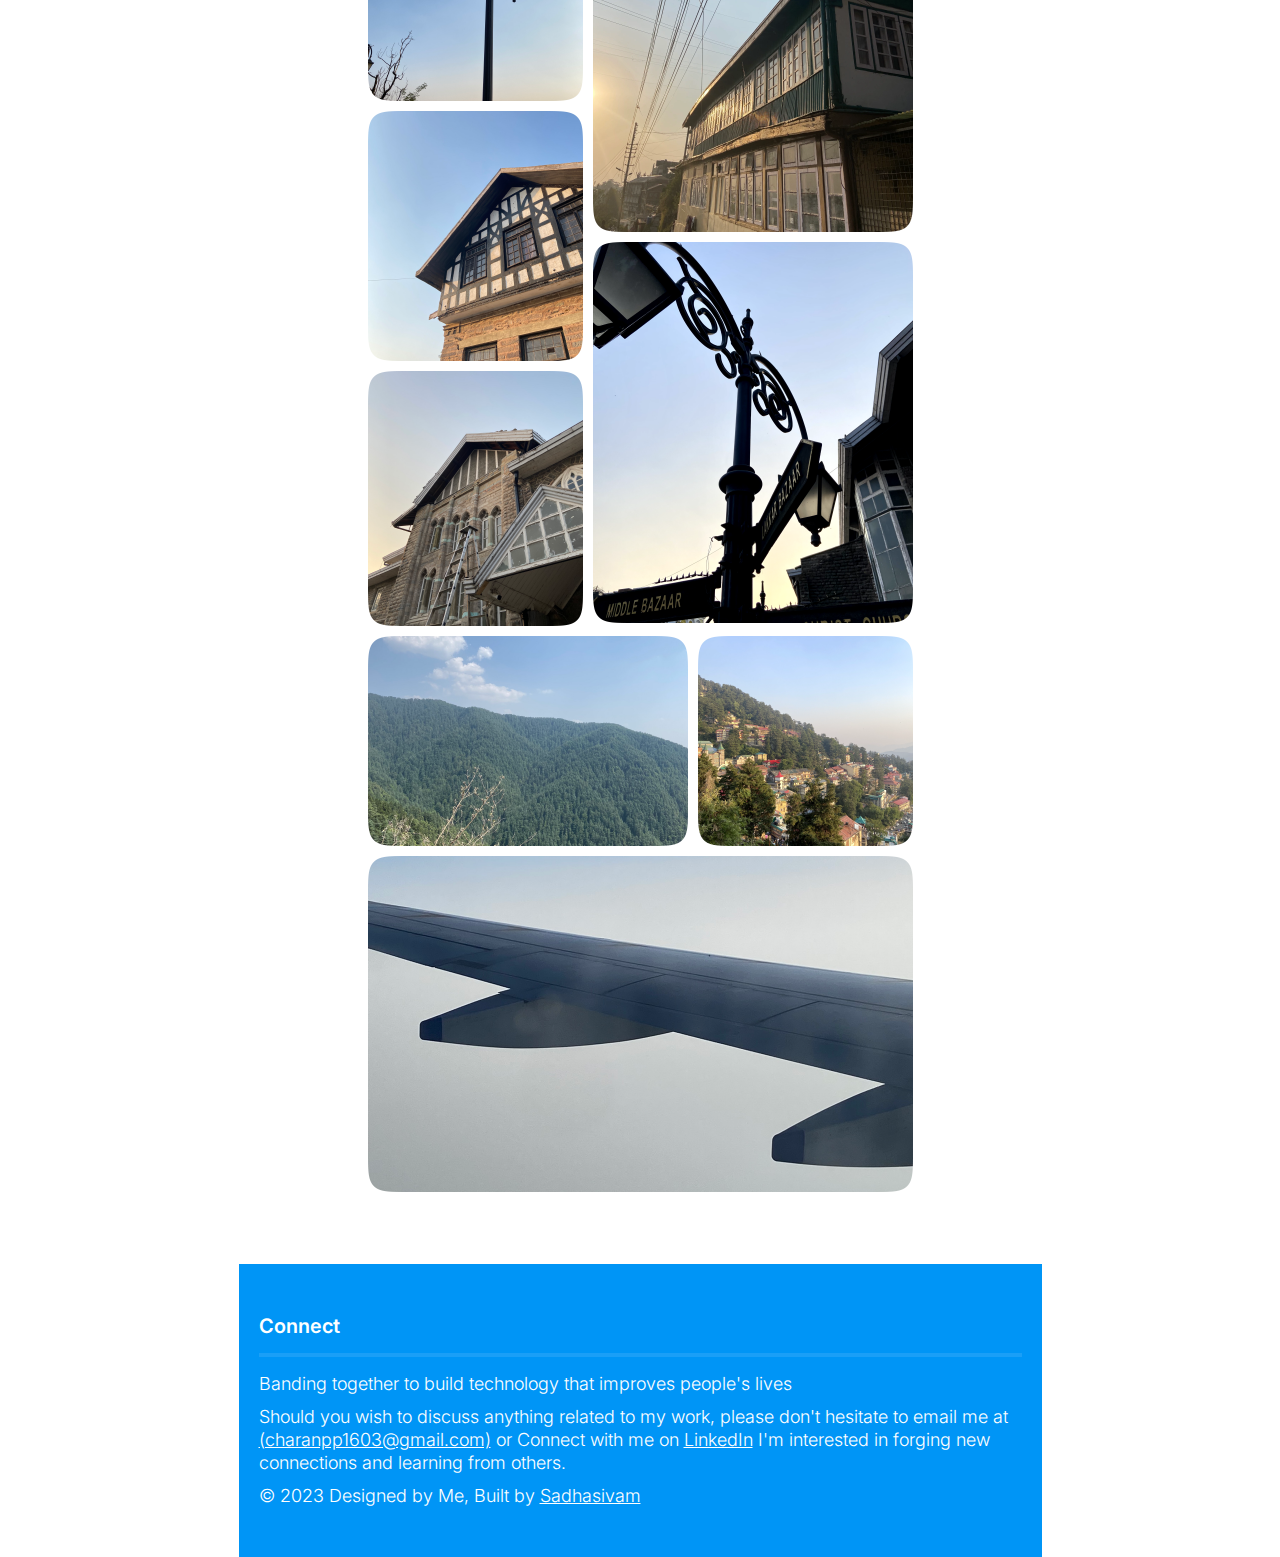
==== commit f7ef70df: "Some Updates" ====
--- a/index.html
+++ b/index.html
@@ -18,7 +18,7 @@
         <img src="./images/charan-main.png" alt="charan-main" id="charan-main">
         <div class="charan-roles">
             <p class="charan-pushpanathan-main">CHARAN PUSHPANATHAN</p>
-            <p id="roles">Human-Computer Interaction | Fin-Tech | Persuasive Design | Entrepreneurship Mindset | Accessibility</p>
+            <p id="roles">Human-Computer Interaction | Fin-Tech | Persuasive Design | Computers | Entrepreneurship Mindset | Accessibility</p>
         </div>
         <div class="nav">
             <a target="_blank" href="https://docs.google.com/document/d/1iEdAUdjMh-etThdJrTvfCN_rQi9O4sM0HGOLMf-OWlw/edit?usp=sharing" class="nav-links">CV</a>
@@ -30,9 +30,9 @@
     </div>
     <div class="section-2 about">
         <div class="about--1 about-area">
-            <p class="space-inside-paragraph">Nice to meet you! As a Digital Product Designer, Entrepreneur minded, and Student, I am passionate about studying the interactions between people and computer systems and designing inclusive solutions. With my specialization in human-computer interaction, accessibility, and design, I am able to create designs that are intuitive and effective. I am interested in exploring Persuasive technology, Fin-tech, BCI, and Entrepreneurship as potential avenues for innovation.</p>
+            <p class="space-inside-paragraph">Nice to meet you! As a Digital Product Designer, Entrepreneur minded, and Student, I am passionate about studying the interactions between people and computer systems and designing inclusive solutions. With my specialization in human-computer interaction, accessibility, and design, I am able to create designs that are intuitive and effective. I am interested in exploring Persuasive technology, Fin-tech, HCI, Computers and Entrepreneurship as potential avenues for innovation.</p>
             <p class="space-inside-paragraph">Currently, I am working at <a target="_blank" href="https://www.hdfcbank.com/" class="navigating-text">HDFC Bank</a> on Financial Inclusion and impact people's lives in millions. On the mission for Preparing to spearhead several upcoming releases that will democratize banking for millions of individuals.</p>
-            <p class="space-inside-paragraph">B.E in Computer Science and Engineering at <a target="_blank" href="https://www.kct.ac.in/" class="navigating-text">Kumaraguru College of Technology.</a></p>
+            <p class="space-inside-paragraph">Bachelor's degree in Computer Science and Engineering from <a target="_blank" href="https://www.kct.ac.in/" class="navigating-text">Kumaraguru College of Technology.</a></p>
             <p class="space-inside-paragraph">Previously worked at <a target="_blank" href=" https://www.freecharge.in/" class="navigating-text">Freecharge</a>, <a target="_blank" href="#" class="navigating-text">Angel Startup on Capital markets.</a> </p>
             <p class="space-inside-paragraph">When I'm not working, I like to travel, play video games, design, being Idle, and cook.</p>
         </div>
@@ -86,10 +86,10 @@
                 During my intermediate high school years, I was first introduced to the dynamic and fascinating field of Human-Computer Interaction by my computer teacher. I vividly remember watching the first product conference of <a target="_blank" href="https://g.co/kgs/HckUzZ " class="navigating-text">Apple</a>, projected during one of his laboratory classes, and feeling overwhelmed by my eagerness and curiosity. Despite facing mockery from numerous students when I declared my ambition to become as powerful an Engineer as <a target="_blank" href="https://www.google.com/search?q=steve+jobs&hl=en-IN&sxsrf=AJOqlzWpY7ByfWXqFYiymR1vbRtWvW6Smw%3A1679422856991&ei=iPUZZNuKPJG6seMPhL-IsAQ&gs_ssp=eJzj4tDP1TcwqzQuMmD04iouSS1LVcjKTyoGAEhbBtw&oq=ste&gs_lcp=[base64]&sclient=gws-wiz-serp" class="navigating-text">Steve Jobs</a>, my teacher encouraged my vision and helped me navigate my goals. This experience taught me that the most powerful weapon in the world is the human brain, and it captivated my attention.
             </p>
             <p class="space-inside-paragraph">
-                Since then, I have embraced the philosophy of being a "Jack of all trades" to ensure that I am not limiting myself to just one area of expertise. I have a diverse set of skills and interests, understanding that being a specialist in just one thing can sometimes hold me back. My passion for using technology to make a positive impact on society has led me to pursue my interest in design and innovation. I have learned from a variety of sources, including technology leaders, business people, professors, and other successful individuals.</p>
+                I love Apple computers; the Macintosh 1984 model is still living in my brain rent-free. That's why I adore Apple Inc. and their team. I remember the commercial for Macintosh from 1984, in which a sportswoman hits a big screen with a hammer and says, 'On January 24th, Apple Computer will introduce Macintosh. And you'll see why 1984 won't be like '1984'.' That's cool, you know. Whenever I get stuck, I refer to the giants of the industry, Apple Computers and IBM.
             </p>
             <p>
-                While I have faced challenges and setbacks in my pursuit of creating new business ideas and innovations, I have learned a valuable lesson from my failures. I understand that failure is just an event, and not a reflection of my worth as a person. This has given me the determination and resilience to keep pushing forward and strive for success.
+                My backstory includes the major shareholding pattern of the early internet days, Steve Jobs, my computer teacher, and myself.
             </p>
         </div>
 
@@ -116,7 +116,7 @@
                 <a target="_blank" href="http://mikematas.com/#!about" class="navigating-text">Mike Matas</a>, <a target="_blank" href="https://www.linkedin.com/in/tristanharris/" class="navigating-text">Tristan Harris</a>, <a target="_blank" href="https://www.bjfogg.com/" class="navigating-text">BJ Fogg</a>, <a target="_blank" href="https://www.google.com/search?gs_ssp=eJzj4tTP1TcwNDO0yDNg9OJPSczLTM1RyE7MyEvNTcwDAG63CKc&q=daniel+kahneman&rlz=1C5CHFA_enIN913IN913&oq=daniel&aqs=chrome.2.69i65j69i57j46i39j46i131i433j46i131i433i512j0i433i512j46i131i433i512j46i433i512.1976j0j4&sourceid=chrome&ie=UTF-8" class="navigating-text">Daniel kahneman</a>, and <a target="_blank" href="https://www.linkedin.com/in/ianspalter/" class="navigating-text">Ian Spalter</a> inspired me with their work in digital product design and behavioral psychology.
             </p>
             <p>
-                <a target="_blank" href="https://www.infosys.com/about/management-profiles/nandan-nilekani.html" class="navigating-text">Nandan Nilekani</a>, <a target="_blank" href="https://www.tata.com/about-us/tata-group-our-heritage/tata-titans/ratan-naval-tata" class="navigating-text">Ratan Tata</a>, <a target="_blank" href="https://www.linkedin.com/in/connect2nitin/" class="navigating-text">Nitin Sethi</a>, <a target="_blank" href="https://www.techmahindra.com/en-in/anand-mahindra/" class="navigating-text">Anand Mahindra</a>, and <a target="_blank" href="https://www.google.com/search?q=rakesh+jhunwala&rlz=1C5CHFA_enIN913IN913&oq=rakesh+jhunwala&aqs=chrome..69i57.5142j0j1&sourceid=chrome&ie=UTF-8" class="navigating-text">Rakesh Jhunjhunwala</a> are business leaders who have demonstrated
+                <a target="_blank" href="https://www.infosys.com/about/management-profiles/nandan-nilekani.html" class="navigating-text">Nandan Nilekani</a>, <a target="_blank" href="https://www.tata.com/about-us/tata-group-our-heritage/tata-titans/ratan-naval-tata" class="navigating-text">Ratan Tata</a>, <a target="_blank" href="https://www.apple.com/in/stevejobs/" class="navigating-text">Steve Jobs</a>, <a target="_blank" href="https://www.techmahindra.com/en-in/anand-mahindra/" class="navigating-text">Anand Mahindra</a>, and <a target="_blank" href="https://www.google.com/search?q=rakesh+jhunwala&rlz=1C5CHFA_enIN913IN913&oq=rakesh+jhunwala&aqs=chrome..69i57.5142j0j1&sourceid=chrome&ie=UTF-8" class="navigating-text">Rakesh Jhunjhunwala</a> are business leaders who have demonstrated
                 visionary leadership and innovation in their respective fields.</p>
         </div>
     </div>
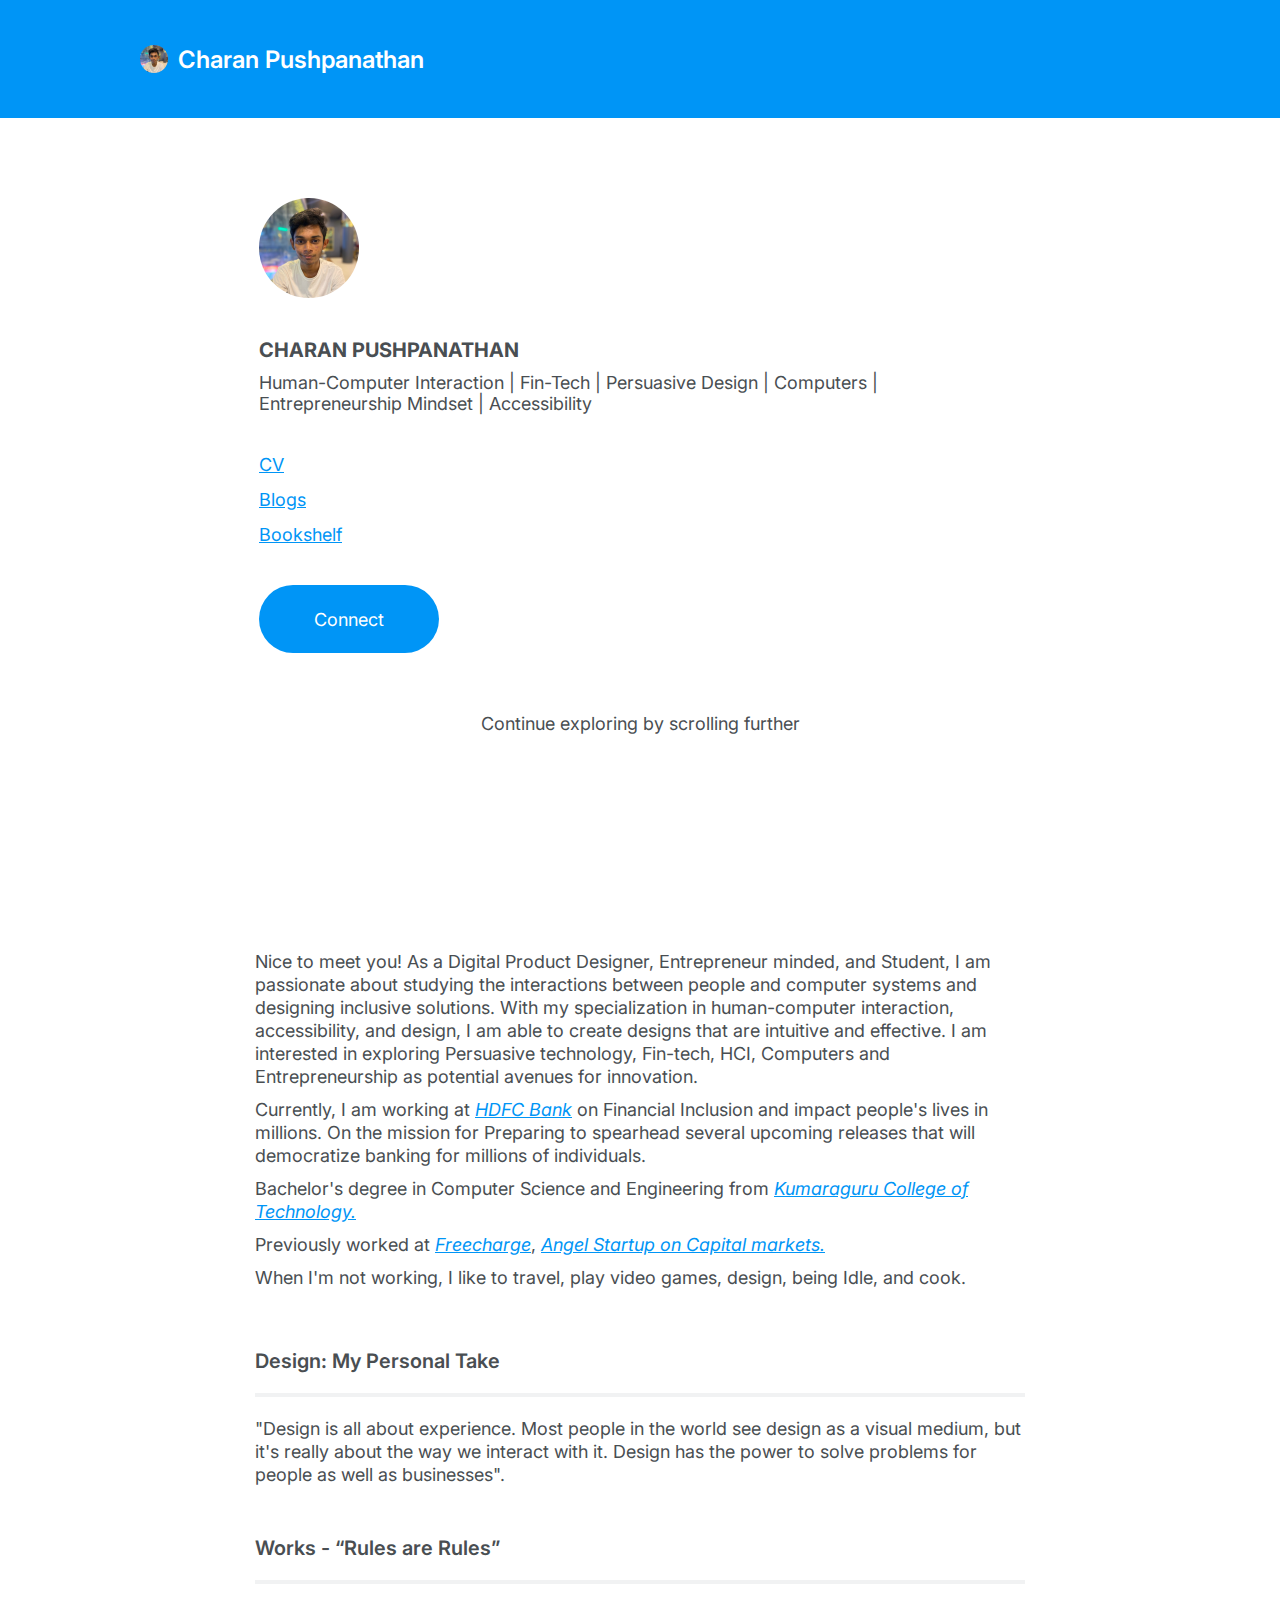
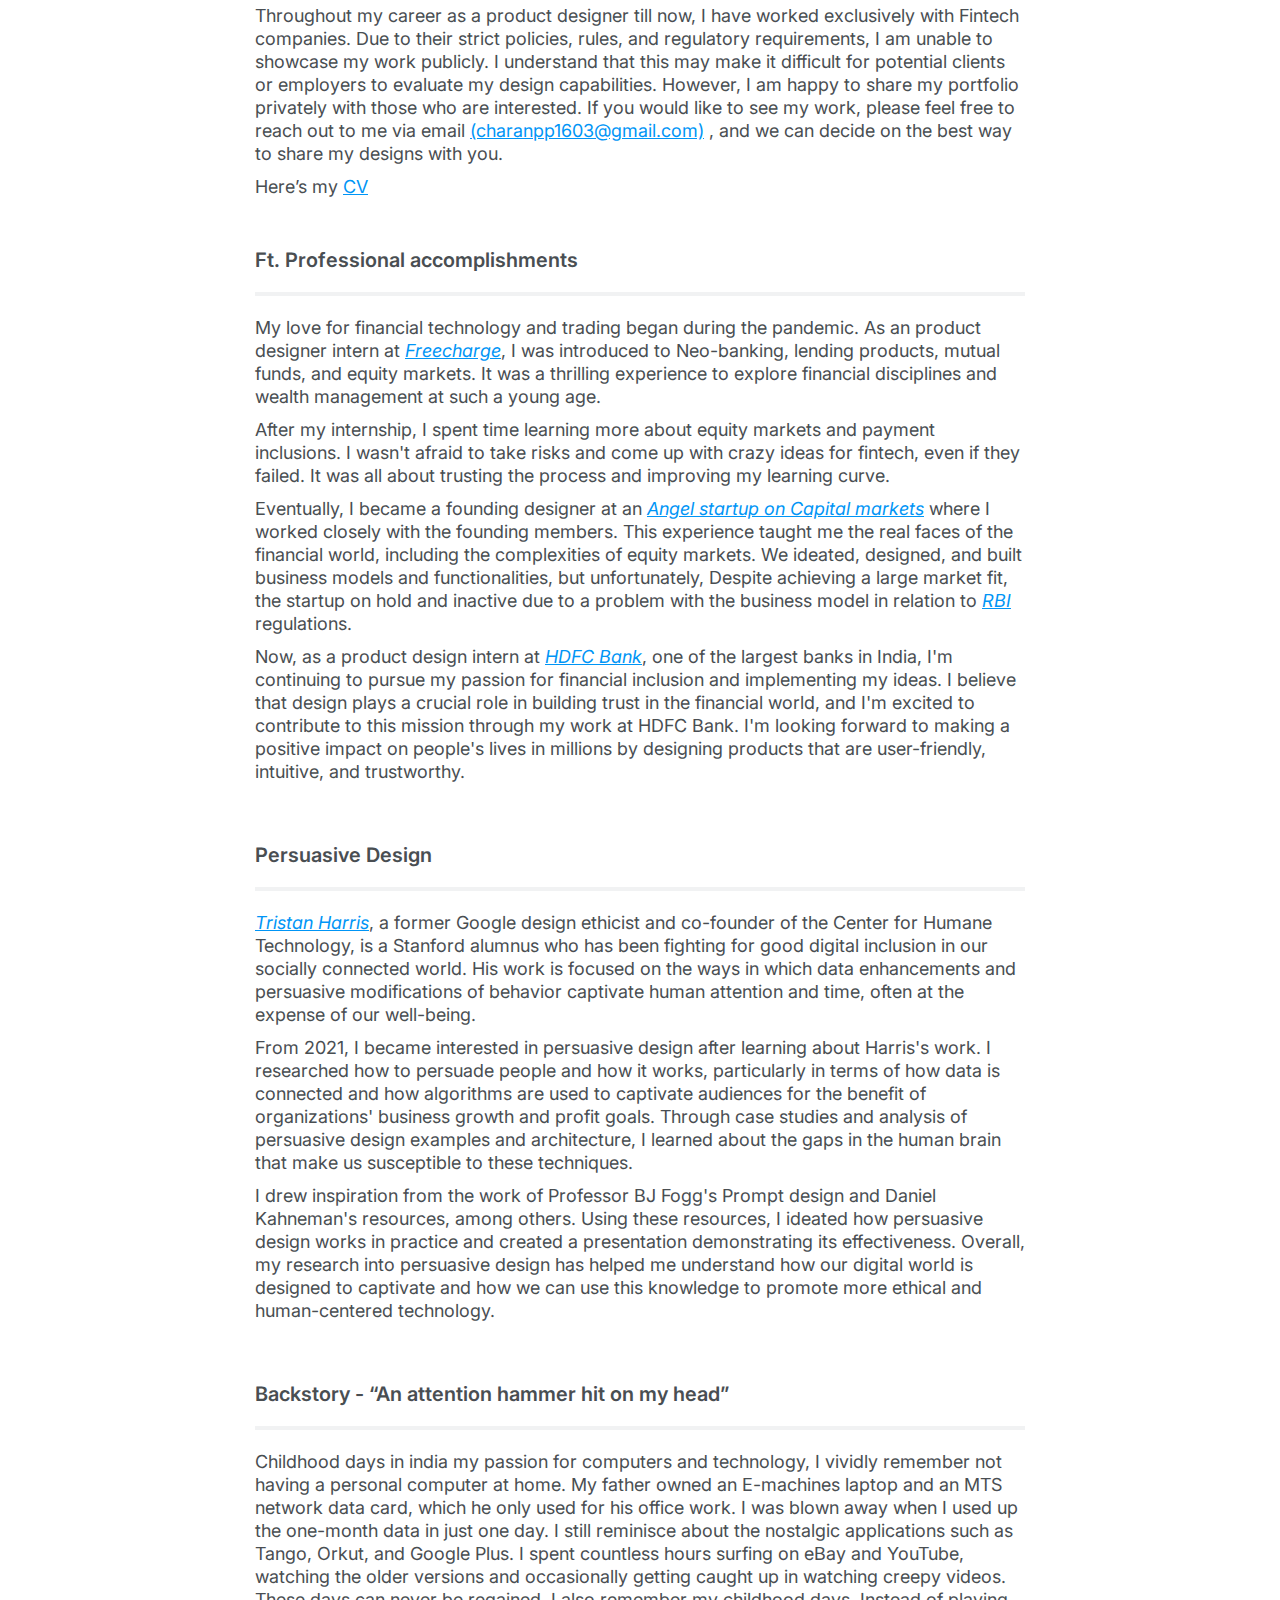
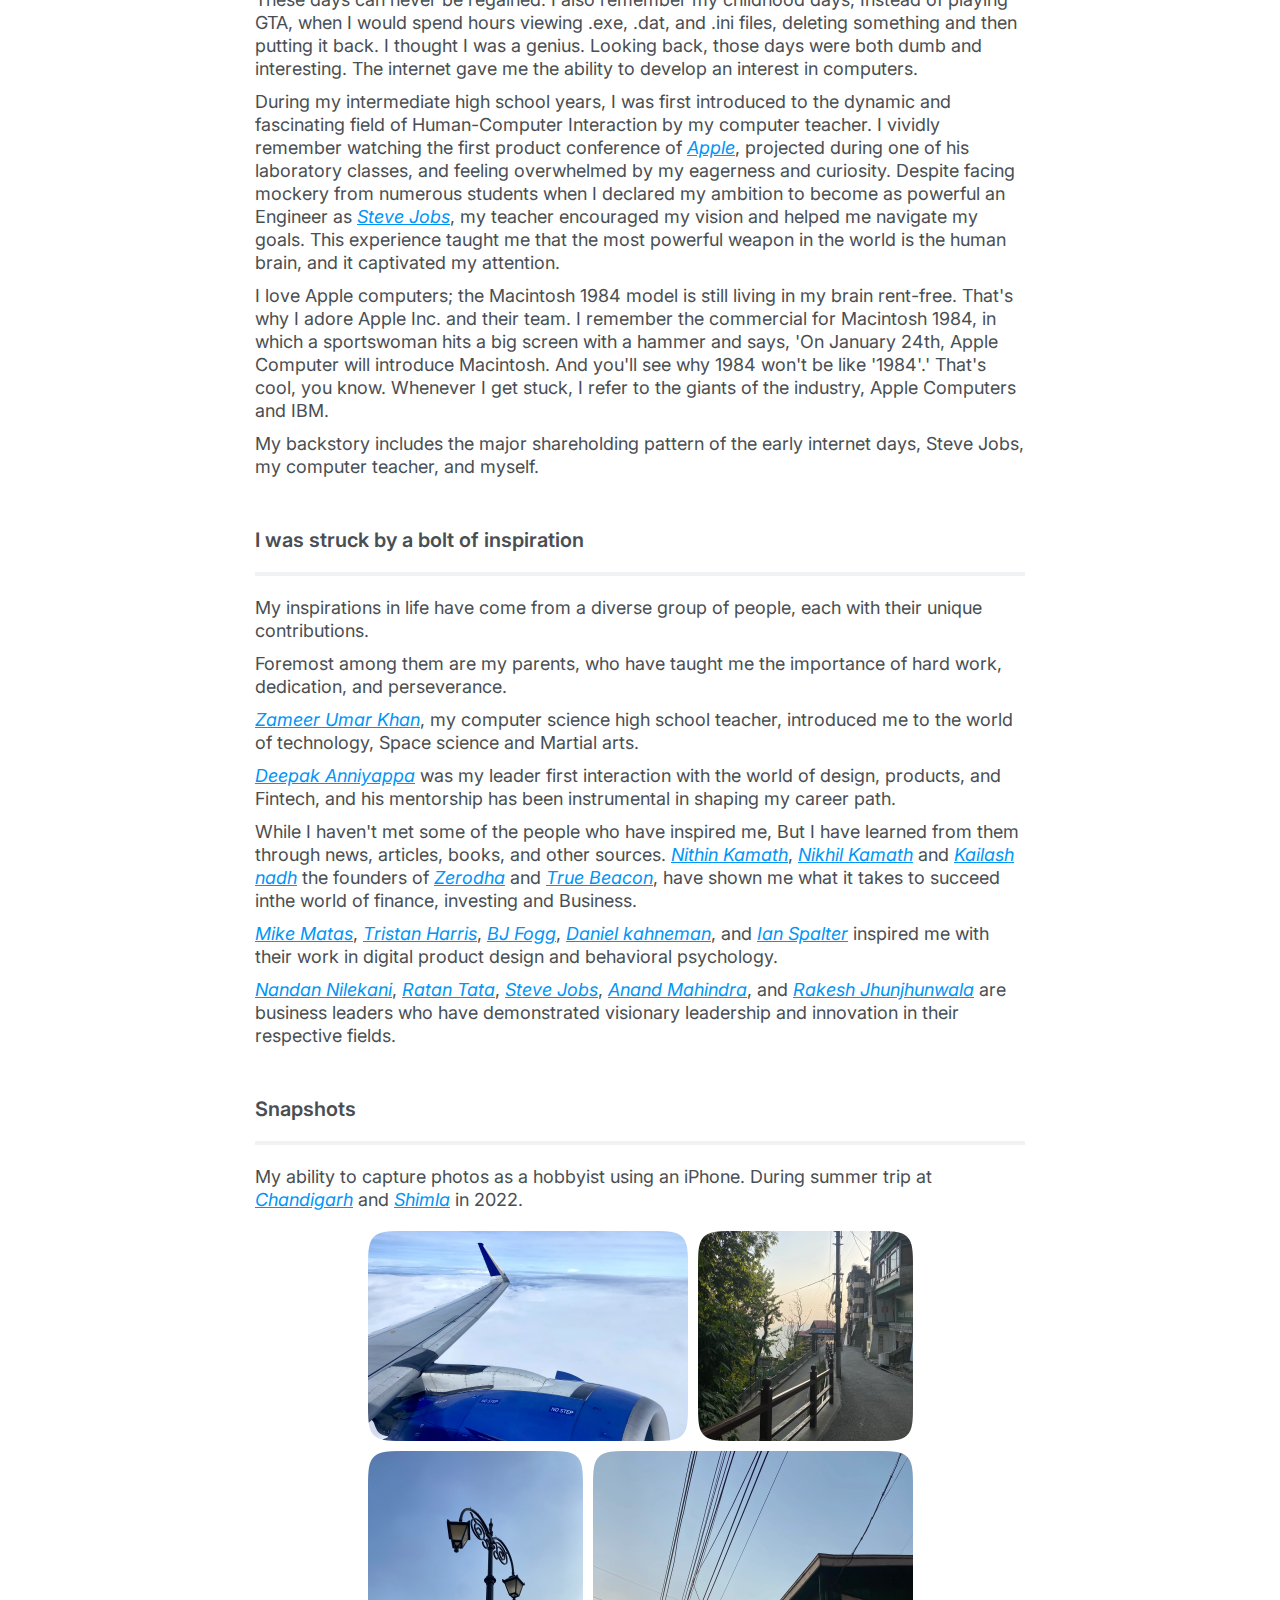
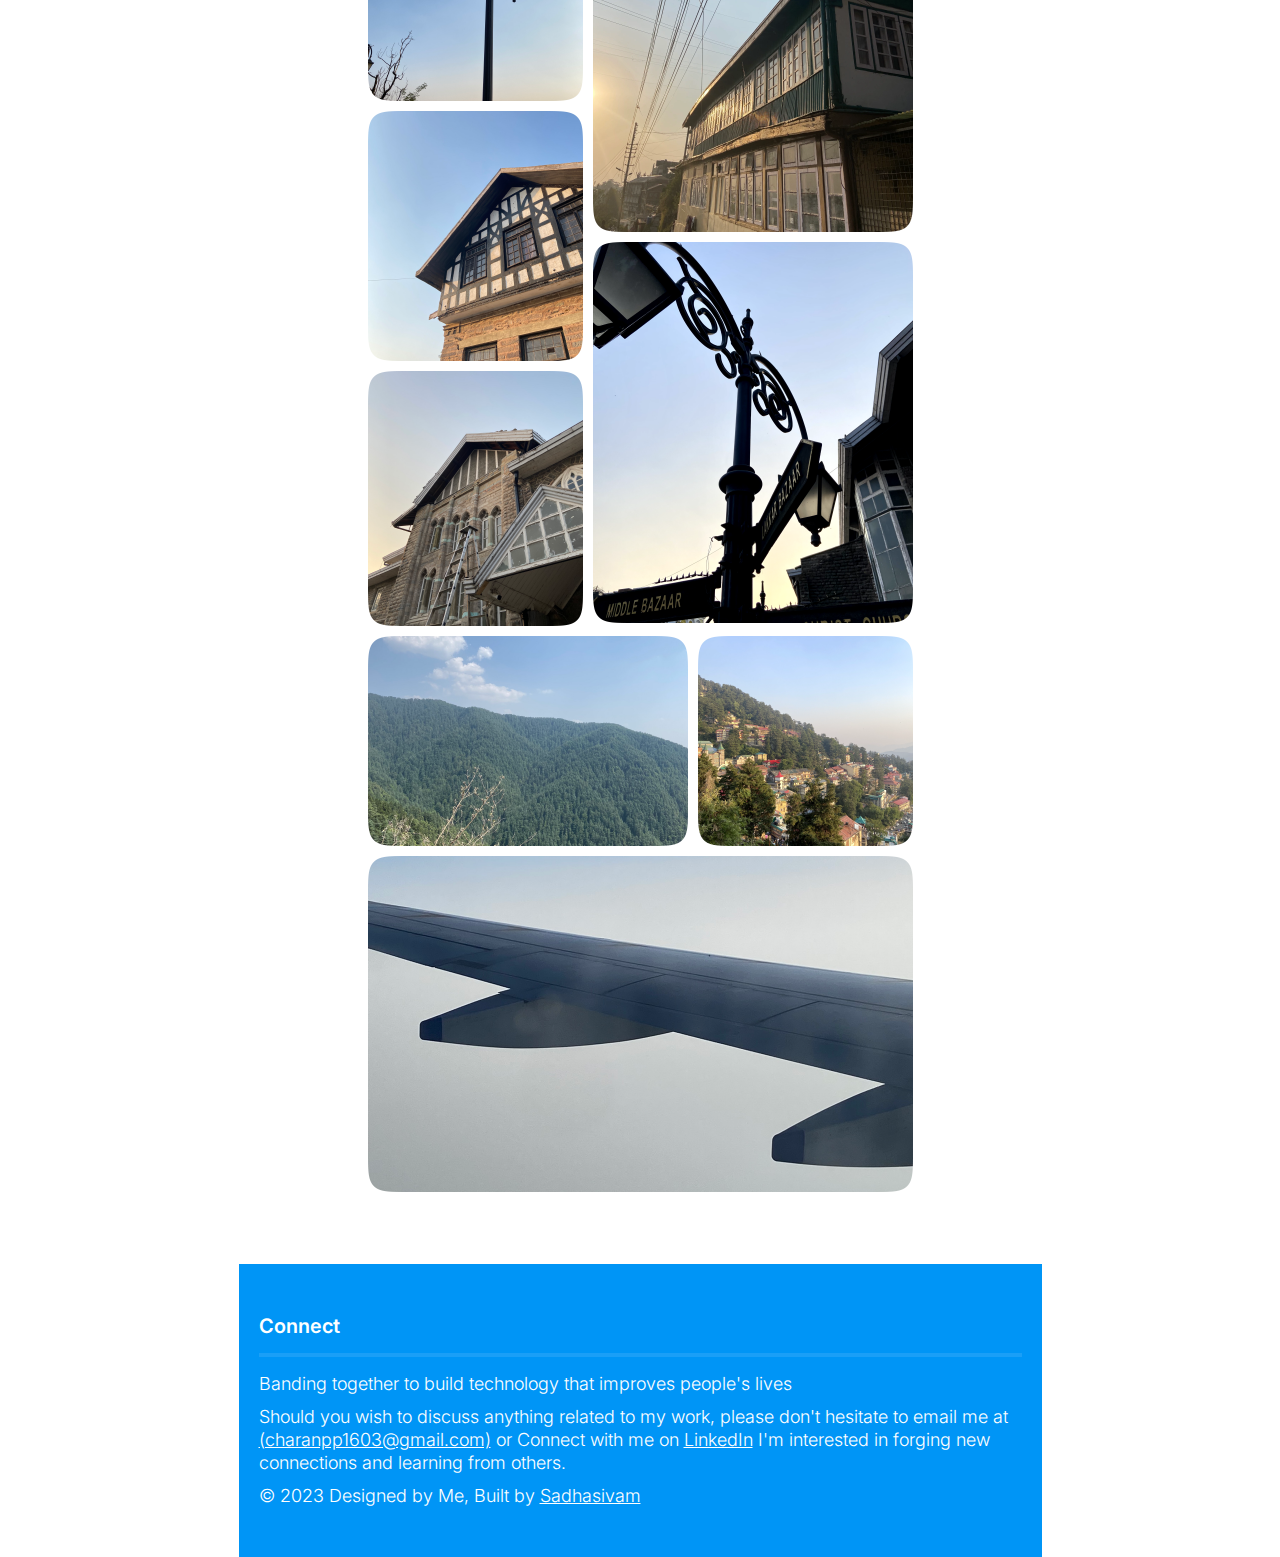
==== commit ee7af13c: "Updates" ====
--- a/index.html
+++ b/index.html
@@ -86,7 +86,7 @@
                 During my intermediate high school years, I was first introduced to the dynamic and fascinating field of Human-Computer Interaction by my computer teacher. I vividly remember watching the first product conference of <a target="_blank" href="https://g.co/kgs/HckUzZ " class="navigating-text">Apple</a>, projected during one of his laboratory classes, and feeling overwhelmed by my eagerness and curiosity. Despite facing mockery from numerous students when I declared my ambition to become as powerful an Engineer as <a target="_blank" href="https://www.google.com/search?q=steve+jobs&hl=en-IN&sxsrf=AJOqlzWpY7ByfWXqFYiymR1vbRtWvW6Smw%3A1679422856991&ei=iPUZZNuKPJG6seMPhL-IsAQ&gs_ssp=eJzj4tDP1TcwqzQuMmD04iouSS1LVcjKTyoGAEhbBtw&oq=ste&gs_lcp=[base64]&sclient=gws-wiz-serp" class="navigating-text">Steve Jobs</a>, my teacher encouraged my vision and helped me navigate my goals. This experience taught me that the most powerful weapon in the world is the human brain, and it captivated my attention.
             </p>
             <p class="space-inside-paragraph">
-                I love Apple computers; the Macintosh 1984 model is still living in my brain rent-free. That's why I adore Apple Inc. and their team. I remember the commercial for Macintosh from 1984, in which a sportswoman hits a big screen with a hammer and says, 'On January 24th, Apple Computer will introduce Macintosh. And you'll see why 1984 won't be like '1984'.' That's cool, you know. Whenever I get stuck, I refer to the giants of the industry, Apple Computers and IBM.
+                I love Apple computers; the Macintosh 1984 model is still living in my brain rent-free. That's why I adore Apple Inc. and their team. I remember the commercial for Macintosh 1984, in which a sportswoman hits a big screen with a hammer and says, 'On January 24th, Apple Computer will introduce Macintosh. And you'll see why 1984 won't be like '1984'.' That's cool, you know. Whenever I get stuck, I refer to the giants of the industry, Apple Computers and IBM.
             </p>
             <p>
                 My backstory includes the major shareholding pattern of the early internet days, Steve Jobs, my computer teacher, and myself.
